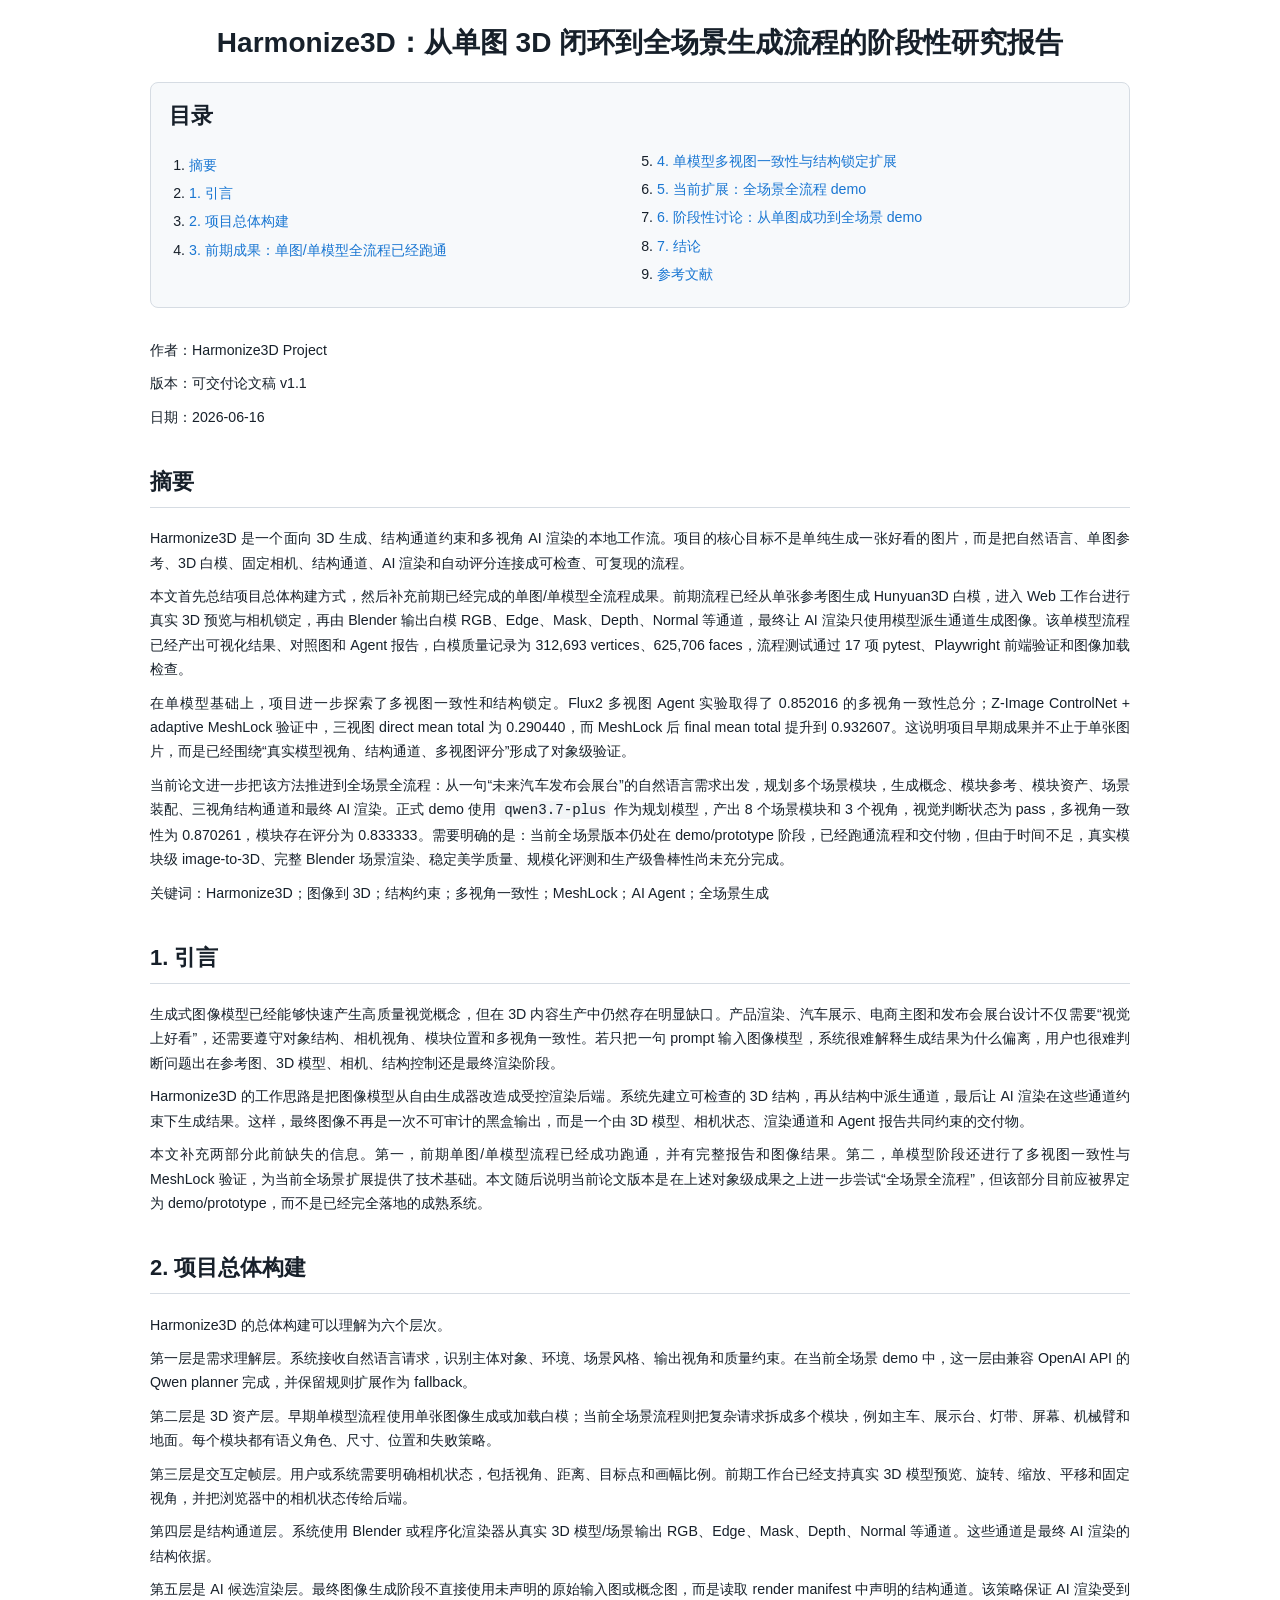
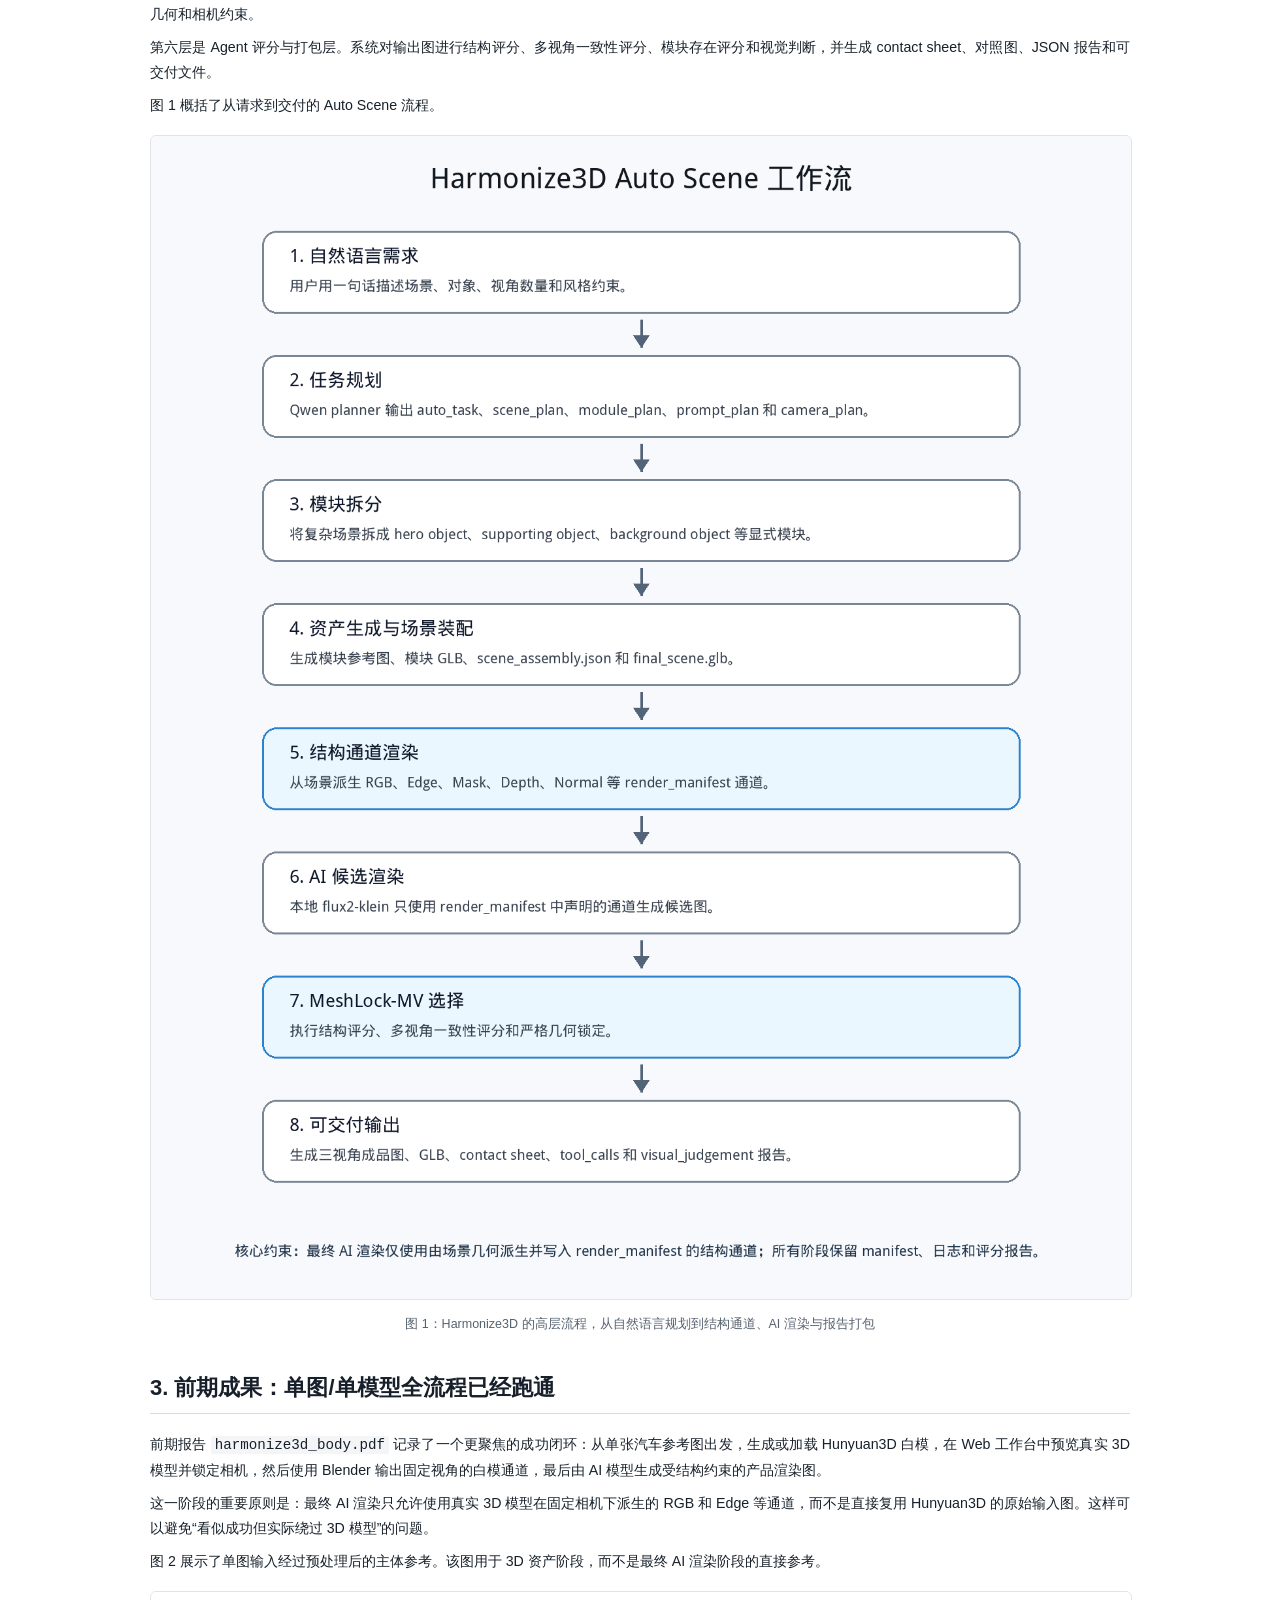
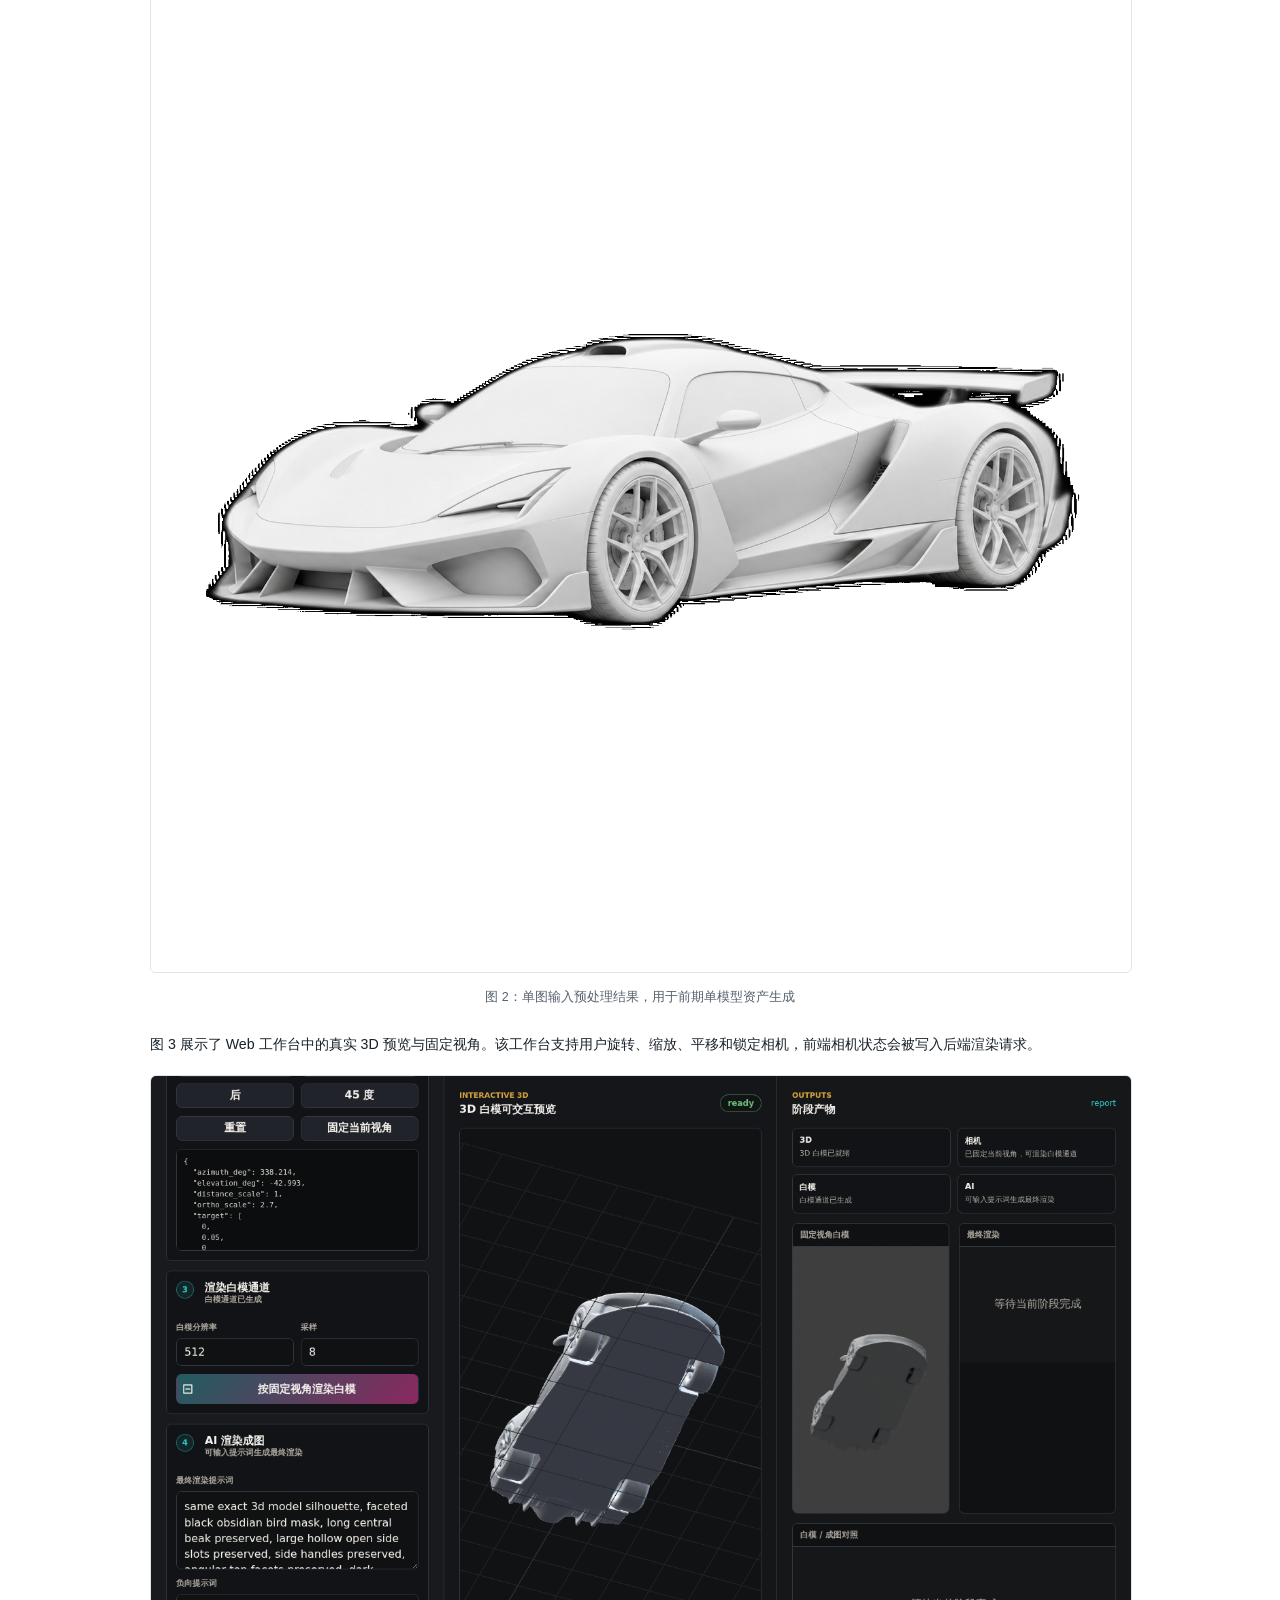
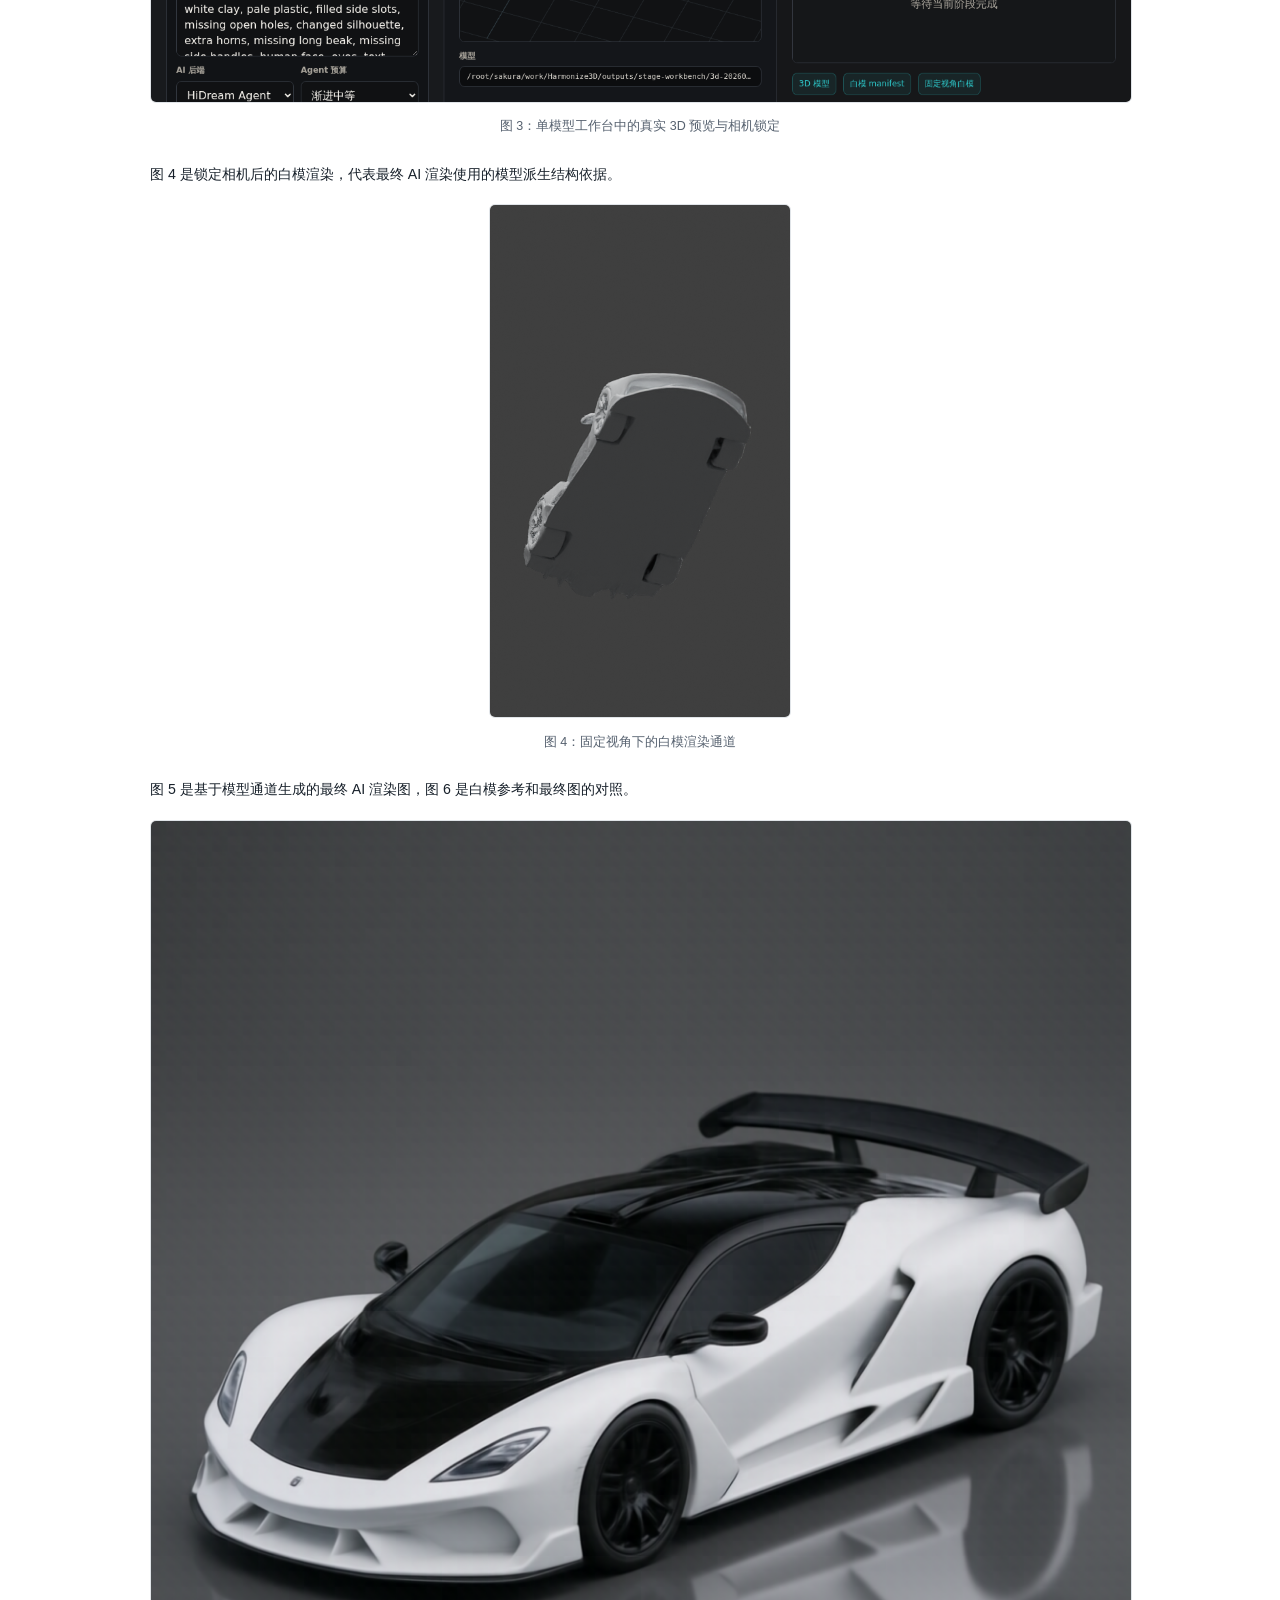
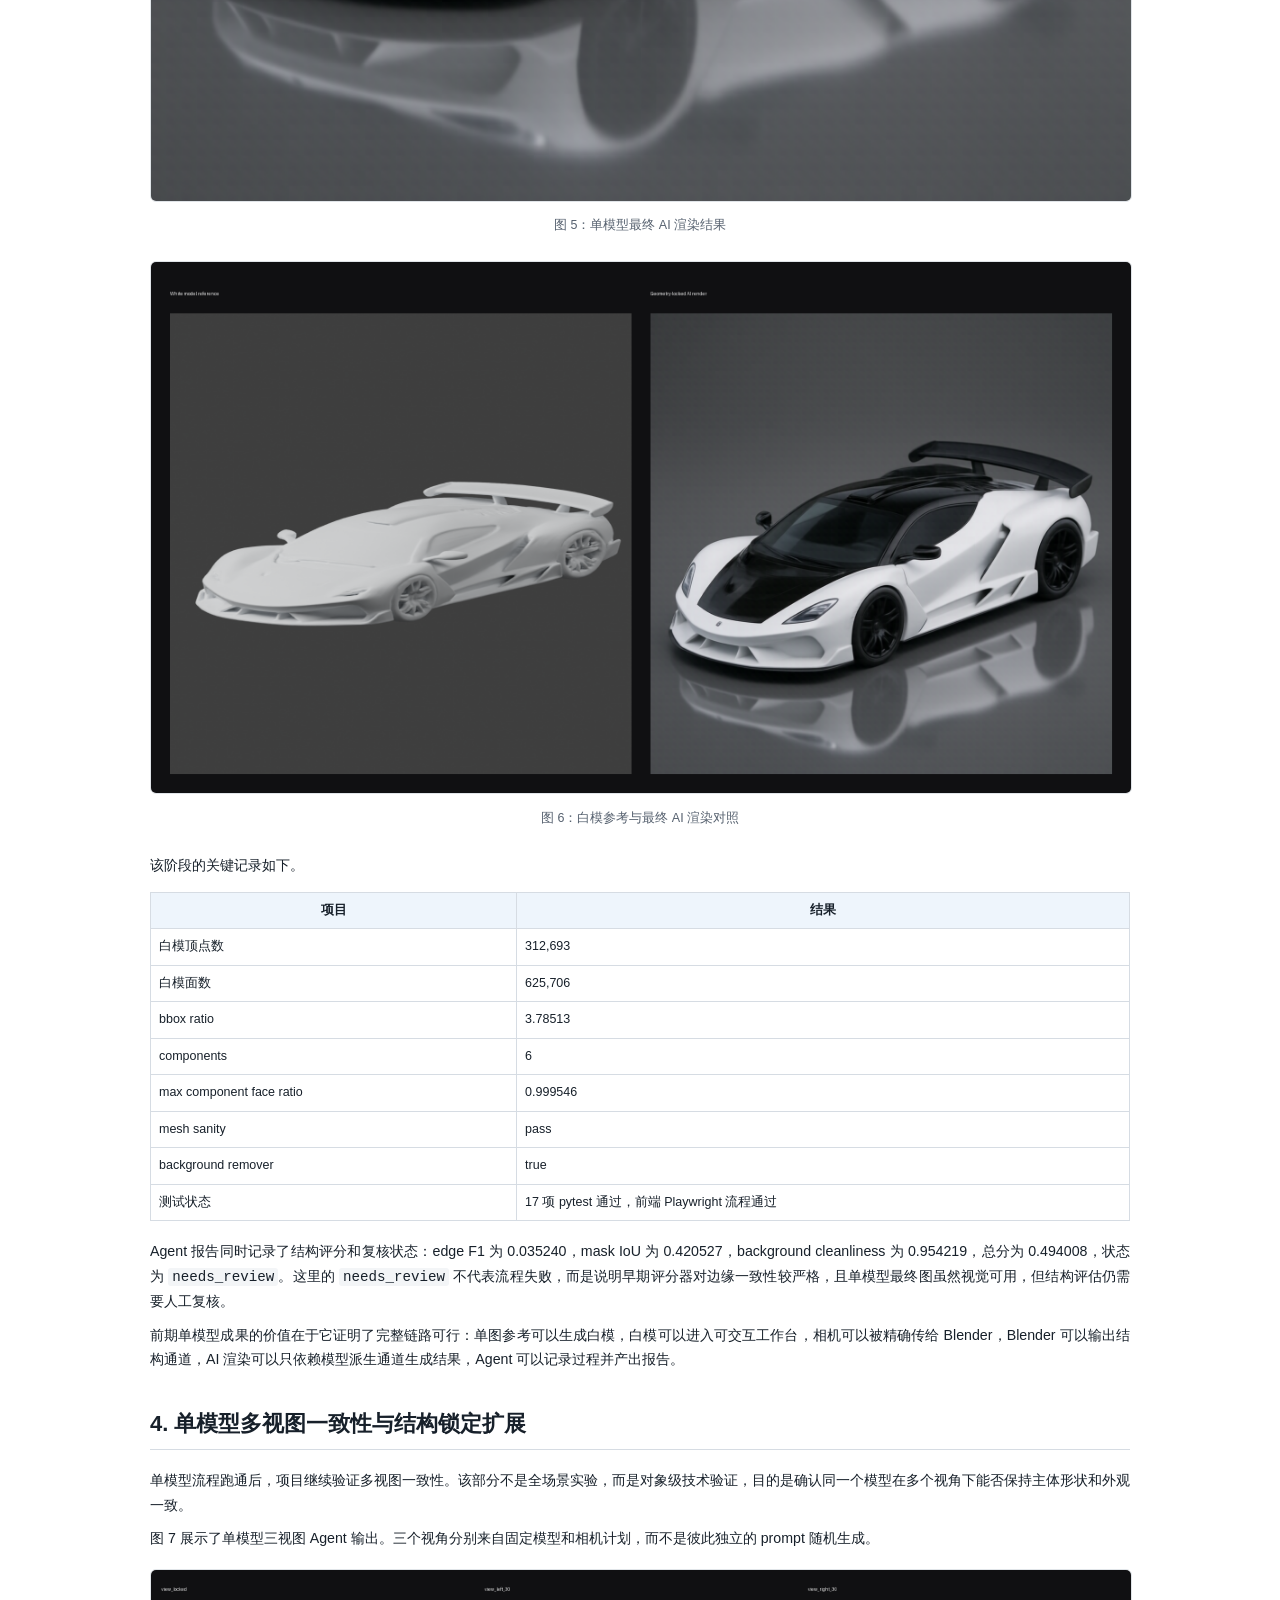
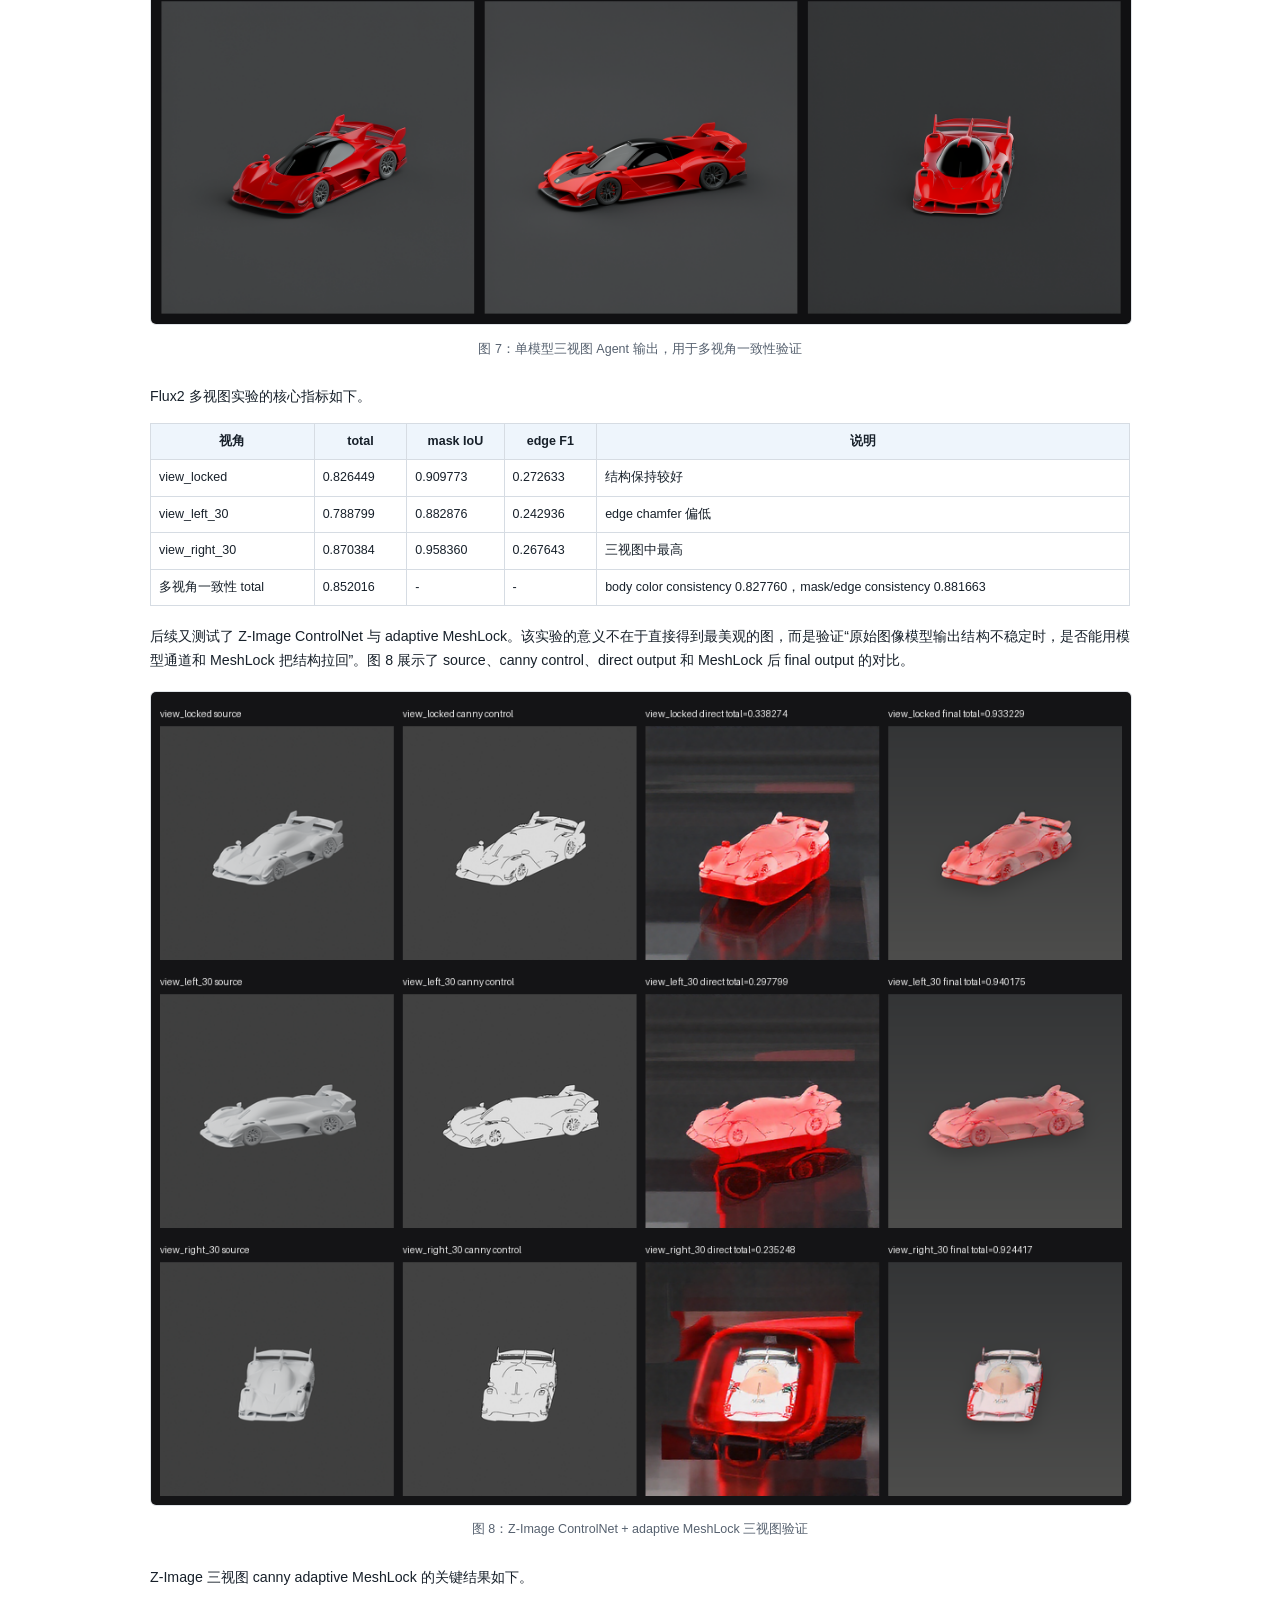
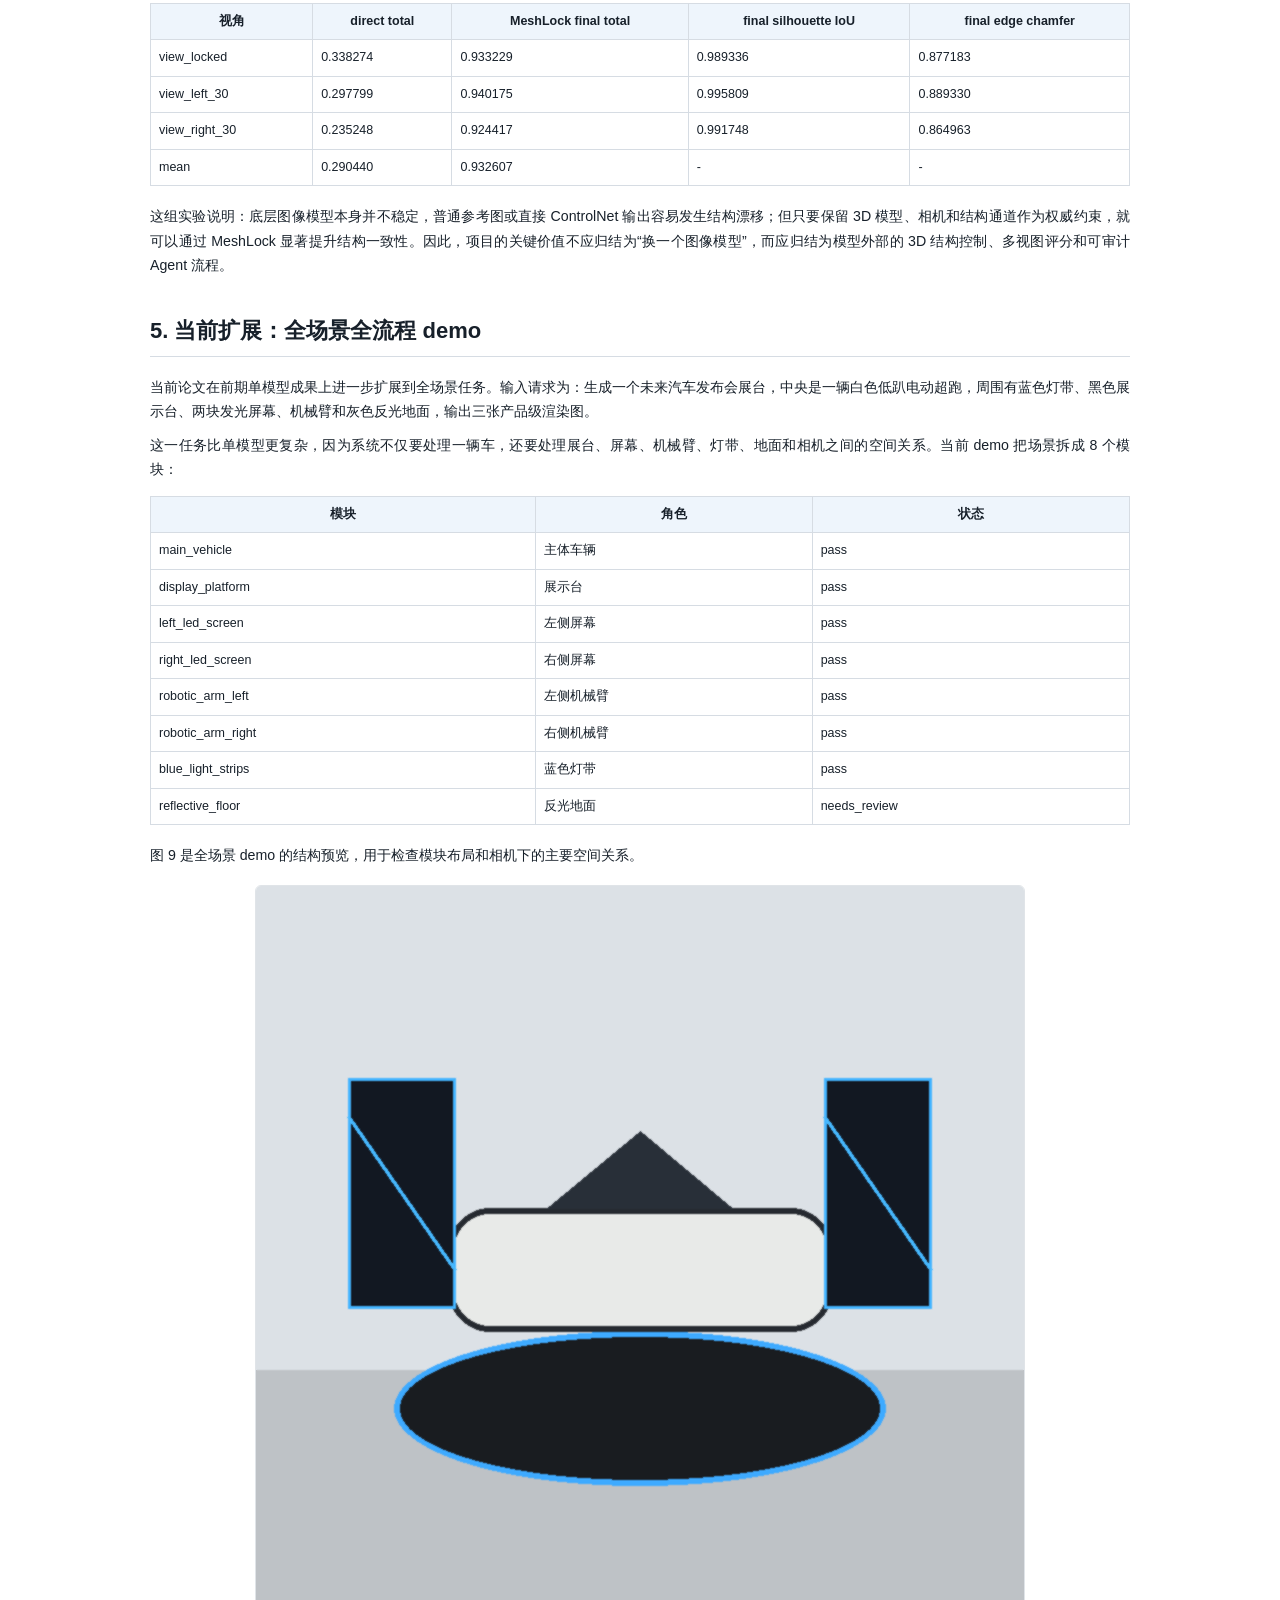
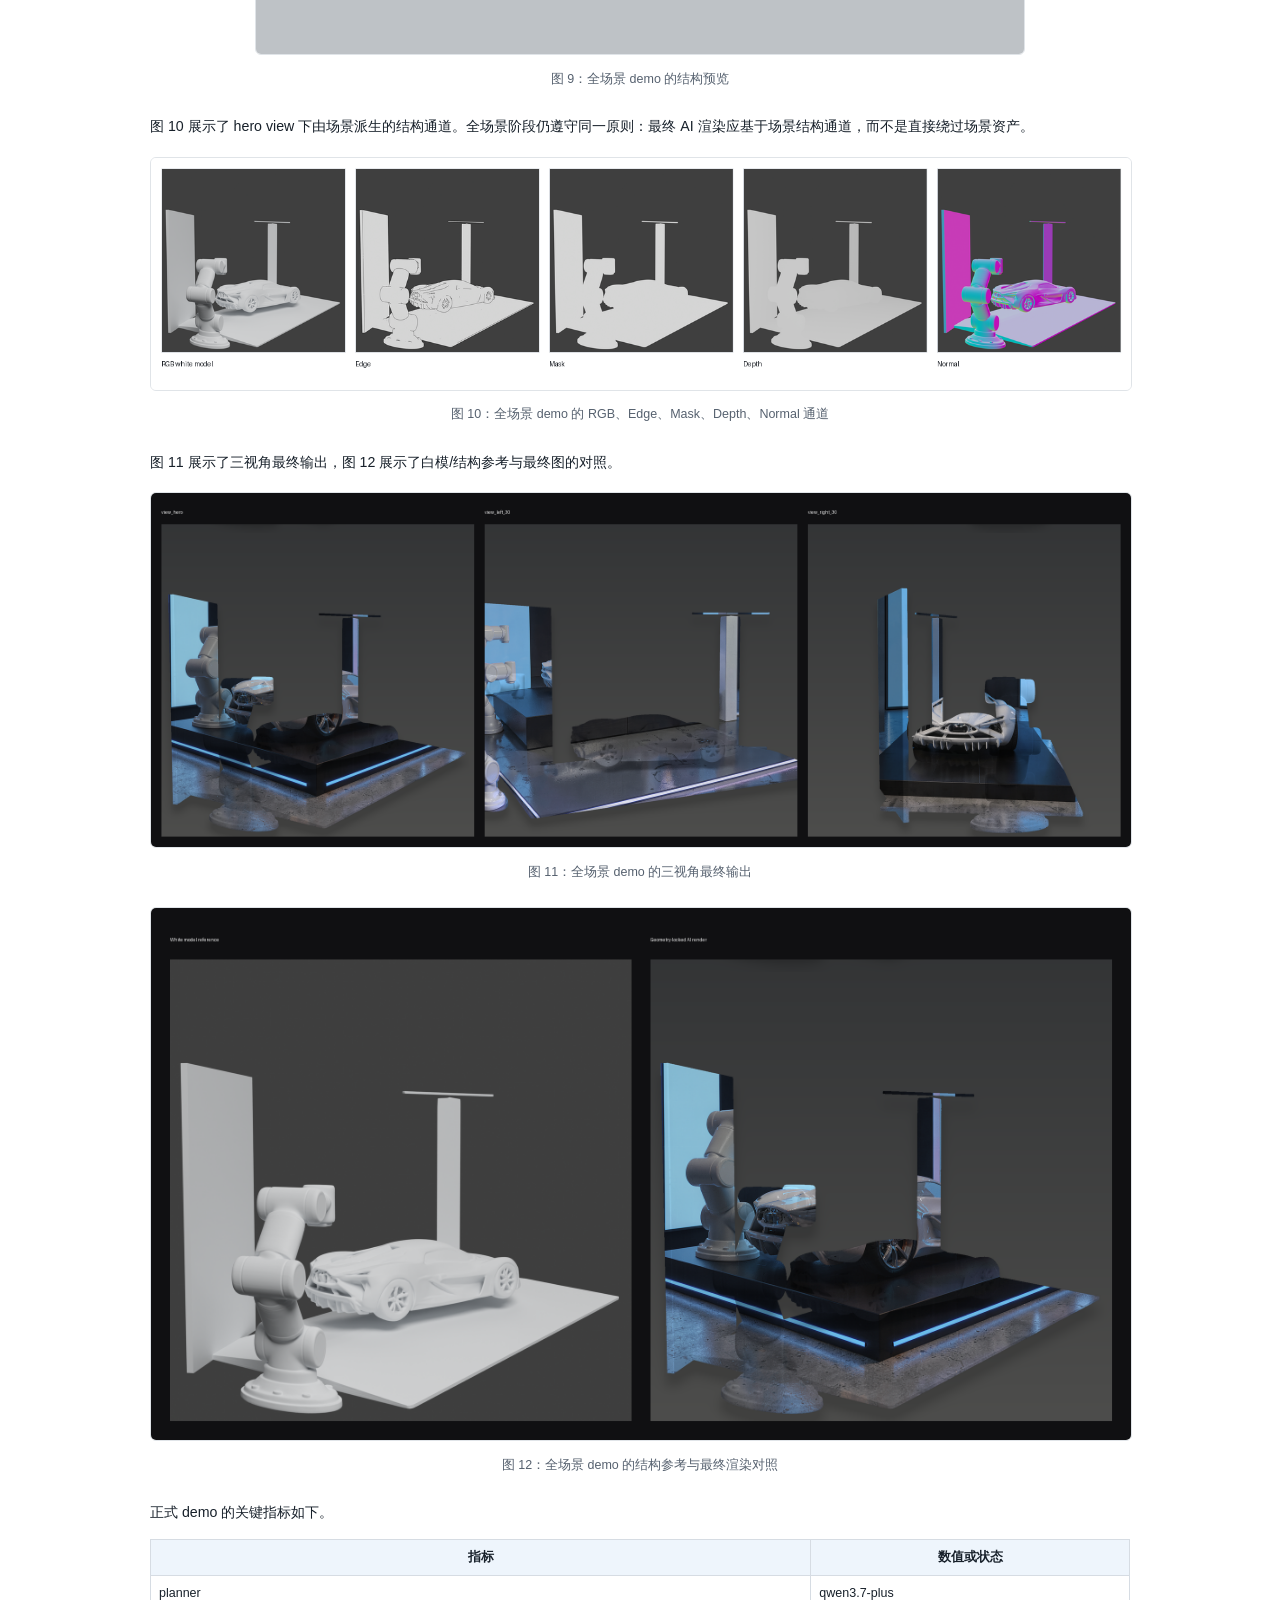
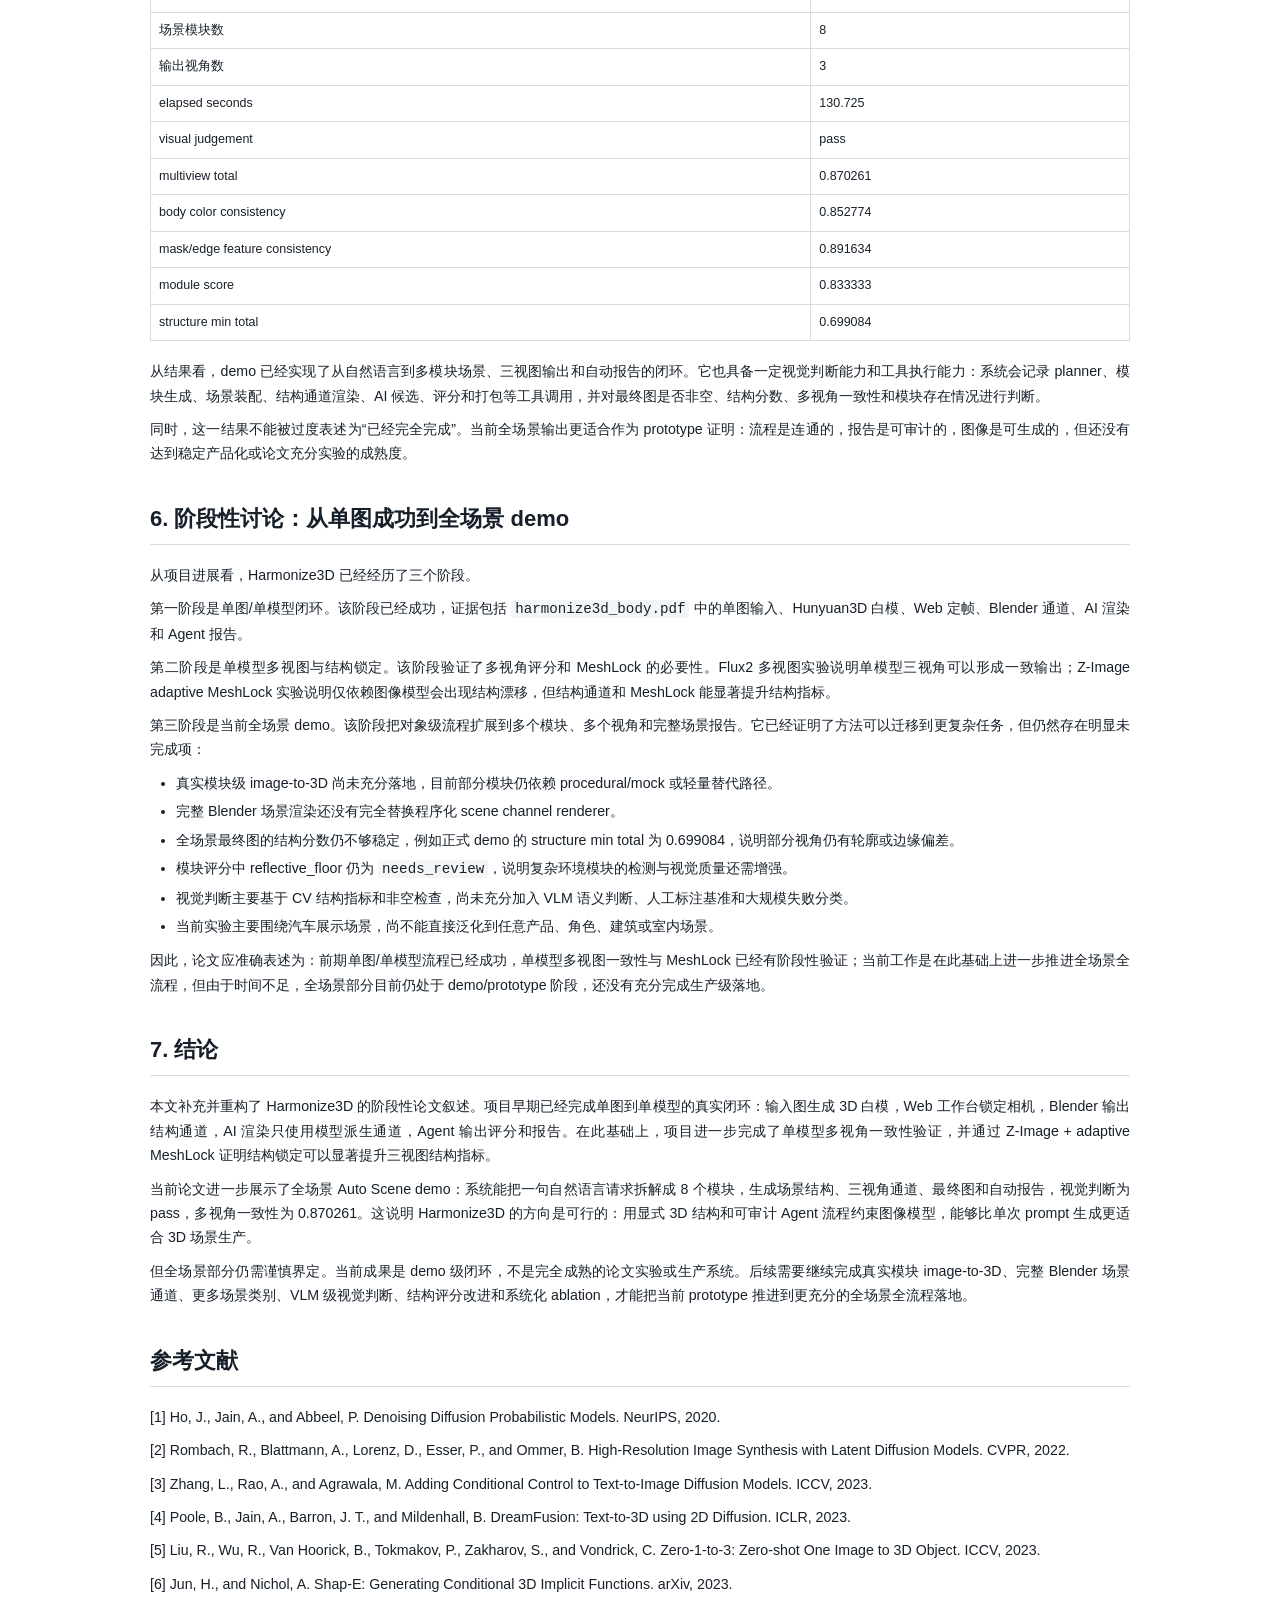
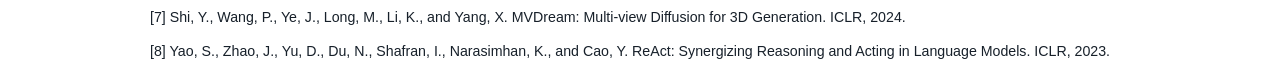
==== reports/Harmonize3D_Paper_Deliverable.html @ d997b659 "feat: improve auto scene image2 workflow and paper artifacts" ====
<!doctype html><html lang="zh-CN"><head><meta charset="utf-8"><meta name="viewport" content="width=device-width, initial-scale=1"><title>Harmonize3D Paper Deliverable</title><style>
@page { size: A4; margin: 18mm 16mm; }
:root { --ink:#17202a; --muted:#56616f; --line:#d6dce3; --accent:#1976d2; }
body { font-family: "WenQuanYi Micro Hei", "Noto Sans CJK SC", "Microsoft YaHei", Arial, sans-serif; color: var(--ink); background: #fff; line-height: 1.72; font-size: 14.2px; }
main { max-width: 980px; margin: 0 auto; }
h1 { text-align: center; font-size: 28px; line-height: 1.35; margin: 24px 0 18px; }
h2 { font-size: 22px; border-bottom: 1px solid var(--line); padding-bottom: 6px; margin-top: 34px; break-after: avoid; }
h3 { font-size: 17px; margin-top: 24px; break-after: avoid; }
p { margin: 9px 0; text-align: justify; }
a { color: var(--accent); text-decoration: none; }
code { font-family: ui-monospace, SFMono-Regular, Menlo, Consolas, monospace; background: #f3f5f7; padding: 1px 4px; border-radius: 3px; overflow-wrap: anywhere; }
pre { background: #f6f8fa; border: 1px solid var(--line); border-radius: 6px; padding: 12px; overflow-x: visible; font-size: 12px; line-height: 1.45; white-space: pre-wrap; word-break: break-word; overflow-wrap: anywhere; }
pre code { background: transparent; padding: 0; white-space: inherit; word-break: inherit; overflow-wrap: inherit; }
ul, ol { margin: 8px 0 10px 26px; padding: 0; }
li { margin: 4px 0; }
table { width: 100%; border-collapse: collapse; margin: 14px 0 18px; font-size: 12.5px; break-inside: avoid; }
th, td { border: 1px solid var(--line); padding: 7px 8px; vertical-align: top; overflow-wrap: anywhere; }
th { background: #eef5fc; font-weight: 700; }
figure { margin: 18px auto 24px; text-align: center; break-inside: avoid; }
figure img { max-width: 100%; height: auto; border: 1px solid #e0e4e8; border-radius: 6px; }
figcaption { color: var(--muted); font-size: 12.5px; margin-top: 6px; }
.toc { background:#f7f9fb; border:1px solid var(--line); border-radius:8px; padding: 10px 18px; margin: 20px 0 30px; break-after: page; }
.toc h2 { border:0; margin: 4px 0 8px; }
.toc ol { columns: 2; margin-left: 20px; }
.toc li { break-inside: avoid; }
.toc-l3 { margin-left: 18px; font-size: 12.5px; color: var(--muted); }
@media print { body { font-size: 12.3px; } h2 { margin-top: 24px; } }

</style></head><body><main><h1 id="harmonize3d：从单图-3d-闭环到全场景生成流程的阶段性研究报告">Harmonize3D：从单图 3D 闭环到全场景生成流程的阶段性研究报告</h1>
<nav class="toc"><h2>目录</h2><ol>
<li class="toc-l2"><a href="#摘要">摘要</a></li>
<li class="toc-l2"><a href="#1.-引言">1. 引言</a></li>
<li class="toc-l2"><a href="#2.-项目总体构建">2. 项目总体构建</a></li>
<li class="toc-l2"><a href="#3.-前期成果：单图单模型全流程已经跑通">3. 前期成果：单图/单模型全流程已经跑通</a></li>
<li class="toc-l2"><a href="#4.-单模型多视图一致性与结构锁定扩展">4. 单模型多视图一致性与结构锁定扩展</a></li>
<li class="toc-l2"><a href="#5.-当前扩展：全场景全流程-demo">5. 当前扩展：全场景全流程 demo</a></li>
<li class="toc-l2"><a href="#6.-阶段性讨论：从单图成功到全场景-demo">6. 阶段性讨论：从单图成功到全场景 demo</a></li>
<li class="toc-l2"><a href="#7.-结论">7. 结论</a></li>
<li class="toc-l2"><a href="#参考文献">参考文献</a></li>
</ol></nav>
<p>作者：Harmonize3D Project</p>
<p>版本：可交付论文稿 v1.1</p>
<p>日期：2026-06-16</p>
<h2 id="摘要">摘要</h2>
<p>Harmonize3D 是一个面向 3D 生成、结构通道约束和多视角 AI 渲染的本地工作流。项目的核心目标不是单纯生成一张好看的图片，而是把自然语言、单图参考、3D 白模、固定相机、结构通道、AI 渲染和自动评分连接成可检查、可复现的流程。</p>
<p>本文首先总结项目总体构建方式，然后补充前期已经完成的单图/单模型全流程成果。前期流程已经从单张参考图生成 Hunyuan3D 白模，进入 Web 工作台进行真实 3D 预览与相机锁定，再由 Blender 输出白模 RGB、Edge、Mask、Depth、Normal 等通道，最终让 AI 渲染只使用模型派生通道生成图像。该单模型流程已经产出可视化结果、对照图和 Agent 报告，白模质量记录为 312,693 vertices、625,706 faces，流程测试通过 17 项 pytest、Playwright 前端验证和图像加载检查。</p>
<p>在单模型基础上，项目进一步探索了多视图一致性和结构锁定。Flux2 多视图 Agent 实验取得了 0.852016 的多视角一致性总分；Z-Image ControlNet + adaptive MeshLock 验证中，三视图 direct mean total 为 0.290440，而 MeshLock 后 final mean total 提升到 0.932607。这说明项目早期成果并不止于单张图片，而是已经围绕“真实模型视角、结构通道、多视图评分”形成了对象级验证。</p>
<p>当前论文进一步把该方法推进到全场景全流程：从一句“未来汽车发布会展台”的自然语言需求出发，规划多个场景模块，生成概念、模块参考、模块资产、场景装配、三视角结构通道和最终 AI 渲染。正式 demo 使用 <code>qwen3.7-plus</code> 作为规划模型，产出 8 个场景模块和 3 个视角，视觉判断状态为 pass，多视角一致性为 0.870261，模块存在评分为 0.833333。需要明确的是：当前全场景版本仍处在 demo/prototype 阶段，已经跑通流程和交付物，但由于时间不足，真实模块级 image-to-3D、完整 Blender 场景渲染、稳定美学质量、规模化评测和生产级鲁棒性尚未充分完成。</p>
<p>关键词：Harmonize3D；图像到 3D；结构约束；多视角一致性；MeshLock；AI Agent；全场景生成</p>
<h2 id="1.-引言">1. 引言</h2>
<p>生成式图像模型已经能够快速产生高质量视觉概念，但在 3D 内容生产中仍然存在明显缺口。产品渲染、汽车展示、电商主图和发布会展台设计不仅需要“视觉上好看”，还需要遵守对象结构、相机视角、模块位置和多视角一致性。若只把一句 prompt 输入图像模型，系统很难解释生成结果为什么偏离，用户也很难判断问题出在参考图、3D 模型、相机、结构控制还是最终渲染阶段。</p>
<p>Harmonize3D 的工作思路是把图像模型从自由生成器改造成受控渲染后端。系统先建立可检查的 3D 结构，再从结构中派生通道，最后让 AI 渲染在这些通道约束下生成结果。这样，最终图像不再是一次不可审计的黑盒输出，而是一个由 3D 模型、相机状态、渲染通道和 Agent 报告共同约束的交付物。</p>
<p>本文补充两部分此前缺失的信息。第一，前期单图/单模型流程已经成功跑通，并有完整报告和图像结果。第二，单模型阶段还进行了多视图一致性与 MeshLock 验证，为当前全场景扩展提供了技术基础。本文随后说明当前论文版本是在上述对象级成果之上进一步尝试“全场景全流程”，但该部分目前应被界定为 demo/prototype，而不是已经完全落地的成熟系统。</p>
<h2 id="2.-项目总体构建">2. 项目总体构建</h2>
<p>Harmonize3D 的总体构建可以理解为六个层次。</p>
<p>第一层是需求理解层。系统接收自然语言请求，识别主体对象、环境、场景风格、输出视角和质量约束。在当前全场景 demo 中，这一层由兼容 OpenAI API 的 Qwen planner 完成，并保留规则扩展作为 fallback。</p>
<p>第二层是 3D 资产层。早期单模型流程使用单张图像生成或加载白模；当前全场景流程则把复杂请求拆成多个模块，例如主车、展示台、灯带、屏幕、机械臂和地面。每个模块都有语义角色、尺寸、位置和失败策略。</p>
<p>第三层是交互定帧层。用户或系统需要明确相机状态，包括视角、距离、目标点和画幅比例。前期工作台已经支持真实 3D 模型预览、旋转、缩放、平移和固定视角，并把浏览器中的相机状态传给后端。</p>
<p>第四层是结构通道层。系统使用 Blender 或程序化渲染器从真实 3D 模型/场景输出 RGB、Edge、Mask、Depth、Normal 等通道。这些通道是最终 AI 渲染的结构依据。</p>
<p>第五层是 AI 候选渲染层。最终图像生成阶段不直接使用未声明的原始输入图或概念图，而是读取 render manifest 中声明的结构通道。该策略保证 AI 渲染受到几何和相机约束。</p>
<p>第六层是 Agent 评分与打包层。系统对输出图进行结构评分、多视角一致性评分、模块存在评分和视觉判断，并生成 contact sheet、对照图、JSON 报告和可交付文件。</p>
<p>图 1 概括了从请求到交付的 Auto Scene 流程。</p>
<figure><img src="paper_assets/pipeline_overview.png" alt="图 1：Harmonize3D 的高层流程，从自然语言规划到结构通道、AI 渲染与报告打包"><figcaption>图 1：Harmonize3D 的高层流程，从自然语言规划到结构通道、AI 渲染与报告打包</figcaption></figure>
<h2 id="3.-前期成果：单图单模型全流程已经跑通">3. 前期成果：单图/单模型全流程已经跑通</h2>
<p>前期报告 <code>harmonize3d_body.pdf</code> 记录了一个更聚焦的成功闭环：从单张汽车参考图出发，生成或加载 Hunyuan3D 白模，在 Web 工作台中预览真实 3D 模型并锁定相机，然后使用 Blender 输出固定视角的白模通道，最后由 AI 模型生成受结构约束的产品渲染图。</p>
<p>这一阶段的重要原则是：最终 AI 渲染只允许使用真实 3D 模型在固定相机下派生的 RGB 和 Edge 等通道，而不是直接复用 Hunyuan3D 的原始输入图。这样可以避免“看似成功但实际绕过 3D 模型”的问题。</p>
<p>图 2 展示了单图输入经过预处理后的主体参考。该图用于 3D 资产阶段，而不是最终 AI 渲染阶段的直接参考。</p>
<figure><img src="paper_assets/single_input_preprocessed.png" alt="图 2：单图输入预处理结果，用于前期单模型资产生成"><figcaption>图 2：单图输入预处理结果，用于前期单模型资产生成</figcaption></figure>
<p>图 3 展示了 Web 工作台中的真实 3D 预览与固定视角。该工作台支持用户旋转、缩放、平移和锁定相机，前端相机状态会被写入后端渲染请求。</p>
<figure><img src="paper_assets/single_workbench_camera_lock.png" alt="图 3：单模型工作台中的真实 3D 预览与相机锁定"><figcaption>图 3：单模型工作台中的真实 3D 预览与相机锁定</figcaption></figure>
<p>图 4 是锁定相机后的白模渲染，代表最终 AI 渲染使用的模型派生结构依据。</p>
<figure><img src="paper_assets/single_white_render.png" alt="图 4：固定视角下的白模渲染通道"><figcaption>图 4：固定视角下的白模渲染通道</figcaption></figure>
<p>图 5 是基于模型通道生成的最终 AI 渲染图，图 6 是白模参考和最终图的对照。</p>
<figure><img src="paper_assets/single_final_render.png" alt="图 5：单模型最终 AI 渲染结果"><figcaption>图 5：单模型最终 AI 渲染结果</figcaption></figure>
<figure><img src="paper_assets/single_white_vs_final.png" alt="图 6：白模参考与最终 AI 渲染对照"><figcaption>图 6：白模参考与最终 AI 渲染对照</figcaption></figure>
<p>该阶段的关键记录如下。</p>
<table>
<tr><th>项目</th><th>结果</th></tr>
<tr><td>白模顶点数</td><td>312,693</td></tr>
<tr><td>白模面数</td><td>625,706</td></tr>
<tr><td>bbox ratio</td><td>3.78513</td></tr>
<tr><td>components</td><td>6</td></tr>
<tr><td>max component face ratio</td><td>0.999546</td></tr>
<tr><td>mesh sanity</td><td>pass</td></tr>
<tr><td>background remover</td><td>true</td></tr>
<tr><td>测试状态</td><td>17 项 pytest 通过，前端 Playwright 流程通过</td></tr>
</table>
<p>Agent 报告同时记录了结构评分和复核状态：edge F1 为 0.035240，mask IoU 为 0.420527，background cleanliness 为 0.954219，总分为 0.494008，状态为 <code>needs_review</code>。这里的 <code>needs_review</code> 不代表流程失败，而是说明早期评分器对边缘一致性较严格，且单模型最终图虽然视觉可用，但结构评估仍需要人工复核。</p>
<p>前期单模型成果的价值在于它证明了完整链路可行：单图参考可以生成白模，白模可以进入可交互工作台，相机可以被精确传给 Blender，Blender 可以输出结构通道，AI 渲染可以只依赖模型派生通道生成结果，Agent 可以记录过程并产出报告。</p>
<h2 id="4.-单模型多视图一致性与结构锁定扩展">4. 单模型多视图一致性与结构锁定扩展</h2>
<p>单模型流程跑通后，项目继续验证多视图一致性。该部分不是全场景实验，而是对象级技术验证，目的是确认同一个模型在多个视角下能否保持主体形状和外观一致。</p>
<p>图 7 展示了单模型三视图 Agent 输出。三个视角分别来自固定模型和相机计划，而不是彼此独立的 prompt 随机生成。</p>
<figure><img src="paper_assets/single_multiview_contact.png" alt="图 7：单模型三视图 Agent 输出，用于多视角一致性验证"><figcaption>图 7：单模型三视图 Agent 输出，用于多视角一致性验证</figcaption></figure>
<p>Flux2 多视图实验的核心指标如下。</p>
<table>
<tr><th>视角</th><th>total</th><th>mask IoU</th><th>edge F1</th><th>说明</th></tr>
<tr><td>view_locked</td><td>0.826449</td><td>0.909773</td><td>0.272633</td><td>结构保持较好</td></tr>
<tr><td>view_left_30</td><td>0.788799</td><td>0.882876</td><td>0.242936</td><td>edge chamfer 偏低</td></tr>
<tr><td>view_right_30</td><td>0.870384</td><td>0.958360</td><td>0.267643</td><td>三视图中最高</td></tr>
<tr><td>多视角一致性 total</td><td>0.852016</td><td>-</td><td>-</td><td>body color consistency 0.827760，mask/edge consistency 0.881663</td></tr>
</table>
<p>后续又测试了 Z-Image ControlNet 与 adaptive MeshLock。该实验的意义不在于直接得到最美观的图，而是验证“原始图像模型输出结构不稳定时，是否能用模型通道和 MeshLock 把结构拉回”。图 8 展示了 source、canny control、direct output 和 MeshLock 后 final output 的对比。</p>
<figure><img src="paper_assets/single_zimage_adaptive_contact.png" alt="图 8：Z-Image ControlNet + adaptive MeshLock 三视图验证"><figcaption>图 8：Z-Image ControlNet + adaptive MeshLock 三视图验证</figcaption></figure>
<p>Z-Image 三视图 canny adaptive MeshLock 的关键结果如下。</p>
<table>
<tr><th>视角</th><th>direct total</th><th>MeshLock final total</th><th>final silhouette IoU</th><th>final edge chamfer</th></tr>
<tr><td>view_locked</td><td>0.338274</td><td>0.933229</td><td>0.989336</td><td>0.877183</td></tr>
<tr><td>view_left_30</td><td>0.297799</td><td>0.940175</td><td>0.995809</td><td>0.889330</td></tr>
<tr><td>view_right_30</td><td>0.235248</td><td>0.924417</td><td>0.991748</td><td>0.864963</td></tr>
<tr><td>mean</td><td>0.290440</td><td>0.932607</td><td>-</td><td>-</td></tr>
</table>
<p>这组实验说明：底层图像模型本身并不稳定，普通参考图或直接 ControlNet 输出容易发生结构漂移；但只要保留 3D 模型、相机和结构通道作为权威约束，就可以通过 MeshLock 显著提升结构一致性。因此，项目的关键价值不应归结为“换一个图像模型”，而应归结为模型外部的 3D 结构控制、多视图评分和可审计 Agent 流程。</p>
<h2 id="5.-当前扩展：全场景全流程-demo">5. 当前扩展：全场景全流程 demo</h2>
<p>当前论文在前期单模型成果上进一步扩展到全场景任务。输入请求为：生成一个未来汽车发布会展台，中央是一辆白色低趴电动超跑，周围有蓝色灯带、黑色展示台、两块发光屏幕、机械臂和灰色反光地面，输出三张产品级渲染图。</p>
<p>这一任务比单模型更复杂，因为系统不仅要处理一辆车，还要处理展台、屏幕、机械臂、灯带、地面和相机之间的空间关系。当前 demo 把场景拆成 8 个模块：</p>
<table>
<tr><th>模块</th><th>角色</th><th>状态</th></tr>
<tr><td>main_vehicle</td><td>主体车辆</td><td>pass</td></tr>
<tr><td>display_platform</td><td>展示台</td><td>pass</td></tr>
<tr><td>left_led_screen</td><td>左侧屏幕</td><td>pass</td></tr>
<tr><td>right_led_screen</td><td>右侧屏幕</td><td>pass</td></tr>
<tr><td>robotic_arm_left</td><td>左侧机械臂</td><td>pass</td></tr>
<tr><td>robotic_arm_right</td><td>右侧机械臂</td><td>pass</td></tr>
<tr><td>blue_light_strips</td><td>蓝色灯带</td><td>pass</td></tr>
<tr><td>reflective_floor</td><td>反光地面</td><td>needs_review</td></tr>
</table>
<p>图 9 是全场景 demo 的结构预览，用于检查模块布局和相机下的主要空间关系。</p>
<figure><img src="paper_assets/scene_preview.png" alt="图 9：全场景 demo 的结构预览"><figcaption>图 9：全场景 demo 的结构预览</figcaption></figure>
<p>图 10 展示了 hero view 下由场景派生的结构通道。全场景阶段仍遵守同一原则：最终 AI 渲染应基于场景结构通道，而不是直接绕过场景资产。</p>
<figure><img src="paper_assets/render_channels_view_hero.png" alt="图 10：全场景 demo 的 RGB、Edge、Mask、Depth、Normal 通道"><figcaption>图 10：全场景 demo 的 RGB、Edge、Mask、Depth、Normal 通道</figcaption></figure>
<p>图 11 展示了三视角最终输出，图 12 展示了白模/结构参考与最终图的对照。</p>
<figure><img src="paper_assets/final_contact_sheet.png" alt="图 11：全场景 demo 的三视角最终输出"><figcaption>图 11：全场景 demo 的三视角最终输出</figcaption></figure>
<figure><img src="paper_assets/white_vs_final.png" alt="图 12：全场景 demo 的结构参考与最终渲染对照"><figcaption>图 12：全场景 demo 的结构参考与最终渲染对照</figcaption></figure>
<p>正式 demo 的关键指标如下。</p>
<table>
<tr><th>指标</th><th>数值或状态</th></tr>
<tr><td>planner</td><td>qwen3.7-plus</td></tr>
<tr><td>场景模块数</td><td>8</td></tr>
<tr><td>输出视角数</td><td>3</td></tr>
<tr><td>elapsed seconds</td><td>130.725</td></tr>
<tr><td>visual judgement</td><td>pass</td></tr>
<tr><td>multiview total</td><td>0.870261</td></tr>
<tr><td>body color consistency</td><td>0.852774</td></tr>
<tr><td>mask/edge feature consistency</td><td>0.891634</td></tr>
<tr><td>module score</td><td>0.833333</td></tr>
<tr><td>structure min total</td><td>0.699084</td></tr>
</table>
<p>从结果看，demo 已经实现了从自然语言到多模块场景、三视图输出和自动报告的闭环。它也具备一定视觉判断能力和工具执行能力：系统会记录 planner、模块生成、场景装配、结构通道渲染、AI 候选、评分和打包等工具调用，并对最终图是否非空、结构分数、多视角一致性和模块存在情况进行判断。</p>
<p>同时，这一结果不能被过度表述为“已经完全完成”。当前全场景输出更适合作为 prototype 证明：流程是连通的，报告是可审计的，图像是可生成的，但还没有达到稳定产品化或论文充分实验的成熟度。</p>
<h2 id="6.-阶段性讨论：从单图成功到全场景-demo">6. 阶段性讨论：从单图成功到全场景 demo</h2>
<p>从项目进展看，Harmonize3D 已经经历了三个阶段。</p>
<p>第一阶段是单图/单模型闭环。该阶段已经成功，证据包括 <code>harmonize3d_body.pdf</code> 中的单图输入、Hunyuan3D 白模、Web 定帧、Blender 通道、AI 渲染和 Agent 报告。</p>
<p>第二阶段是单模型多视图与结构锁定。该阶段验证了多视角评分和 MeshLock 的必要性。Flux2 多视图实验说明单模型三视角可以形成一致输出；Z-Image adaptive MeshLock 实验说明仅依赖图像模型会出现结构漂移，但结构通道和 MeshLock 能显著提升结构指标。</p>
<p>第三阶段是当前全场景 demo。该阶段把对象级流程扩展到多个模块、多个视角和完整场景报告。它已经证明了方法可以迁移到更复杂任务，但仍然存在明显未完成项：</p>
<ul>
<li>真实模块级 image-to-3D 尚未充分落地，目前部分模块仍依赖 procedural/mock 或轻量替代路径。</li>
<li>完整 Blender 场景渲染还没有完全替换程序化 scene channel renderer。</li>
<li>全场景最终图的结构分数仍不够稳定，例如正式 demo 的 structure min total 为 0.699084，说明部分视角仍有轮廓或边缘偏差。</li>
<li>模块评分中 reflective_floor 仍为 <code>needs_review</code>，说明复杂环境模块的检测与视觉质量还需增强。</li>
<li>视觉判断主要基于 CV 结构指标和非空检查，尚未充分加入 VLM 语义判断、人工标注基准和大规模失败分类。</li>
<li>当前实验主要围绕汽车展示场景，尚不能直接泛化到任意产品、角色、建筑或室内场景。</li>
</ul>
<p>因此，论文应准确表述为：前期单图/单模型流程已经成功，单模型多视图一致性与 MeshLock 已经有阶段性验证；当前工作是在此基础上进一步推进全场景全流程，但由于时间不足，全场景部分目前仍处于 demo/prototype 阶段，还没有充分完成生产级落地。</p>
<h2 id="7.-结论">7. 结论</h2>
<p>本文补充并重构了 Harmonize3D 的阶段性论文叙述。项目早期已经完成单图到单模型的真实闭环：输入图生成 3D 白模，Web 工作台锁定相机，Blender 输出结构通道，AI 渲染只使用模型派生通道，Agent 输出评分和报告。在此基础上，项目进一步完成了单模型多视角一致性验证，并通过 Z-Image + adaptive MeshLock 证明结构锁定可以显著提升三视图结构指标。</p>
<p>当前论文进一步展示了全场景 Auto Scene demo：系统能把一句自然语言请求拆解成 8 个模块，生成场景结构、三视角通道、最终图和自动报告，视觉判断为 pass，多视角一致性为 0.870261。这说明 Harmonize3D 的方向是可行的：用显式 3D 结构和可审计 Agent 流程约束图像模型，能够比单次 prompt 生成更适合 3D 场景生产。</p>
<p>但全场景部分仍需谨慎界定。当前成果是 demo 级闭环，不是完全成熟的论文实验或生产系统。后续需要继续完成真实模块 image-to-3D、完整 Blender 场景通道、更多场景类别、VLM 级视觉判断、结构评分改进和系统化 ablation，才能把当前 prototype 推进到更充分的全场景全流程落地。</p>
<h2 id="参考文献">参考文献</h2>
<p>[1] Ho, J., Jain, A., and Abbeel, P. Denoising Diffusion Probabilistic Models. NeurIPS, 2020.</p>
<p>[2] Rombach, R., Blattmann, A., Lorenz, D., Esser, P., and Ommer, B. High-Resolution Image Synthesis with Latent Diffusion Models. CVPR, 2022.</p>
<p>[3] Zhang, L., Rao, A., and Agrawala, M. Adding Conditional Control to Text-to-Image Diffusion Models. ICCV, 2023.</p>
<p>[4] Poole, B., Jain, A., Barron, J. T., and Mildenhall, B. DreamFusion: Text-to-3D using 2D Diffusion. ICLR, 2023.</p>
<p>[5] Liu, R., Wu, R., Van Hoorick, B., Tokmakov, P., Zakharov, S., and Vondrick, C. Zero-1-to-3: Zero-shot One Image to 3D Object. ICCV, 2023.</p>
<p>[6] Jun, H., and Nichol, A. Shap-E: Generating Conditional 3D Implicit Functions. arXiv, 2023.</p>
<p>[7] Shi, Y., Wang, P., Ye, J., Long, M., Li, K., and Yang, X. MVDream: Multi-view Diffusion for 3D Generation. ICLR, 2024.</p>
<p>[8] Yao, S., Zhao, J., Yu, D., Du, N., Shafran, I., Narasimhan, K., and Cao, Y. ReAct: Synergizing Reasoning and Acting in Language Models. ICLR, 2023.</p></main></body></html>
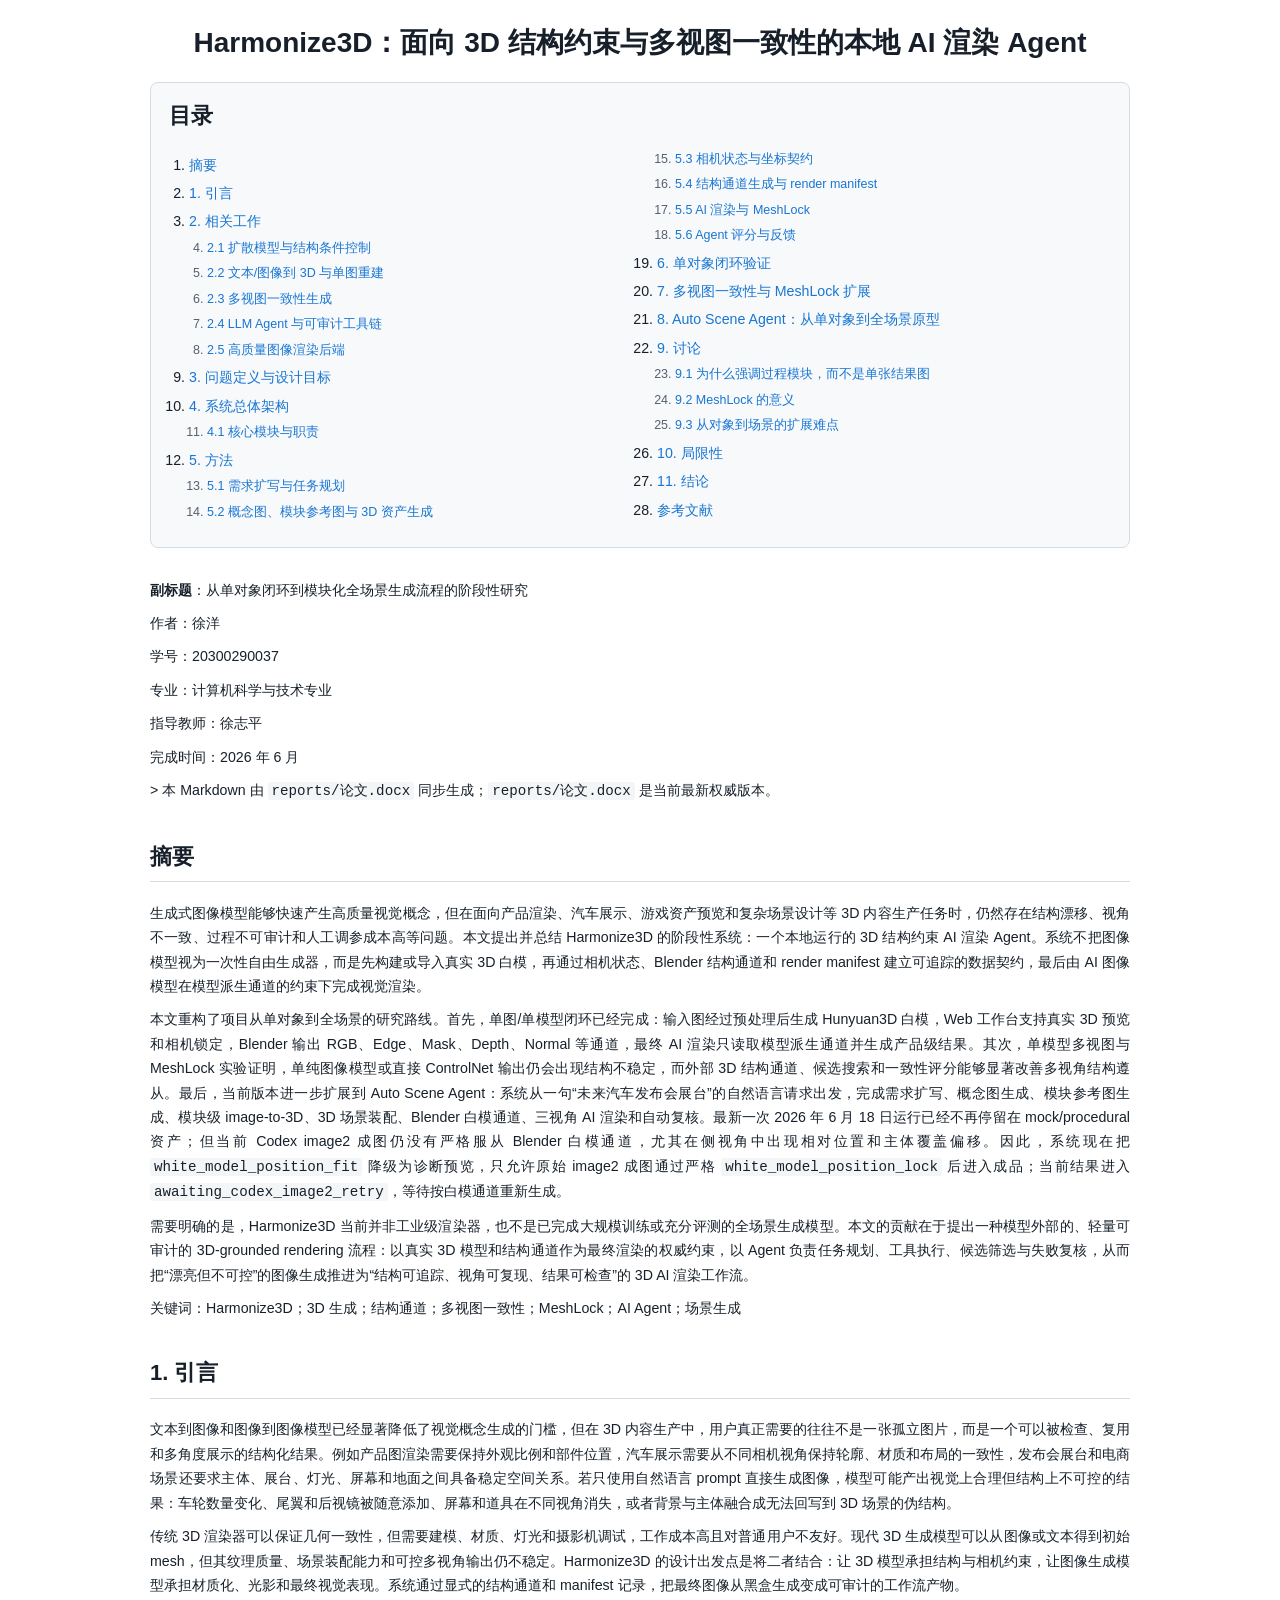
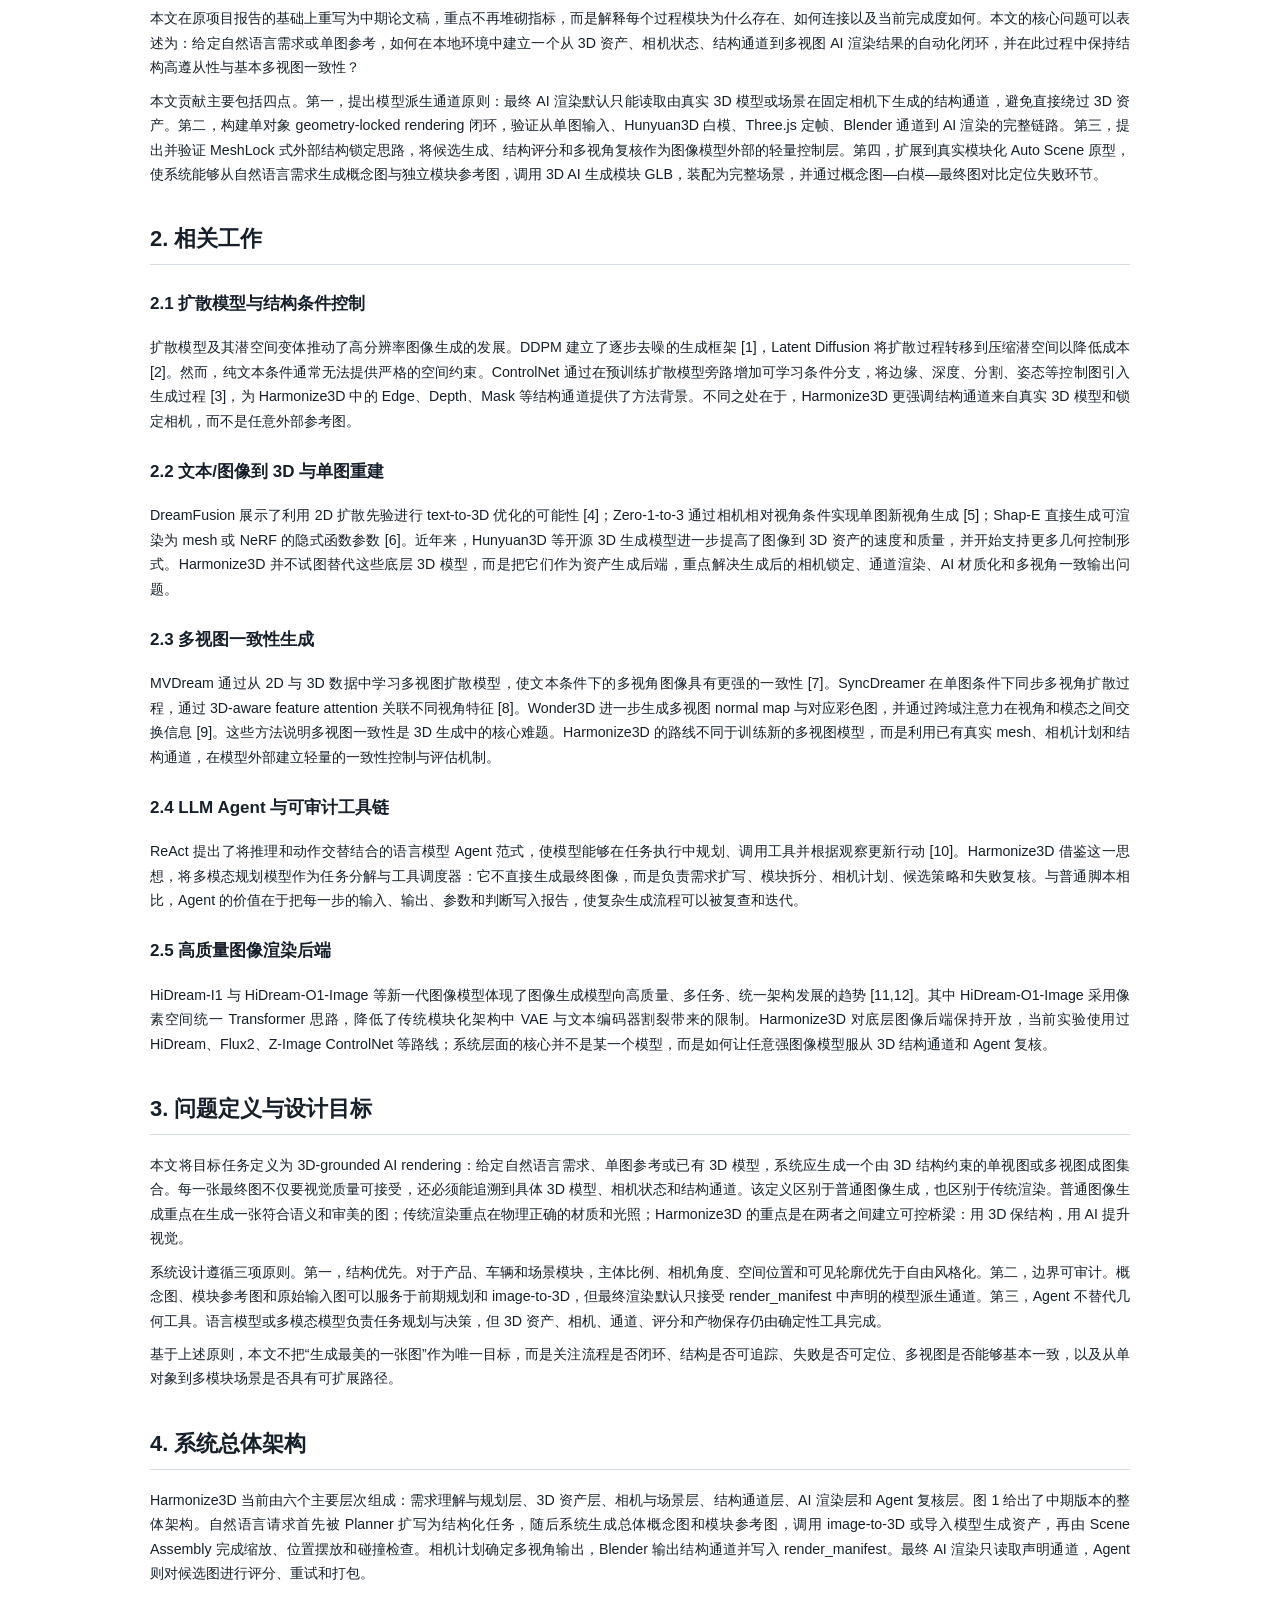
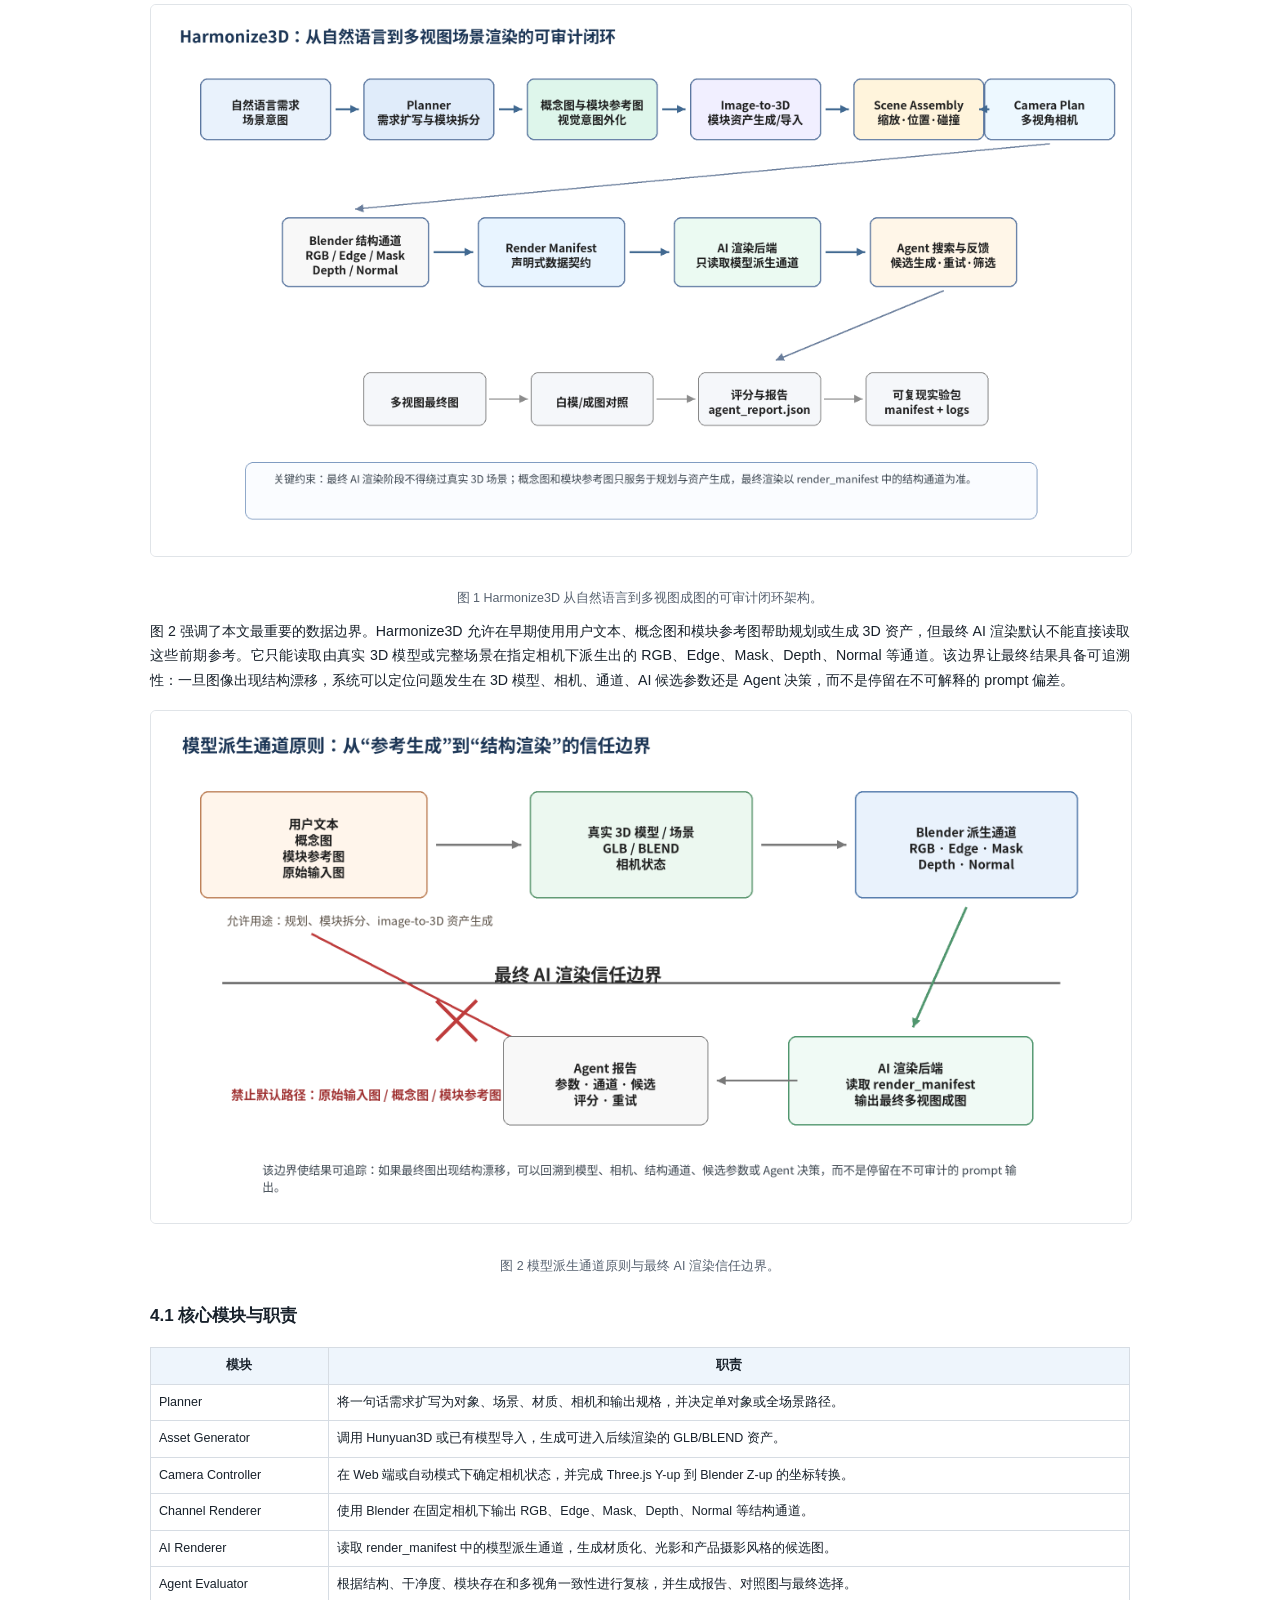
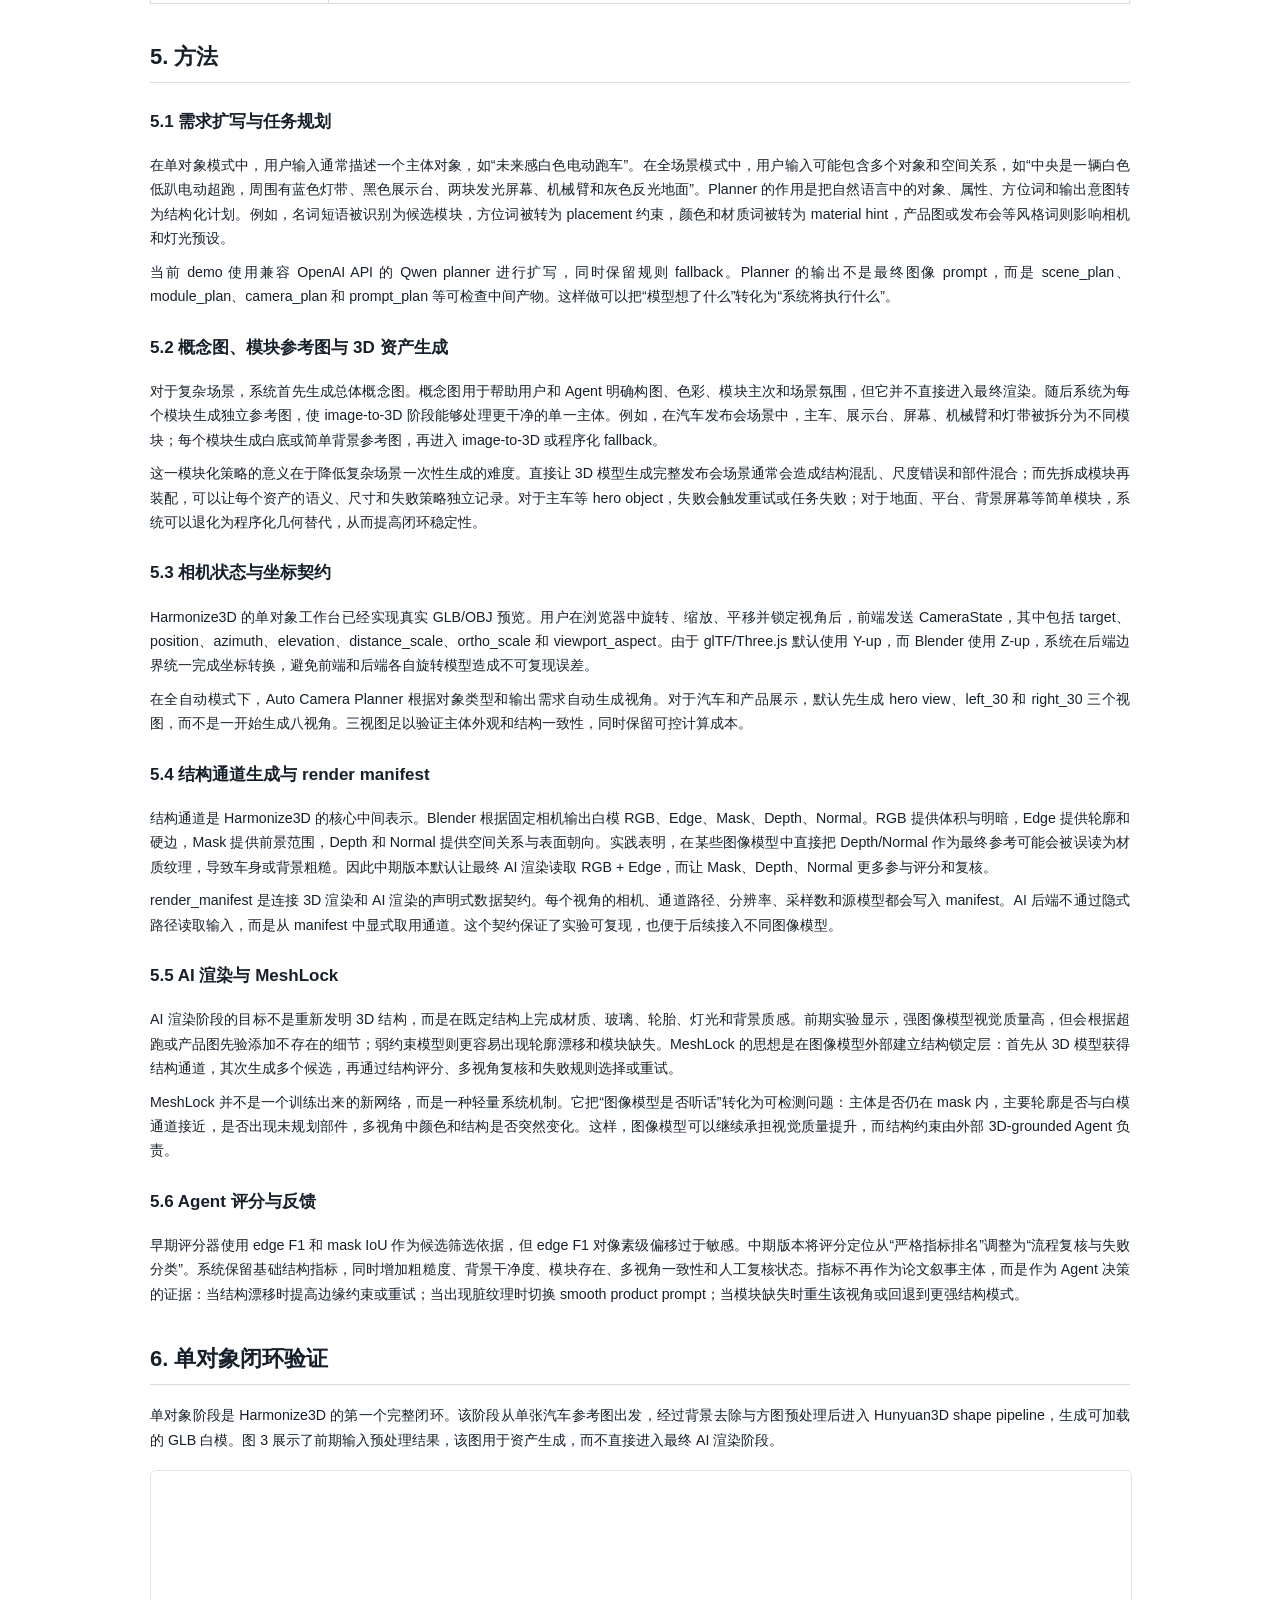
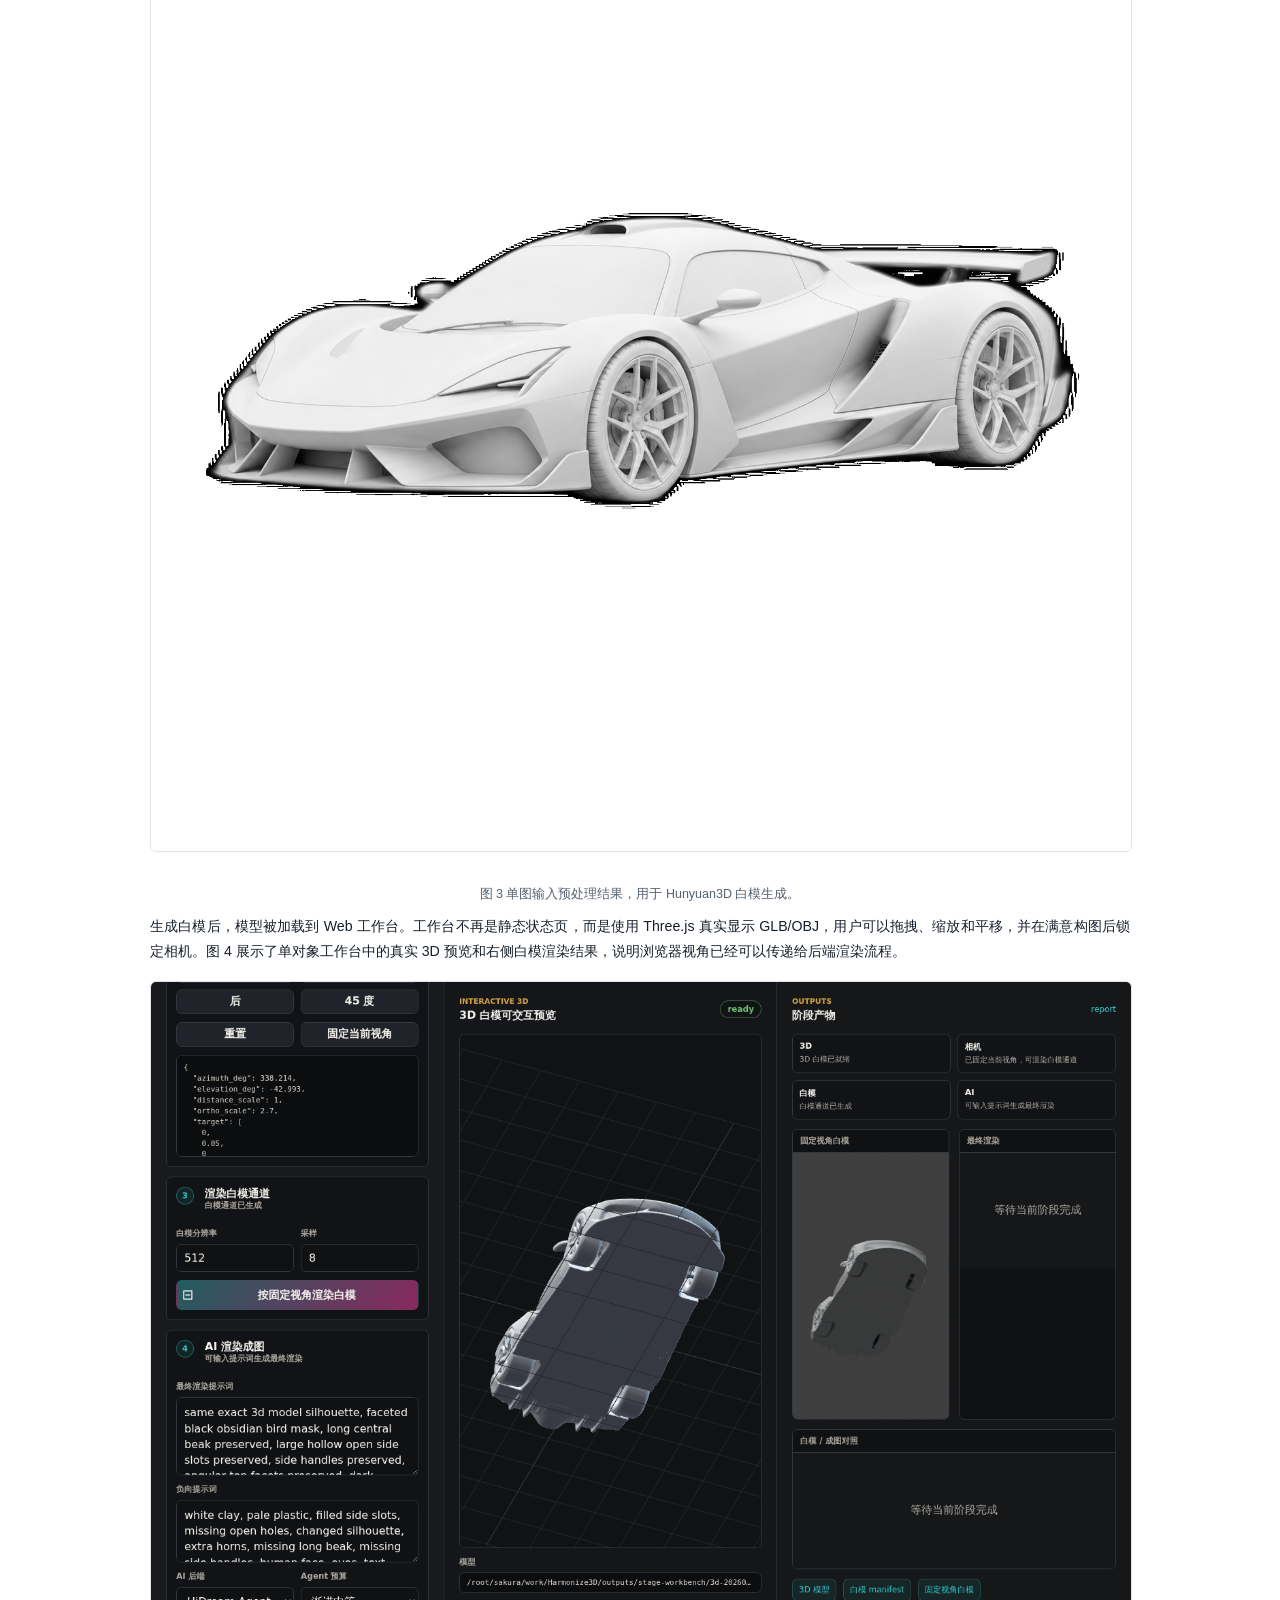
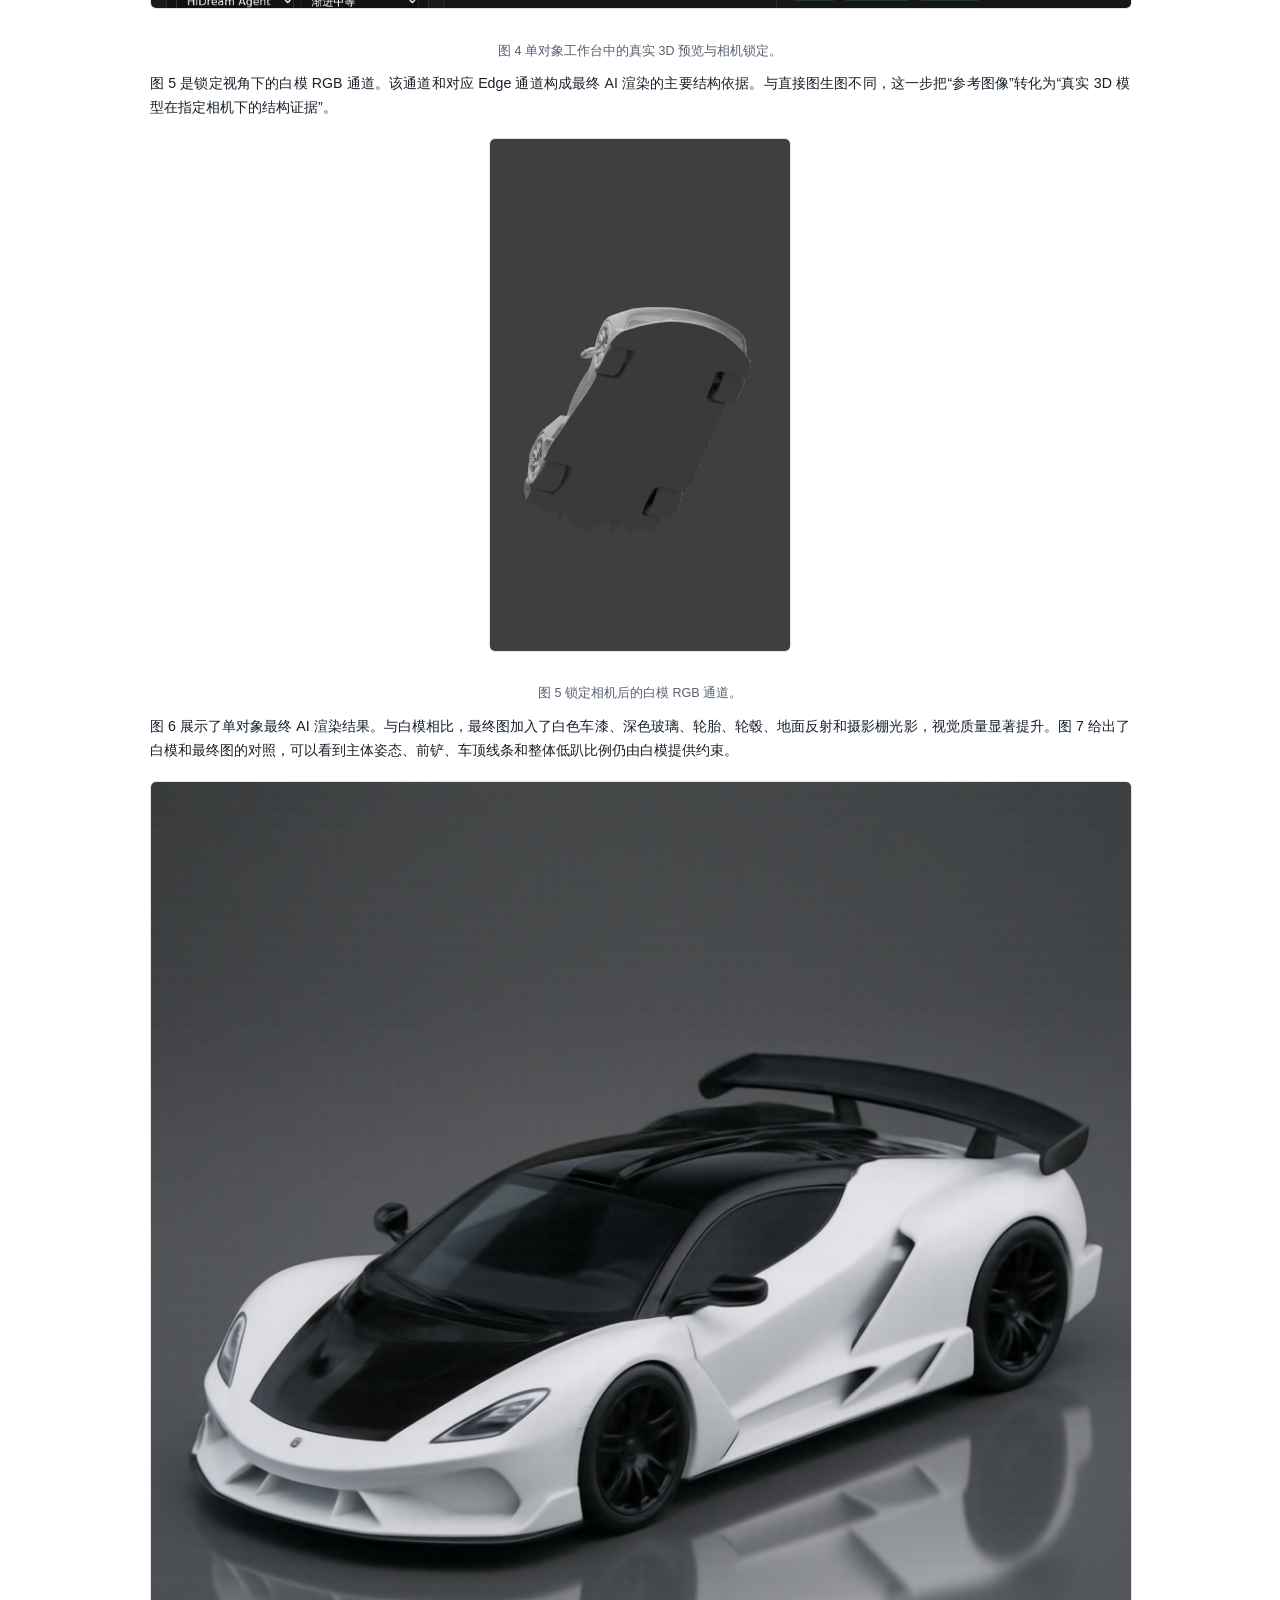
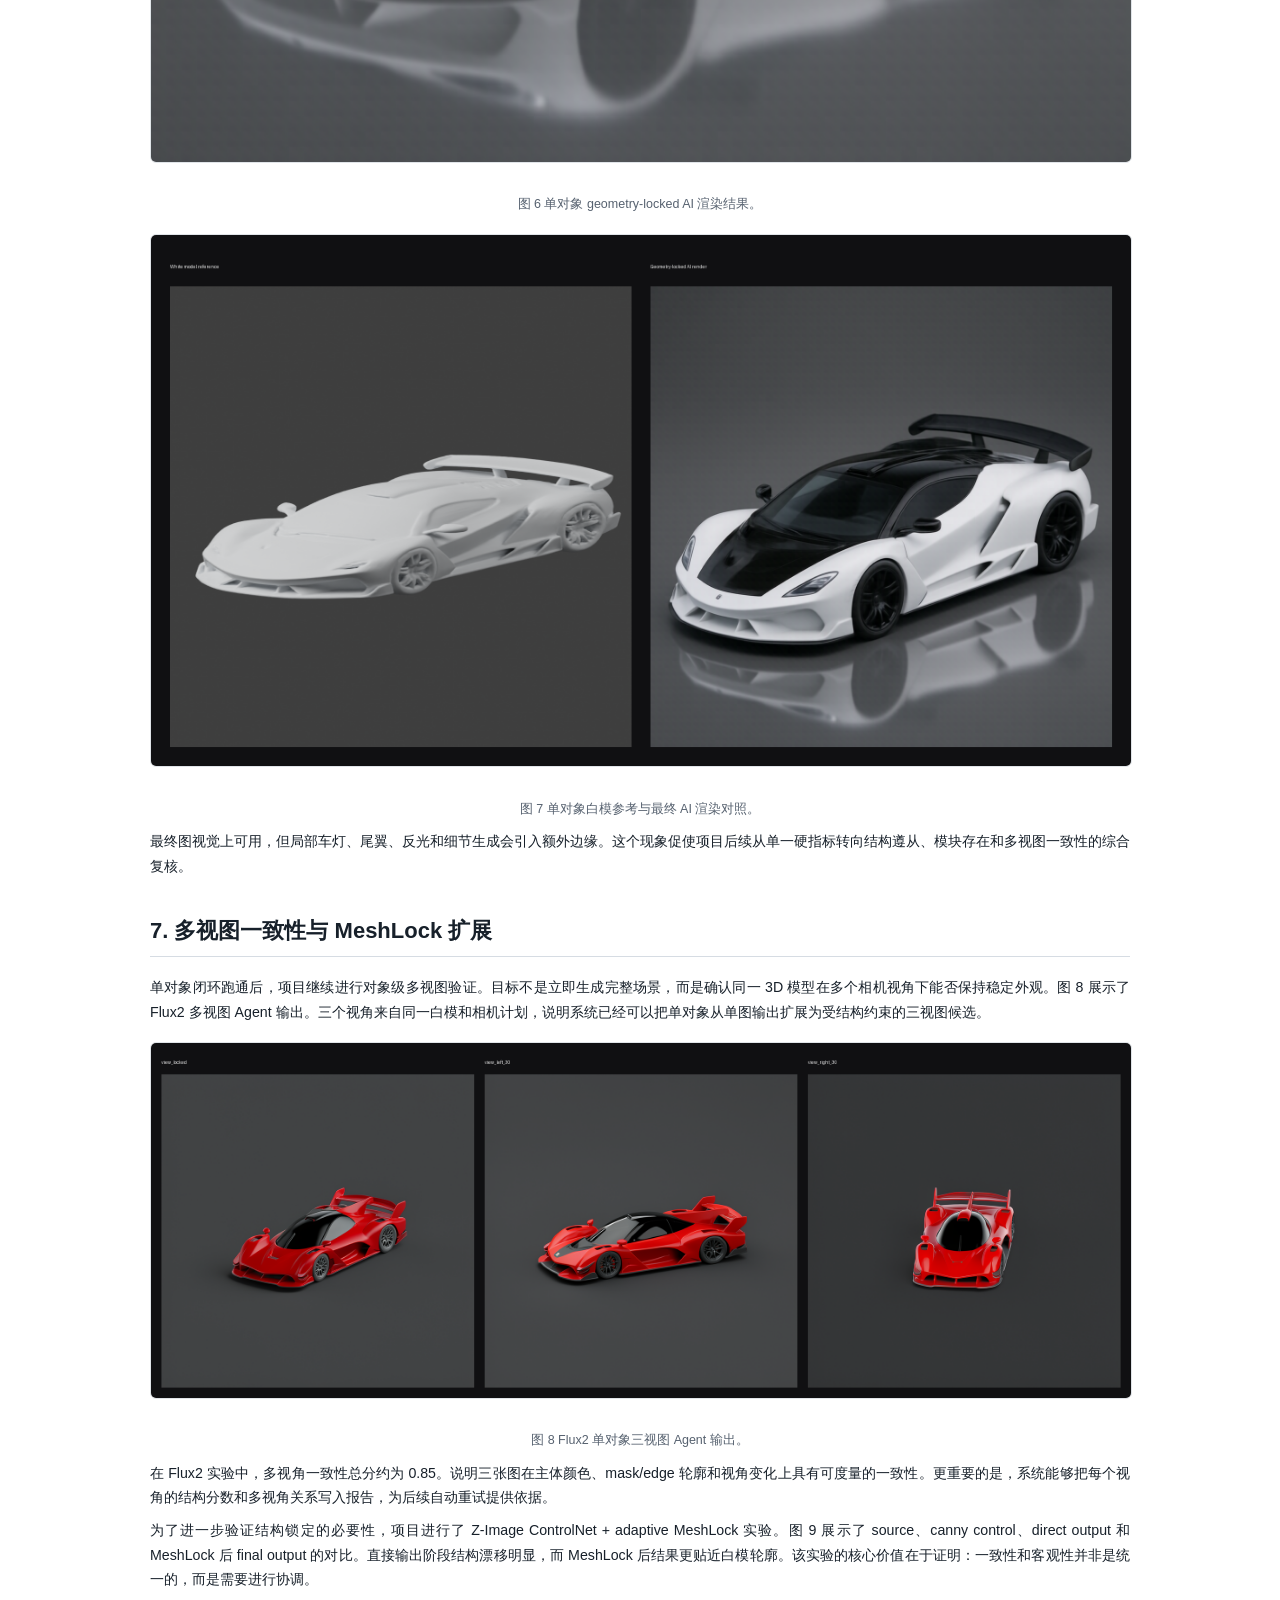
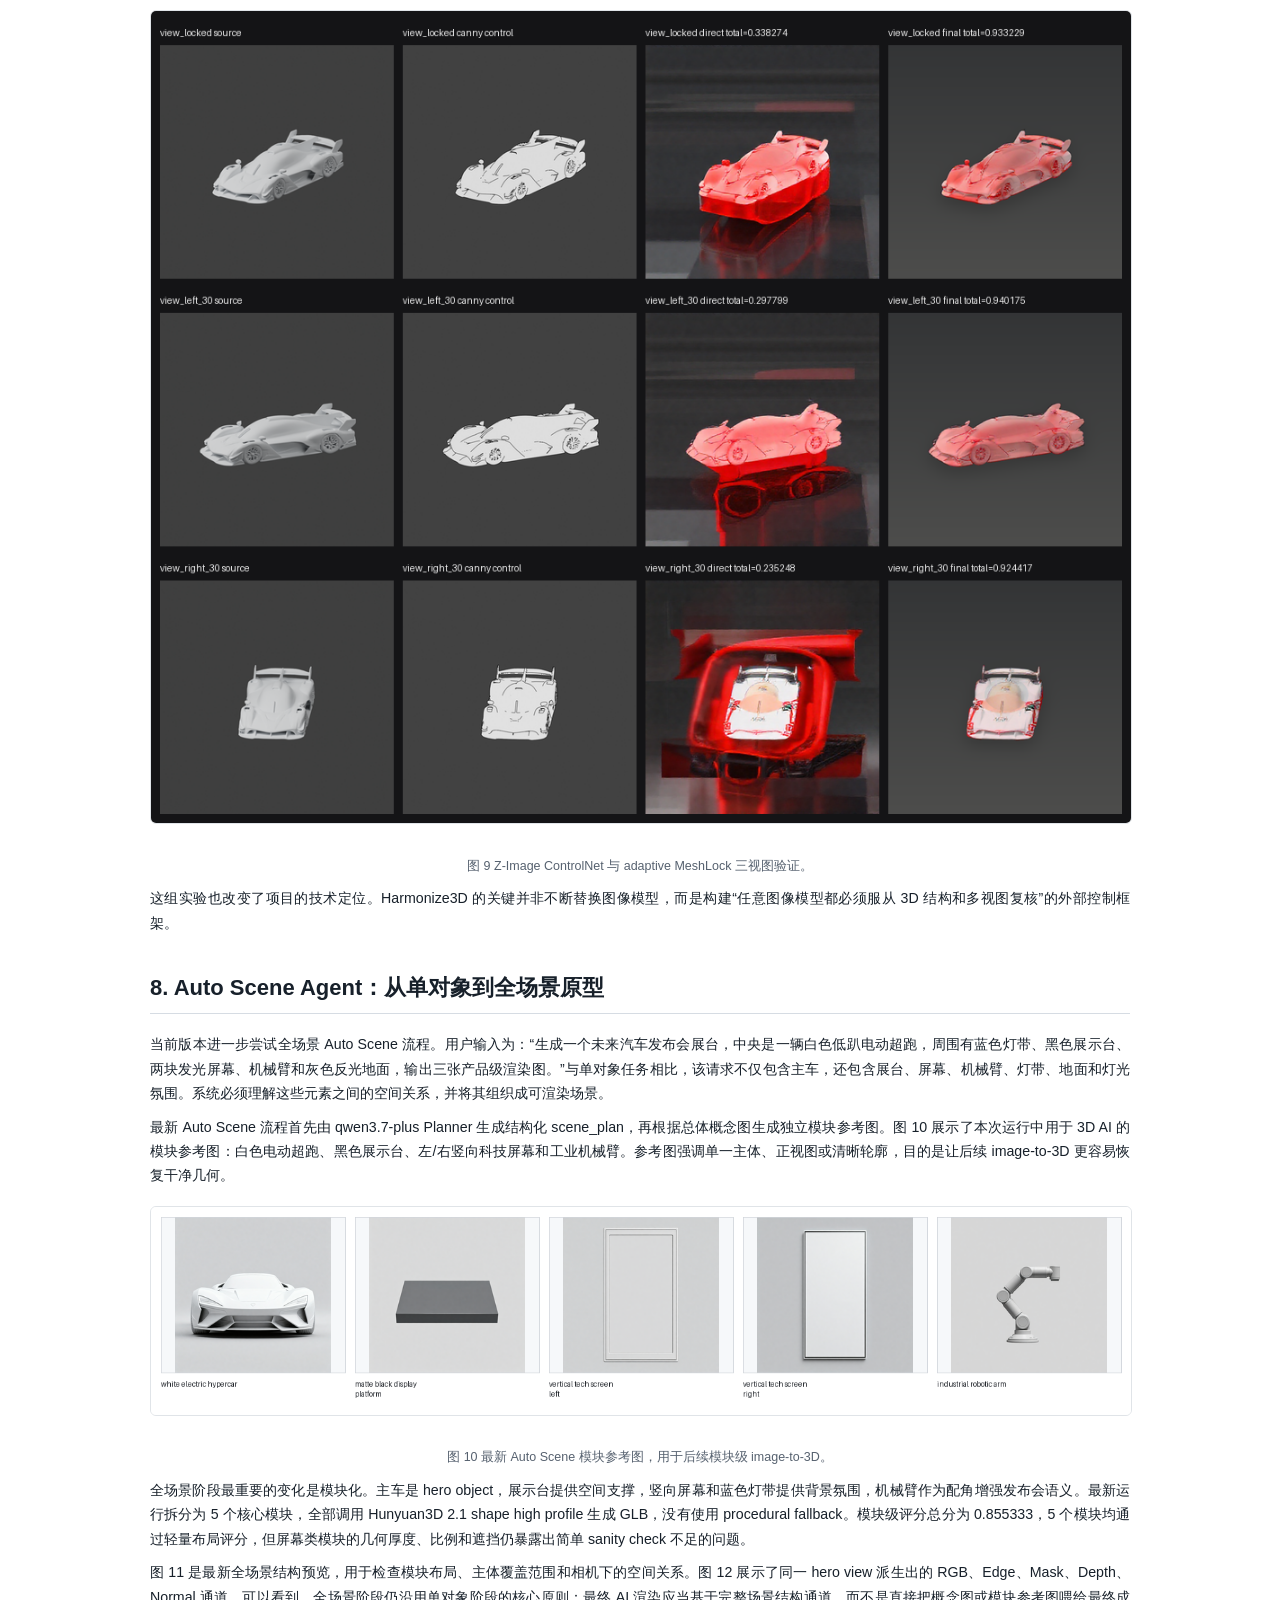
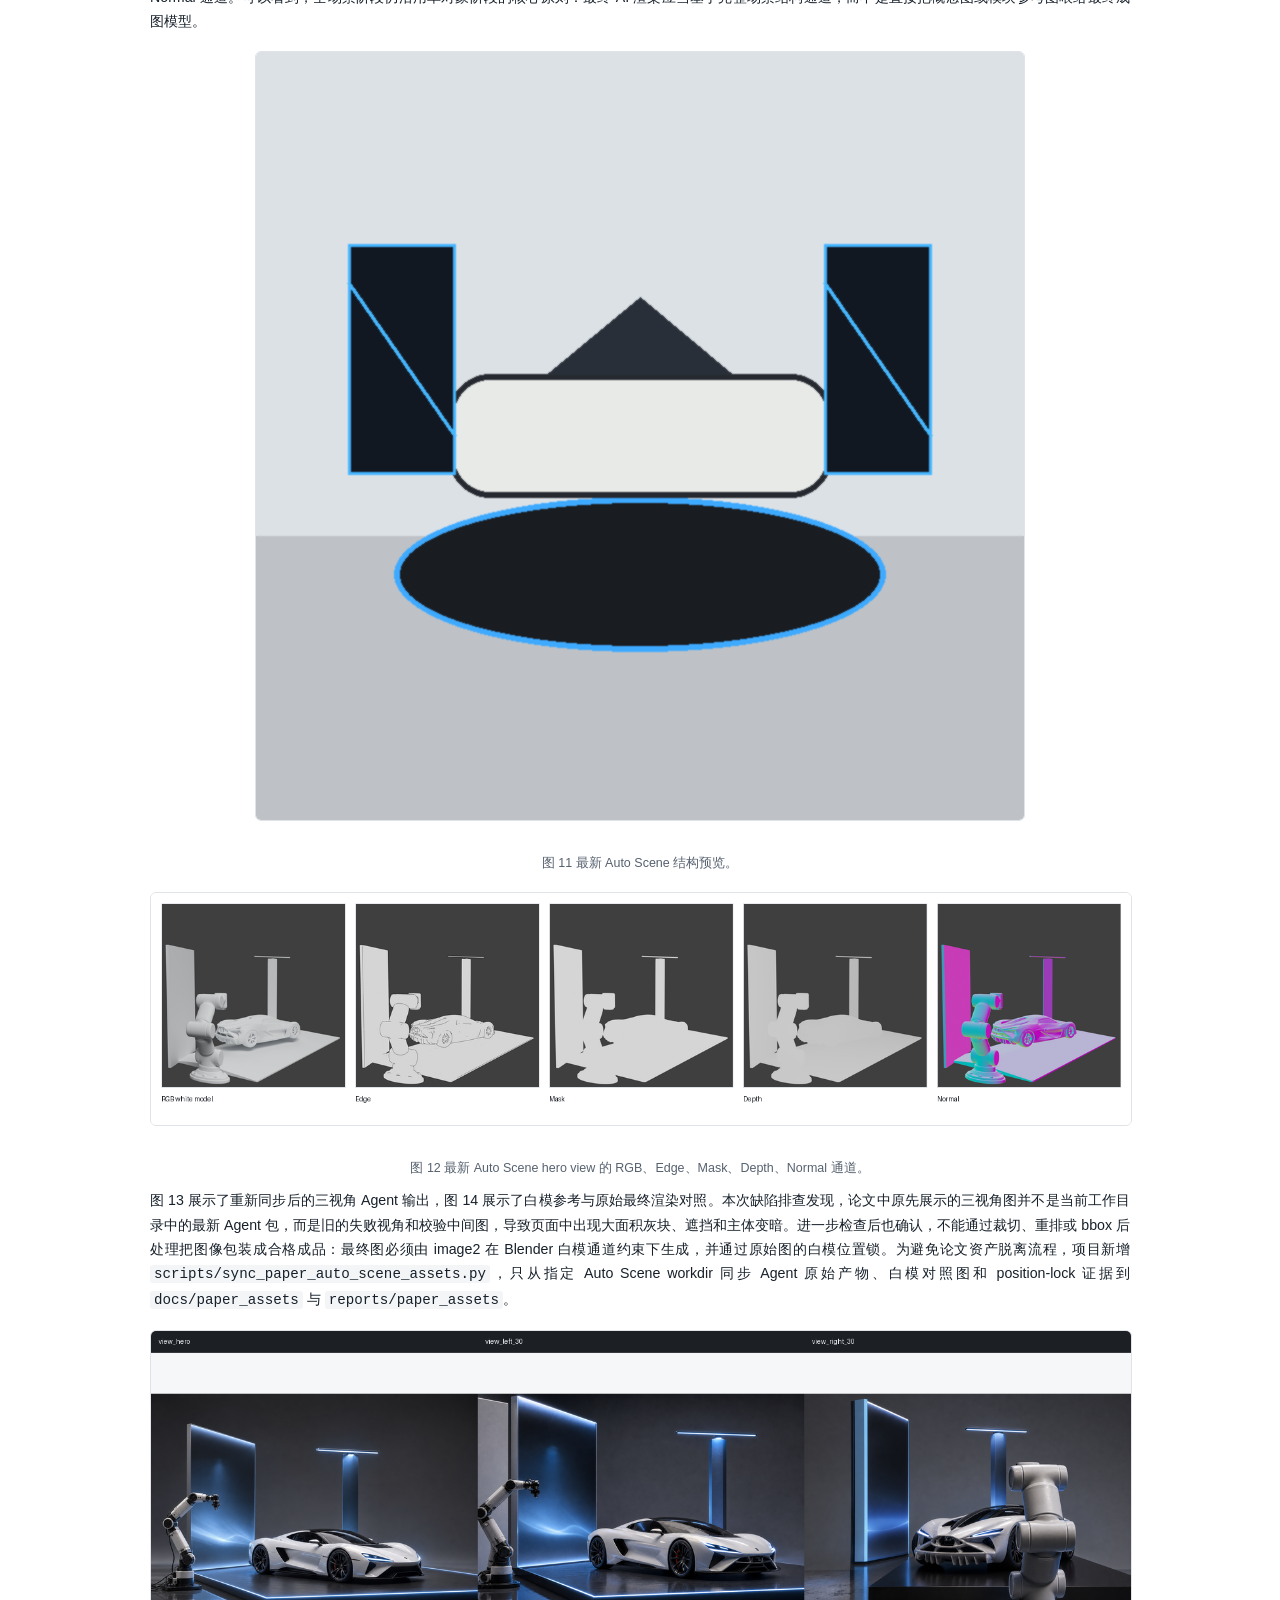
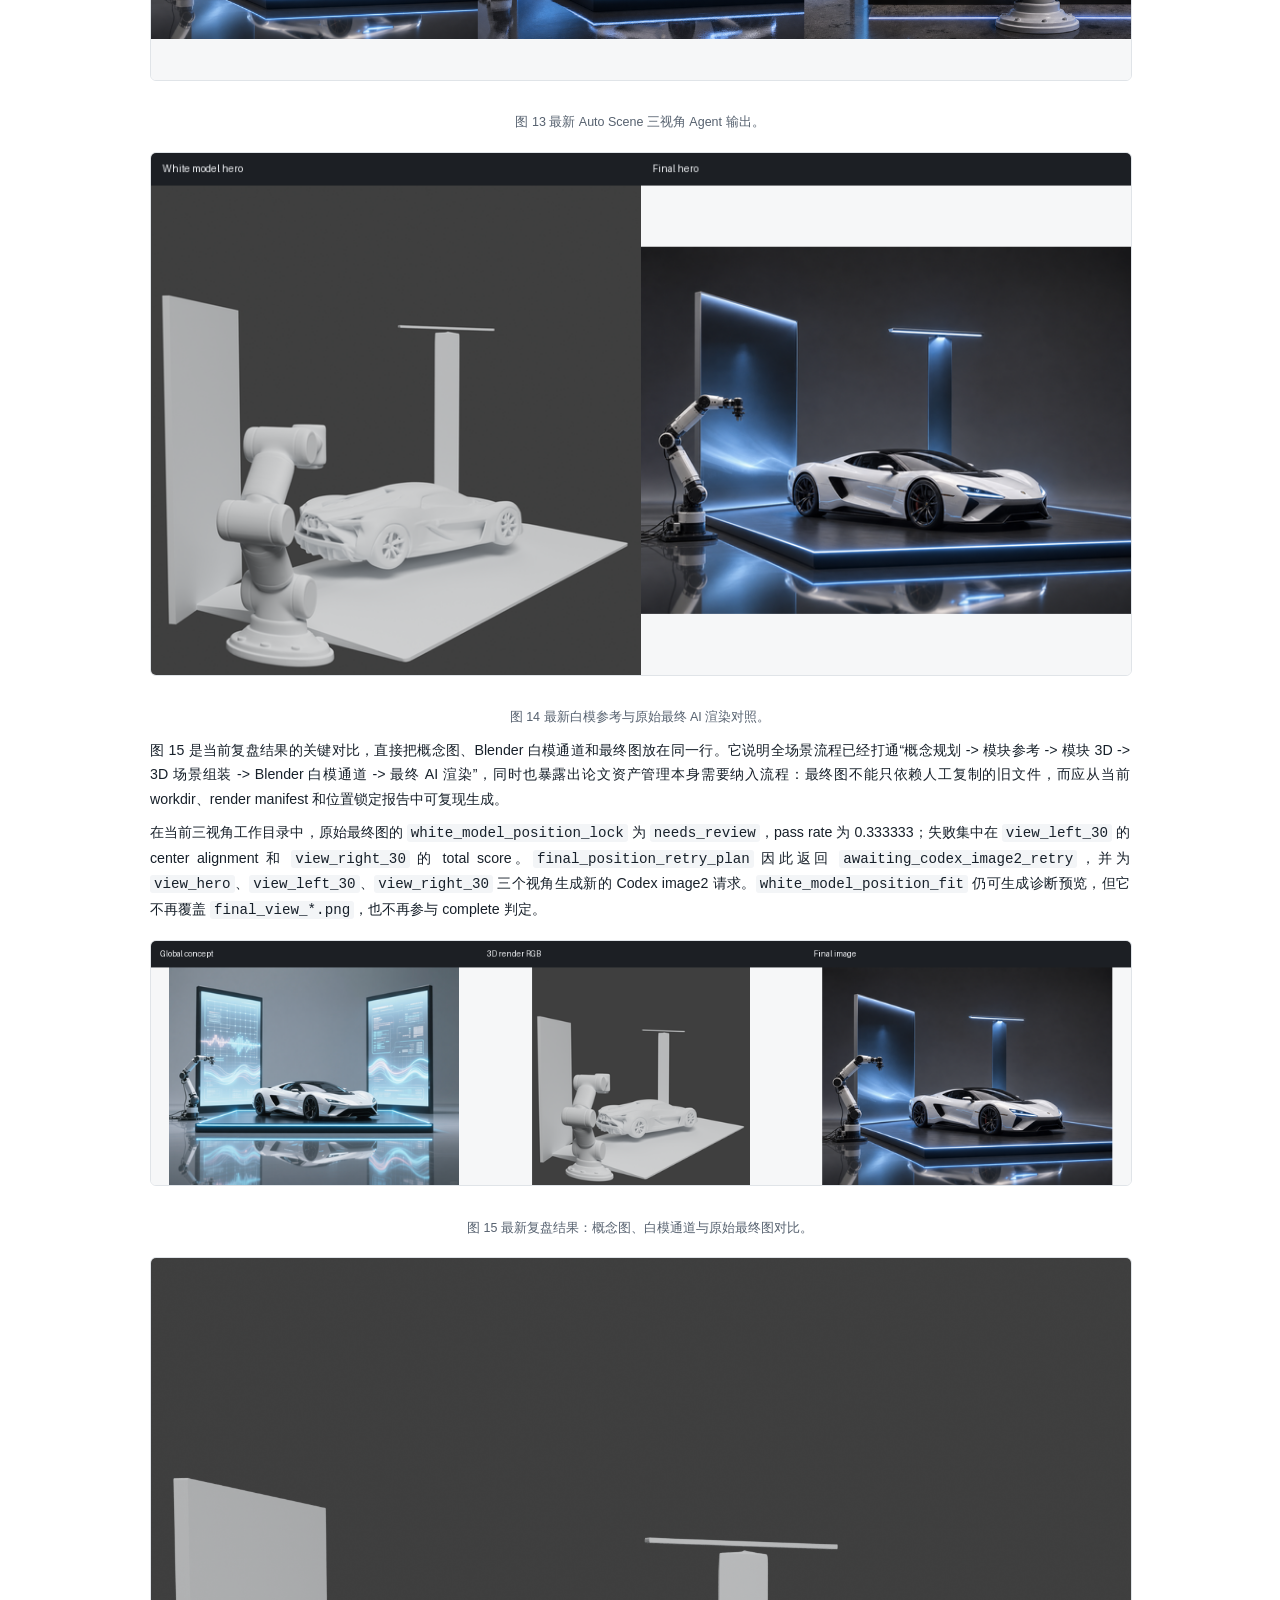
==== commit f9a074fd: "fix: keep paper finals tied to white model workflow" ====
--- a/reports/Harmonize3D_Paper_Deliverable.html
+++ b/reports/Harmonize3D_Paper_Deliverable.html
@@ -18,7 +18,7 @@
 th { background: #eef5fc; font-weight: 700; }
 figure { margin: 18px auto 24px; text-align: center; break-inside: avoid; }
 figure img { max-width: 100%; height: auto; border: 1px solid #e0e4e8; border-radius: 6px; }
-figcaption { color: var(--muted); font-size: 12.5px; margin-top: 6px; }
+figcaption, .caption { color: var(--muted); font-size: 12.5px; margin-top: 6px; text-align: center; }
 .toc { background:#f7f9fb; border:1px solid var(--line); border-radius:8px; padding: 10px 18px; margin: 20px 0 30px; break-after: page; }
 .toc h2 { border:0; margin: 4px 0 8px; }
 .toc ol { columns: 2; margin-left: 20px; }
@@ -26,145 +26,171 @@
 .toc-l3 { margin-left: 18px; font-size: 12.5px; color: var(--muted); }
 @media print { body { font-size: 12.3px; } h2 { margin-top: 24px; } }
 
-</style></head><body><main><h1 id="harmonize3d：从单图-3d-闭环到全场景生成流程的阶段性研究报告">Harmonize3D：从单图 3D 闭环到全场景生成流程的阶段性研究报告</h1>
+</style></head><body><main><h1 id="harmonize3d：面向-3d-结构约束与多视图一致性的本地-ai-渲染-agent">Harmonize3D：面向 3D 结构约束与多视图一致性的本地 AI 渲染 Agent</h1>
 <nav class="toc"><h2>目录</h2><ol>
 <li class="toc-l2"><a href="#摘要">摘要</a></li>
 <li class="toc-l2"><a href="#1.-引言">1. 引言</a></li>
-<li class="toc-l2"><a href="#2.-项目总体构建">2. 项目总体构建</a></li>
-<li class="toc-l2"><a href="#3.-前期成果：单图单模型全流程已经跑通">3. 前期成果：单图/单模型全流程已经跑通</a></li>
-<li class="toc-l2"><a href="#4.-单模型多视图一致性与结构锁定扩展">4. 单模型多视图一致性与结构锁定扩展</a></li>
-<li class="toc-l2"><a href="#5.-当前扩展：全场景全流程-demo">5. 当前扩展：全场景全流程 demo</a></li>
-<li class="toc-l2"><a href="#6.-阶段性讨论：从单图成功到全场景-demo">6. 阶段性讨论：从单图成功到全场景 demo</a></li>
-<li class="toc-l2"><a href="#7.-结论">7. 结论</a></li>
+<li class="toc-l2"><a href="#2.-相关工作">2. 相关工作</a></li>
+<li class="toc-l3"><a href="#2.1-扩散模型与结构条件控制">2.1 扩散模型与结构条件控制</a></li>
+<li class="toc-l3"><a href="#2.2-文本图像到-3d-与单图重建">2.2 文本/图像到 3D 与单图重建</a></li>
+<li class="toc-l3"><a href="#2.3-多视图一致性生成">2.3 多视图一致性生成</a></li>
+<li class="toc-l3"><a href="#2.4-llm-agent-与可审计工具链">2.4 LLM Agent 与可审计工具链</a></li>
+<li class="toc-l3"><a href="#2.5-高质量图像渲染后端">2.5 高质量图像渲染后端</a></li>
+<li class="toc-l2"><a href="#3.-问题定义与设计目标">3. 问题定义与设计目标</a></li>
+<li class="toc-l2"><a href="#4.-系统总体架构">4. 系统总体架构</a></li>
+<li class="toc-l3"><a href="#4.1-核心模块与职责">4.1 核心模块与职责</a></li>
+<li class="toc-l2"><a href="#5.-方法">5. 方法</a></li>
+<li class="toc-l3"><a href="#5.1-需求扩写与任务规划">5.1 需求扩写与任务规划</a></li>
+<li class="toc-l3"><a href="#5.2-概念图模块参考图与-3d-资产生成">5.2 概念图、模块参考图与 3D 资产生成</a></li>
+<li class="toc-l3"><a href="#5.3-相机状态与坐标契约">5.3 相机状态与坐标契约</a></li>
+<li class="toc-l3"><a href="#5.4-结构通道生成与-render-manifest">5.4 结构通道生成与 render manifest</a></li>
+<li class="toc-l3"><a href="#5.5-ai-渲染与-meshlock">5.5 AI 渲染与 MeshLock</a></li>
+<li class="toc-l3"><a href="#5.6-agent-评分与反馈">5.6 Agent 评分与反馈</a></li>
+<li class="toc-l2"><a href="#6.-单对象闭环验证">6. 单对象闭环验证</a></li>
+<li class="toc-l2"><a href="#7.-多视图一致性与-meshlock-扩展">7. 多视图一致性与 MeshLock 扩展</a></li>
+<li class="toc-l2"><a href="#8.-auto-scene-agent：从单对象到全场景原型">8. Auto Scene Agent：从单对象到全场景原型</a></li>
+<li class="toc-l2"><a href="#9.-讨论">9. 讨论</a></li>
+<li class="toc-l3"><a href="#9.1-为什么强调过程模块而不是单张结果图">9.1 为什么强调过程模块，而不是单张结果图</a></li>
+<li class="toc-l3"><a href="#9.2-meshlock-的意义">9.2 MeshLock 的意义</a></li>
+<li class="toc-l3"><a href="#9.3-从对象到场景的扩展难点">9.3 从对象到场景的扩展难点</a></li>
+<li class="toc-l2"><a href="#10.-局限性">10. 局限性</a></li>
+<li class="toc-l2"><a href="#11.-结论">11. 结论</a></li>
 <li class="toc-l2"><a href="#参考文献">参考文献</a></li>
 </ol></nav>
-<p>作者：Harmonize3D Project</p>
-<p>版本：可交付论文稿 v1.1</p>
-<p>日期：2026-06-16</p>
+<p><strong>副标题</strong>：从单对象闭环到模块化全场景生成流程的阶段性研究</p>
+<p>作者：徐洋</p>
+<p>学号：20300290037</p>
+<p>专业：计算机科学与技术专业</p>
+<p>指导教师：徐志平</p>
+<p>完成时间：2026 年 6 月</p>
+<p>&gt; 本 Markdown 由 <code>reports/论文.docx</code> 同步生成；<code>reports/论文.docx</code> 是当前最新权威版本。</p>
 <h2 id="摘要">摘要</h2>
-<p>Harmonize3D 是一个面向 3D 生成、结构通道约束和多视角 AI 渲染的本地工作流。项目的核心目标不是单纯生成一张好看的图片，而是把自然语言、单图参考、3D 白模、固定相机、结构通道、AI 渲染和自动评分连接成可检查、可复现的流程。</p>
-<p>本文首先总结项目总体构建方式，然后补充前期已经完成的单图/单模型全流程成果。前期流程已经从单张参考图生成 Hunyuan3D 白模，进入 Web 工作台进行真实 3D 预览与相机锁定，再由 Blender 输出白模 RGB、Edge、Mask、Depth、Normal 等通道，最终让 AI 渲染只使用模型派生通道生成图像。该单模型流程已经产出可视化结果、对照图和 Agent 报告，白模质量记录为 312,693 vertices、625,706 faces，流程测试通过 17 项 pytest、Playwright 前端验证和图像加载检查。</p>
-<p>在单模型基础上，项目进一步探索了多视图一致性和结构锁定。Flux2 多视图 Agent 实验取得了 0.852016 的多视角一致性总分；Z-Image ControlNet + adaptive MeshLock 验证中，三视图 direct mean total 为 0.290440，而 MeshLock 后 final mean total 提升到 0.932607。这说明项目早期成果并不止于单张图片，而是已经围绕“真实模型视角、结构通道、多视图评分”形成了对象级验证。</p>
-<p>当前论文进一步把该方法推进到全场景全流程：从一句“未来汽车发布会展台”的自然语言需求出发，规划多个场景模块，生成概念、模块参考、模块资产、场景装配、三视角结构通道和最终 AI 渲染。正式 demo 使用 <code>qwen3.7-plus</code> 作为规划模型，产出 8 个场景模块和 3 个视角，视觉判断状态为 pass，多视角一致性为 0.870261，模块存在评分为 0.833333。需要明确的是：当前全场景版本仍处在 demo/prototype 阶段，已经跑通流程和交付物，但由于时间不足，真实模块级 image-to-3D、完整 Blender 场景渲染、稳定美学质量、规模化评测和生产级鲁棒性尚未充分完成。</p>
-<p>关键词：Harmonize3D；图像到 3D；结构约束；多视角一致性；MeshLock；AI Agent；全场景生成</p>
+<p>生成式图像模型能够快速产生高质量视觉概念，但在面向产品渲染、汽车展示、游戏资产预览和复杂场景设计等 3D 内容生产任务时，仍然存在结构漂移、视角不一致、过程不可审计和人工调参成本高等问题。本文提出并总结 Harmonize3D 的阶段性系统：一个本地运行的 3D 结构约束 AI 渲染 Agent。系统不把图像模型视为一次性自由生成器，而是先构建或导入真实 3D 白模，再通过相机状态、Blender 结构通道和 render manifest 建立可追踪的数据契约，最后由 AI 图像模型在模型派生通道的约束下完成视觉渲染。</p>
+<p>本文重构了项目从单对象到全场景的研究路线。首先，单图/单模型闭环已经完成：输入图经过预处理后生成 Hunyuan3D 白模，Web 工作台支持真实 3D 预览和相机锁定，Blender 输出 RGB、Edge、Mask、Depth、Normal 等通道，最终 AI 渲染只读取模型派生通道并生成产品级结果。其次，单模型多视图与 MeshLock 实验证明，单纯图像模型或直接 ControlNet 输出仍会出现结构不稳定，而外部 3D 结构通道、候选搜索和一致性评分能够显著改善多视角结构遵从。最后，当前版本进一步扩展到 Auto Scene Agent：系统从一句“未来汽车发布会展台”的自然语言请求出发，完成需求扩写、概念图生成、模块参考图生成、模块级 image-to-3D、3D 场景装配、Blender 白模通道、三视角 AI 渲染和自动复核。最新一次 2026 年 6 月 18 日运行已经不再停留在 mock/procedural 资产；但当前 Codex image2 成图仍没有严格服从 Blender 白模通道，尤其在侧视角中出现相对位置和主体覆盖偏移。因此，系统现在把 <code>white_model_position_fit</code> 降级为诊断预览，只允许原始 image2 成图通过严格 <code>white_model_position_lock</code> 后进入成品；当前结果进入 <code>awaiting_codex_image2_retry</code>，等待按白模通道重新生成。</p>
+<p>需要明确的是，Harmonize3D 当前并非工业级渲染器，也不是已完成大规模训练或充分评测的全场景生成模型。本文的贡献在于提出一种模型外部的、轻量可审计的 3D-grounded rendering 流程：以真实 3D 模型和结构通道作为最终渲染的权威约束，以 Agent 负责任务规划、工具执行、候选筛选与失败复核，从而把“漂亮但不可控”的图像生成推进为“结构可追踪、视角可复现、结果可检查”的 3D AI 渲染工作流。</p>
+<p>关键词：Harmonize3D；3D 生成；结构通道；多视图一致性；MeshLock；AI Agent；场景生成</p>
 <h2 id="1.-引言">1. 引言</h2>
-<p>生成式图像模型已经能够快速产生高质量视觉概念，但在 3D 内容生产中仍然存在明显缺口。产品渲染、汽车展示、电商主图和发布会展台设计不仅需要“视觉上好看”，还需要遵守对象结构、相机视角、模块位置和多视角一致性。若只把一句 prompt 输入图像模型，系统很难解释生成结果为什么偏离，用户也很难判断问题出在参考图、3D 模型、相机、结构控制还是最终渲染阶段。</p>
-<p>Harmonize3D 的工作思路是把图像模型从自由生成器改造成受控渲染后端。系统先建立可检查的 3D 结构，再从结构中派生通道，最后让 AI 渲染在这些通道约束下生成结果。这样，最终图像不再是一次不可审计的黑盒输出，而是一个由 3D 模型、相机状态、渲染通道和 Agent 报告共同约束的交付物。</p>
-<p>本文补充两部分此前缺失的信息。第一，前期单图/单模型流程已经成功跑通，并有完整报告和图像结果。第二，单模型阶段还进行了多视图一致性与 MeshLock 验证，为当前全场景扩展提供了技术基础。本文随后说明当前论文版本是在上述对象级成果之上进一步尝试“全场景全流程”，但该部分目前应被界定为 demo/prototype，而不是已经完全落地的成熟系统。</p>
-<h2 id="2.-项目总体构建">2. 项目总体构建</h2>
-<p>Harmonize3D 的总体构建可以理解为六个层次。</p>
-<p>第一层是需求理解层。系统接收自然语言请求，识别主体对象、环境、场景风格、输出视角和质量约束。在当前全场景 demo 中，这一层由兼容 OpenAI API 的 Qwen planner 完成，并保留规则扩展作为 fallback。</p>
-<p>第二层是 3D 资产层。早期单模型流程使用单张图像生成或加载白模；当前全场景流程则把复杂请求拆成多个模块，例如主车、展示台、灯带、屏幕、机械臂和地面。每个模块都有语义角色、尺寸、位置和失败策略。</p>
-<p>第三层是交互定帧层。用户或系统需要明确相机状态，包括视角、距离、目标点和画幅比例。前期工作台已经支持真实 3D 模型预览、旋转、缩放、平移和固定视角，并把浏览器中的相机状态传给后端。</p>
-<p>第四层是结构通道层。系统使用 Blender 或程序化渲染器从真实 3D 模型/场景输出 RGB、Edge、Mask、Depth、Normal 等通道。这些通道是最终 AI 渲染的结构依据。</p>
-<p>第五层是 AI 候选渲染层。最终图像生成阶段不直接使用未声明的原始输入图或概念图，而是读取 render manifest 中声明的结构通道。该策略保证 AI 渲染受到几何和相机约束。</p>
-<p>第六层是 Agent 评分与打包层。系统对输出图进行结构评分、多视角一致性评分、模块存在评分和视觉判断，并生成 contact sheet、对照图、JSON 报告和可交付文件。</p>
-<p>图 1 概括了从请求到交付的 Auto Scene 流程。</p>
-<figure><img src="paper_assets/pipeline_overview.png" alt="图 1：Harmonize3D 的高层流程，从自然语言规划到结构通道、AI 渲染与报告打包"><figcaption>图 1：Harmonize3D 的高层流程，从自然语言规划到结构通道、AI 渲染与报告打包</figcaption></figure>
-<h2 id="3.-前期成果：单图单模型全流程已经跑通">3. 前期成果：单图/单模型全流程已经跑通</h2>
-<p>前期报告 <code>harmonize3d_body.pdf</code> 记录了一个更聚焦的成功闭环：从单张汽车参考图出发，生成或加载 Hunyuan3D 白模，在 Web 工作台中预览真实 3D 模型并锁定相机，然后使用 Blender 输出固定视角的白模通道，最后由 AI 模型生成受结构约束的产品渲染图。</p>
-<p>这一阶段的重要原则是：最终 AI 渲染只允许使用真实 3D 模型在固定相机下派生的 RGB 和 Edge 等通道，而不是直接复用 Hunyuan3D 的原始输入图。这样可以避免“看似成功但实际绕过 3D 模型”的问题。</p>
-<p>图 2 展示了单图输入经过预处理后的主体参考。该图用于 3D 资产阶段，而不是最终 AI 渲染阶段的直接参考。</p>
-<figure><img src="paper_assets/single_input_preprocessed.png" alt="图 2：单图输入预处理结果，用于前期单模型资产生成"><figcaption>图 2：单图输入预处理结果，用于前期单模型资产生成</figcaption></figure>
-<p>图 3 展示了 Web 工作台中的真实 3D 预览与固定视角。该工作台支持用户旋转、缩放、平移和锁定相机，前端相机状态会被写入后端渲染请求。</p>
-<figure><img src="paper_assets/single_workbench_camera_lock.png" alt="图 3：单模型工作台中的真实 3D 预览与相机锁定"><figcaption>图 3：单模型工作台中的真实 3D 预览与相机锁定</figcaption></figure>
-<p>图 4 是锁定相机后的白模渲染，代表最终 AI 渲染使用的模型派生结构依据。</p>
-<figure><img src="paper_assets/single_white_render.png" alt="图 4：固定视角下的白模渲染通道"><figcaption>图 4：固定视角下的白模渲染通道</figcaption></figure>
-<p>图 5 是基于模型通道生成的最终 AI 渲染图，图 6 是白模参考和最终图的对照。</p>
-<figure><img src="paper_assets/single_final_render.png" alt="图 5：单模型最终 AI 渲染结果"><figcaption>图 5：单模型最终 AI 渲染结果</figcaption></figure>
-<figure><img src="paper_assets/single_white_vs_final.png" alt="图 6：白模参考与最终 AI 渲染对照"><figcaption>图 6：白模参考与最终 AI 渲染对照</figcaption></figure>
-<p>该阶段的关键记录如下。</p>
+<p>文本到图像和图像到图像模型已经显著降低了视觉概念生成的门槛，但在 3D 内容生产中，用户真正需要的往往不是一张孤立图片，而是一个可以被检查、复用和多角度展示的结构化结果。例如产品图渲染需要保持外观比例和部件位置，汽车展示需要从不同相机视角保持轮廓、材质和布局的一致性，发布会展台和电商场景还要求主体、展台、灯光、屏幕和地面之间具备稳定空间关系。若只使用自然语言 prompt 直接生成图像，模型可能产出视觉上合理但结构上不可控的结果：车轮数量变化、尾翼和后视镜被随意添加、屏幕和道具在不同视角消失，或者背景与主体融合成无法回写到 3D 场景的伪结构。</p>
+<p>传统 3D 渲染器可以保证几何一致性，但需要建模、材质、灯光和摄影机调试，工作成本高且对普通用户不友好。现代 3D 生成模型可以从图像或文本得到初始 mesh，但其纹理质量、场景装配能力和可控多视角输出仍不稳定。Harmonize3D 的设计出发点是将二者结合：让 3D 模型承担结构与相机约束，让图像生成模型承担材质化、光影和最终视觉表现。系统通过显式的结构通道和 manifest 记录，把最终图像从黑盒生成变成可审计的工作流产物。</p>
+<p>本文在原项目报告的基础上重写为中期论文稿，重点不再堆砌指标，而是解释每个过程模块为什么存在、如何连接以及当前完成度如何。本文的核心问题可以表述为：给定自然语言需求或单图参考，如何在本地环境中建立一个从 3D 资产、相机状态、结构通道到多视图 AI 渲染结果的自动化闭环，并在此过程中保持结构高遵从性与基本多视图一致性？</p>
+<p>本文贡献主要包括四点。第一，提出模型派生通道原则：最终 AI 渲染默认只能读取由真实 3D 模型或场景在固定相机下生成的结构通道，避免直接绕过 3D 资产。第二，构建单对象 geometry-locked rendering 闭环，验证从单图输入、Hunyuan3D 白模、Three.js 定帧、Blender 通道到 AI 渲染的完整链路。第三，提出并验证 MeshLock 式外部结构锁定思路，将候选生成、结构评分和多视角复核作为图像模型外部的轻量控制层。第四，扩展到真实模块化 Auto Scene 原型，使系统能够从自然语言需求生成概念图与独立模块参考图，调用 3D AI 生成模块 GLB，装配为完整场景，并通过概念图—白模—最终图对比定位失败环节。</p>
+<h2 id="2.-相关工作">2. 相关工作</h2>
+<h3 id="2.1-扩散模型与结构条件控制">2.1 扩散模型与结构条件控制</h3>
+<p>扩散模型及其潜空间变体推动了高分辨率图像生成的发展。DDPM 建立了逐步去噪的生成框架 [1]，Latent Diffusion 将扩散过程转移到压缩潜空间以降低成本 [2]。然而，纯文本条件通常无法提供严格的空间约束。ControlNet 通过在预训练扩散模型旁路增加可学习条件分支，将边缘、深度、分割、姿态等控制图引入生成过程 [3]，为 Harmonize3D 中的 Edge、Depth、Mask 等结构通道提供了方法背景。不同之处在于，Harmonize3D 更强调结构通道来自真实 3D 模型和锁定相机，而不是任意外部参考图。</p>
+<h3 id="2.2-文本图像到-3d-与单图重建">2.2 文本/图像到 3D 与单图重建</h3>
+<p>DreamFusion 展示了利用 2D 扩散先验进行 text-to-3D 优化的可能性 [4]；Zero-1-to-3 通过相机相对视角条件实现单图新视角生成 [5]；Shap-E 直接生成可渲染为 mesh 或 NeRF 的隐式函数参数 [6]。近年来，Hunyuan3D 等开源 3D 生成模型进一步提高了图像到 3D 资产的速度和质量，并开始支持更多几何控制形式。Harmonize3D 并不试图替代这些底层 3D 模型，而是把它们作为资产生成后端，重点解决生成后的相机锁定、通道渲染、AI 材质化和多视角一致输出问题。</p>
+<h3 id="2.3-多视图一致性生成">2.3 多视图一致性生成</h3>
+<p>MVDream 通过从 2D 与 3D 数据中学习多视图扩散模型，使文本条件下的多视角图像具有更强的一致性 [7]。SyncDreamer 在单图条件下同步多视角扩散过程，通过 3D-aware feature attention 关联不同视角特征 [8]。Wonder3D 进一步生成多视图 normal map 与对应彩色图，并通过跨域注意力在视角和模态之间交换信息 [9]。这些方法说明多视图一致性是 3D 生成中的核心难题。Harmonize3D 的路线不同于训练新的多视图模型，而是利用已有真实 mesh、相机计划和结构通道，在模型外部建立轻量的一致性控制与评估机制。</p>
+<h3 id="2.4-llm-agent-与可审计工具链">2.4 LLM Agent 与可审计工具链</h3>
+<p>ReAct 提出了将推理和动作交替结合的语言模型 Agent 范式，使模型能够在任务执行中规划、调用工具并根据观察更新行动 [10]。Harmonize3D 借鉴这一思想，将多模态规划模型作为任务分解与工具调度器：它不直接生成最终图像，而是负责需求扩写、模块拆分、相机计划、候选策略和失败复核。与普通脚本相比，Agent 的价值在于把每一步的输入、输出、参数和判断写入报告，使复杂生成流程可以被复查和迭代。</p>
+<h3 id="2.5-高质量图像渲染后端">2.5 高质量图像渲染后端</h3>
+<p>HiDream-I1 与 HiDream-O1-Image 等新一代图像模型体现了图像生成模型向高质量、多任务、统一架构发展的趋势 [11,12]。其中 HiDream-O1-Image 采用像素空间统一 Transformer 思路，降低了传统模块化架构中 VAE 与文本编码器割裂带来的限制。Harmonize3D 对底层图像后端保持开放，当前实验使用过 HiDream、Flux2、Z-Image ControlNet 等路线；系统层面的核心并不是某一个模型，而是如何让任意强图像模型服从 3D 结构通道和 Agent 复核。</p>
+<h2 id="3.-问题定义与设计目标">3. 问题定义与设计目标</h2>
+<p>本文将目标任务定义为 3D-grounded AI rendering：给定自然语言需求、单图参考或已有 3D 模型，系统应生成一个由 3D 结构约束的单视图或多视图成图集合。每一张最终图不仅要视觉质量可接受，还必须能追溯到具体 3D 模型、相机状态和结构通道。该定义区别于普通图像生成，也区别于传统渲染。普通图像生成重点在生成一张符合语义和审美的图；传统渲染重点在物理正确的材质和光照；Harmonize3D 的重点是在两者之间建立可控桥梁：用 3D 保结构，用 AI 提升视觉。</p>
+<p>系统设计遵循三项原则。第一，结构优先。对于产品、车辆和场景模块，主体比例、相机角度、空间位置和可见轮廓优先于自由风格化。第二，边界可审计。概念图、模块参考图和原始输入图可以服务于前期规划和 image-to-3D，但最终渲染默认只接受 render_manifest 中声明的模型派生通道。第三，Agent 不替代几何工具。语言模型或多模态模型负责任务规划与决策，但 3D 资产、相机、通道、评分和产物保存仍由确定性工具完成。</p>
+<p>基于上述原则，本文不把“生成最美的一张图”作为唯一目标，而是关注流程是否闭环、结构是否可追踪、失败是否可定位、多视图是否能够基本一致，以及从单对象到多模块场景是否具有可扩展路径。</p>
+<h2 id="4.-系统总体架构">4. 系统总体架构</h2>
+<p>Harmonize3D 当前由六个主要层次组成：需求理解与规划层、3D 资产层、相机与场景层、结构通道层、AI 渲染层和 Agent 复核层。图 1 给出了中期版本的整体架构。自然语言请求首先被 Planner 扩写为结构化任务，随后系统生成总体概念图和模块参考图，调用 image-to-3D 或导入模型生成资产，再由 Scene Assembly 完成缩放、位置摆放和碰撞检查。相机计划确定多视角输出，Blender 输出结构通道并写入 render_manifest。最终 AI 渲染只读取声明通道，Agent 则对候选图进行评分、重试和打包。</p>
+<figure><img src="paper_assets/fig_architecture.png" alt="fig_architecture.png"></figure>
+<p class="caption">图 1  Harmonize3D 从自然语言到多视图成图的可审计闭环架构。</p>
+<p>图 2 强调了本文最重要的数据边界。Harmonize3D 允许在早期使用用户文本、概念图和模块参考图帮助规划或生成 3D 资产，但最终 AI 渲染默认不能直接读取这些前期参考。它只能读取由真实 3D 模型或完整场景在指定相机下派生出的 RGB、Edge、Mask、Depth、Normal 等通道。该边界让最终结果具备可追溯性：一旦图像出现结构漂移，系统可以定位问题发生在 3D 模型、相机、通道、AI 候选参数还是 Agent 决策，而不是停留在不可解释的 prompt 偏差。</p>
+<figure><img src="paper_assets/fig_trust_boundary.png" alt="fig_trust_boundary.png"></figure>
+<p class="caption">图 2  模型派生通道原则与最终 AI 渲染信任边界。</p>
+<h3 id="4.1-核心模块与职责">4.1 核心模块与职责</h3>
 <table>
-<tr><th>项目</th><th>结果</th></tr>
-<tr><td>白模顶点数</td><td>312,693</td></tr>
-<tr><td>白模面数</td><td>625,706</td></tr>
-<tr><td>bbox ratio</td><td>3.78513</td></tr>
-<tr><td>components</td><td>6</td></tr>
-<tr><td>max component face ratio</td><td>0.999546</td></tr>
-<tr><td>mesh sanity</td><td>pass</td></tr>
-<tr><td>background remover</td><td>true</td></tr>
-<tr><td>测试状态</td><td>17 项 pytest 通过，前端 Playwright 流程通过</td></tr>
+<tr><th>模块</th><th>职责</th></tr>
+<tr><td>Planner</td><td>将一句话需求扩写为对象、场景、材质、相机和输出规格，并决定单对象或全场景路径。</td></tr>
+<tr><td>Asset Generator</td><td>调用 Hunyuan3D 或已有模型导入，生成可进入后续渲染的 GLB/BLEND 资产。</td></tr>
+<tr><td>Camera Controller</td><td>在 Web 端或自动模式下确定相机状态，并完成 Three.js Y-up 到 Blender Z-up 的坐标转换。</td></tr>
+<tr><td>Channel Renderer</td><td>使用 Blender 在固定相机下输出 RGB、Edge、Mask、Depth、Normal 等结构通道。</td></tr>
+<tr><td>AI Renderer</td><td>读取 render_manifest 中的模型派生通道，生成材质化、光影和产品摄影风格的候选图。</td></tr>
+<tr><td>Agent Evaluator</td><td>根据结构、干净度、模块存在和多视角一致性进行复核，并生成报告、对照图与最终选择。</td></tr>
 </table>
-<p>Agent 报告同时记录了结构评分和复核状态：edge F1 为 0.035240，mask IoU 为 0.420527，background cleanliness 为 0.954219，总分为 0.494008，状态为 <code>needs_review</code>。这里的 <code>needs_review</code> 不代表流程失败，而是说明早期评分器对边缘一致性较严格，且单模型最终图虽然视觉可用，但结构评估仍需要人工复核。</p>
-<p>前期单模型成果的价值在于它证明了完整链路可行：单图参考可以生成白模，白模可以进入可交互工作台，相机可以被精确传给 Blender，Blender 可以输出结构通道，AI 渲染可以只依赖模型派生通道生成结果，Agent 可以记录过程并产出报告。</p>
-<h2 id="4.-单模型多视图一致性与结构锁定扩展">4. 单模型多视图一致性与结构锁定扩展</h2>
-<p>单模型流程跑通后，项目继续验证多视图一致性。该部分不是全场景实验，而是对象级技术验证，目的是确认同一个模型在多个视角下能否保持主体形状和外观一致。</p>
-<p>图 7 展示了单模型三视图 Agent 输出。三个视角分别来自固定模型和相机计划，而不是彼此独立的 prompt 随机生成。</p>
-<figure><img src="paper_assets/single_multiview_contact.png" alt="图 7：单模型三视图 Agent 输出，用于多视角一致性验证"><figcaption>图 7：单模型三视图 Agent 输出，用于多视角一致性验证</figcaption></figure>
-<p>Flux2 多视图实验的核心指标如下。</p>
-<table>
-<tr><th>视角</th><th>total</th><th>mask IoU</th><th>edge F1</th><th>说明</th></tr>
-<tr><td>view_locked</td><td>0.826449</td><td>0.909773</td><td>0.272633</td><td>结构保持较好</td></tr>
-<tr><td>view_left_30</td><td>0.788799</td><td>0.882876</td><td>0.242936</td><td>edge chamfer 偏低</td></tr>
-<tr><td>view_right_30</td><td>0.870384</td><td>0.958360</td><td>0.267643</td><td>三视图中最高</td></tr>
-<tr><td>多视角一致性 total</td><td>0.852016</td><td>-</td><td>-</td><td>body color consistency 0.827760，mask/edge consistency 0.881663</td></tr>
-</table>
-<p>后续又测试了 Z-Image ControlNet 与 adaptive MeshLock。该实验的意义不在于直接得到最美观的图，而是验证“原始图像模型输出结构不稳定时，是否能用模型通道和 MeshLock 把结构拉回”。图 8 展示了 source、canny control、direct output 和 MeshLock 后 final output 的对比。</p>
-<figure><img src="paper_assets/single_zimage_adaptive_contact.png" alt="图 8：Z-Image ControlNet + adaptive MeshLock 三视图验证"><figcaption>图 8：Z-Image ControlNet + adaptive MeshLock 三视图验证</figcaption></figure>
-<p>Z-Image 三视图 canny adaptive MeshLock 的关键结果如下。</p>
-<table>
-<tr><th>视角</th><th>direct total</th><th>MeshLock final total</th><th>final silhouette IoU</th><th>final edge chamfer</th></tr>
-<tr><td>view_locked</td><td>0.338274</td><td>0.933229</td><td>0.989336</td><td>0.877183</td></tr>
-<tr><td>view_left_30</td><td>0.297799</td><td>0.940175</td><td>0.995809</td><td>0.889330</td></tr>
-<tr><td>view_right_30</td><td>0.235248</td><td>0.924417</td><td>0.991748</td><td>0.864963</td></tr>
-<tr><td>mean</td><td>0.290440</td><td>0.932607</td><td>-</td><td>-</td></tr>
-</table>
-<p>这组实验说明：底层图像模型本身并不稳定，普通参考图或直接 ControlNet 输出容易发生结构漂移；但只要保留 3D 模型、相机和结构通道作为权威约束，就可以通过 MeshLock 显著提升结构一致性。因此，项目的关键价值不应归结为“换一个图像模型”，而应归结为模型外部的 3D 结构控制、多视图评分和可审计 Agent 流程。</p>
-<h2 id="5.-当前扩展：全场景全流程-demo">5. 当前扩展：全场景全流程 demo</h2>
-<p>当前论文在前期单模型成果上进一步扩展到全场景任务。输入请求为：生成一个未来汽车发布会展台，中央是一辆白色低趴电动超跑，周围有蓝色灯带、黑色展示台、两块发光屏幕、机械臂和灰色反光地面，输出三张产品级渲染图。</p>
-<p>这一任务比单模型更复杂，因为系统不仅要处理一辆车，还要处理展台、屏幕、机械臂、灯带、地面和相机之间的空间关系。当前 demo 把场景拆成 8 个模块：</p>
-<table>
-<tr><th>模块</th><th>角色</th><th>状态</th></tr>
-<tr><td>main_vehicle</td><td>主体车辆</td><td>pass</td></tr>
-<tr><td>display_platform</td><td>展示台</td><td>pass</td></tr>
-<tr><td>left_led_screen</td><td>左侧屏幕</td><td>pass</td></tr>
-<tr><td>right_led_screen</td><td>右侧屏幕</td><td>pass</td></tr>
-<tr><td>robotic_arm_left</td><td>左侧机械臂</td><td>pass</td></tr>
-<tr><td>robotic_arm_right</td><td>右侧机械臂</td><td>pass</td></tr>
-<tr><td>blue_light_strips</td><td>蓝色灯带</td><td>pass</td></tr>
-<tr><td>reflective_floor</td><td>反光地面</td><td>needs_review</td></tr>
-</table>
-<p>图 9 是全场景 demo 的结构预览，用于检查模块布局和相机下的主要空间关系。</p>
-<figure><img src="paper_assets/scene_preview.png" alt="图 9：全场景 demo 的结构预览"><figcaption>图 9：全场景 demo 的结构预览</figcaption></figure>
-<p>图 10 展示了 hero view 下由场景派生的结构通道。全场景阶段仍遵守同一原则：最终 AI 渲染应基于场景结构通道，而不是直接绕过场景资产。</p>
-<figure><img src="paper_assets/render_channels_view_hero.png" alt="图 10：全场景 demo 的 RGB、Edge、Mask、Depth、Normal 通道"><figcaption>图 10：全场景 demo 的 RGB、Edge、Mask、Depth、Normal 通道</figcaption></figure>
-<p>图 11 展示了三视角最终输出，图 12 展示了白模/结构参考与最终图的对照。</p>
-<figure><img src="paper_assets/final_contact_sheet.png" alt="图 11：全场景 demo 的三视角最终输出"><figcaption>图 11：全场景 demo 的三视角最终输出</figcaption></figure>
-<figure><img src="paper_assets/white_vs_final.png" alt="图 12：全场景 demo 的结构参考与最终渲染对照"><figcaption>图 12：全场景 demo 的结构参考与最终渲染对照</figcaption></figure>
-<p>正式 demo 的关键指标如下。</p>
-<table>
-<tr><th>指标</th><th>数值或状态</th></tr>
-<tr><td>planner</td><td>qwen3.7-plus</td></tr>
-<tr><td>场景模块数</td><td>8</td></tr>
-<tr><td>输出视角数</td><td>3</td></tr>
-<tr><td>elapsed seconds</td><td>130.725</td></tr>
-<tr><td>visual judgement</td><td>pass</td></tr>
-<tr><td>multiview total</td><td>0.870261</td></tr>
-<tr><td>body color consistency</td><td>0.852774</td></tr>
-<tr><td>mask/edge feature consistency</td><td>0.891634</td></tr>
-<tr><td>module score</td><td>0.833333</td></tr>
-<tr><td>structure min total</td><td>0.699084</td></tr>
-</table>
-<p>从结果看，demo 已经实现了从自然语言到多模块场景、三视图输出和自动报告的闭环。它也具备一定视觉判断能力和工具执行能力：系统会记录 planner、模块生成、场景装配、结构通道渲染、AI 候选、评分和打包等工具调用，并对最终图是否非空、结构分数、多视角一致性和模块存在情况进行判断。</p>
-<p>同时，这一结果不能被过度表述为“已经完全完成”。当前全场景输出更适合作为 prototype 证明：流程是连通的，报告是可审计的，图像是可生成的，但还没有达到稳定产品化或论文充分实验的成熟度。</p>
-<h2 id="6.-阶段性讨论：从单图成功到全场景-demo">6. 阶段性讨论：从单图成功到全场景 demo</h2>
-<p>从项目进展看，Harmonize3D 已经经历了三个阶段。</p>
-<p>第一阶段是单图/单模型闭环。该阶段已经成功，证据包括 <code>harmonize3d_body.pdf</code> 中的单图输入、Hunyuan3D 白模、Web 定帧、Blender 通道、AI 渲染和 Agent 报告。</p>
-<p>第二阶段是单模型多视图与结构锁定。该阶段验证了多视角评分和 MeshLock 的必要性。Flux2 多视图实验说明单模型三视角可以形成一致输出；Z-Image adaptive MeshLock 实验说明仅依赖图像模型会出现结构漂移，但结构通道和 MeshLock 能显著提升结构指标。</p>
-<p>第三阶段是当前全场景 demo。该阶段把对象级流程扩展到多个模块、多个视角和完整场景报告。它已经证明了方法可以迁移到更复杂任务，但仍然存在明显未完成项：</p>
-<ul>
-<li>真实模块级 image-to-3D 尚未充分落地，目前部分模块仍依赖 procedural/mock 或轻量替代路径。</li>
-<li>完整 Blender 场景渲染还没有完全替换程序化 scene channel renderer。</li>
-<li>全场景最终图的结构分数仍不够稳定，例如正式 demo 的 structure min total 为 0.699084，说明部分视角仍有轮廓或边缘偏差。</li>
-<li>模块评分中 reflective_floor 仍为 <code>needs_review</code>，说明复杂环境模块的检测与视觉质量还需增强。</li>
-<li>视觉判断主要基于 CV 结构指标和非空检查，尚未充分加入 VLM 语义判断、人工标注基准和大规模失败分类。</li>
-<li>当前实验主要围绕汽车展示场景，尚不能直接泛化到任意产品、角色、建筑或室内场景。</li>
-</ul>
-<p>因此，论文应准确表述为：前期单图/单模型流程已经成功，单模型多视图一致性与 MeshLock 已经有阶段性验证；当前工作是在此基础上进一步推进全场景全流程，但由于时间不足，全场景部分目前仍处于 demo/prototype 阶段，还没有充分完成生产级落地。</p>
-<h2 id="7.-结论">7. 结论</h2>
-<p>本文补充并重构了 Harmonize3D 的阶段性论文叙述。项目早期已经完成单图到单模型的真实闭环：输入图生成 3D 白模，Web 工作台锁定相机，Blender 输出结构通道，AI 渲染只使用模型派生通道，Agent 输出评分和报告。在此基础上，项目进一步完成了单模型多视角一致性验证，并通过 Z-Image + adaptive MeshLock 证明结构锁定可以显著提升三视图结构指标。</p>
-<p>当前论文进一步展示了全场景 Auto Scene demo：系统能把一句自然语言请求拆解成 8 个模块，生成场景结构、三视角通道、最终图和自动报告，视觉判断为 pass，多视角一致性为 0.870261。这说明 Harmonize3D 的方向是可行的：用显式 3D 结构和可审计 Agent 流程约束图像模型，能够比单次 prompt 生成更适合 3D 场景生产。</p>
-<p>但全场景部分仍需谨慎界定。当前成果是 demo 级闭环，不是完全成熟的论文实验或生产系统。后续需要继续完成真实模块 image-to-3D、完整 Blender 场景通道、更多场景类别、VLM 级视觉判断、结构评分改进和系统化 ablation，才能把当前 prototype 推进到更充分的全场景全流程落地。</p>
+<h2 id="5.-方法">5. 方法</h2>
+<h3 id="5.1-需求扩写与任务规划">5.1 需求扩写与任务规划</h3>
+<p>在单对象模式中，用户输入通常描述一个主体对象，如“未来感白色电动跑车”。在全场景模式中，用户输入可能包含多个对象和空间关系，如“中央是一辆白色低趴电动超跑，周围有蓝色灯带、黑色展示台、两块发光屏幕、机械臂和灰色反光地面”。Planner 的作用是把自然语言中的对象、属性、方位词和输出意图转为结构化计划。例如，名词短语被识别为候选模块，方位词被转为 placement 约束，颜色和材质词被转为 material hint，产品图或发布会等风格词则影响相机和灯光预设。</p>
+<p>当前 demo 使用兼容 OpenAI API 的 Qwen planner 进行扩写，同时保留规则 fallback。Planner 的输出不是最终图像 prompt，而是 scene_plan、module_plan、camera_plan 和 prompt_plan 等可检查中间产物。这样做可以把“模型想了什么”转化为“系统将执行什么”。</p>
+<h3 id="5.2-概念图模块参考图与-3d-资产生成">5.2 概念图、模块参考图与 3D 资产生成</h3>
+<p>对于复杂场景，系统首先生成总体概念图。概念图用于帮助用户和 Agent 明确构图、色彩、模块主次和场景氛围，但它并不直接进入最终渲染。随后系统为每个模块生成独立参考图，使 image-to-3D 阶段能够处理更干净的单一主体。例如，在汽车发布会场景中，主车、展示台、屏幕、机械臂和灯带被拆分为不同模块；每个模块生成白底或简单背景参考图，再进入 image-to-3D 或程序化 fallback。</p>
+<p>这一模块化策略的意义在于降低复杂场景一次性生成的难度。直接让 3D 模型生成完整发布会场景通常会造成结构混乱、尺度错误和部件混合；而先拆成模块再装配，可以让每个资产的语义、尺寸和失败策略独立记录。对于主车等 hero object，失败会触发重试或任务失败；对于地面、平台、背景屏幕等简单模块，系统可以退化为程序化几何替代，从而提高闭环稳定性。</p>
+<h3 id="5.3-相机状态与坐标契约">5.3 相机状态与坐标契约</h3>
+<p>Harmonize3D 的单对象工作台已经实现真实 GLB/OBJ 预览。用户在浏览器中旋转、缩放、平移并锁定视角后，前端发送 CameraState，其中包括 target、position、azimuth、elevation、distance_scale、ortho_scale 和 viewport_aspect。由于 glTF/Three.js 默认使用 Y-up，而 Blender 使用 Z-up，系统在后端边界统一完成坐标转换，避免前端和后端各自旋转模型造成不可复现误差。</p>
+<p>在全自动模式下，Auto Camera Planner 根据对象类型和输出需求自动生成视角。对于汽车和产品展示，默认先生成 hero view、left_30 和 right_30 三个视图，而不是一开始生成八视角。三视图足以验证主体外观和结构一致性，同时保留可控计算成本。</p>
+<h3 id="5.4-结构通道生成与-render-manifest">5.4 结构通道生成与 render manifest</h3>
+<p>结构通道是 Harmonize3D 的核心中间表示。Blender 根据固定相机输出白模 RGB、Edge、Mask、Depth、Normal。RGB 提供体积与明暗，Edge 提供轮廓和硬边，Mask 提供前景范围，Depth 和 Normal 提供空间关系与表面朝向。实践表明，在某些图像模型中直接把 Depth/Normal 作为最终参考可能会被误读为材质纹理，导致车身或背景粗糙。因此中期版本默认让最终 AI 渲染读取 RGB + Edge，而让 Mask、Depth、Normal 更多参与评分和复核。</p>
+<p>render_manifest 是连接 3D 渲染和 AI 渲染的声明式数据契约。每个视角的相机、通道路径、分辨率、采样数和源模型都会写入 manifest。AI 后端不通过隐式路径读取输入，而是从 manifest 中显式取用通道。这个契约保证了实验可复现，也便于后续接入不同图像模型。</p>
+<h3 id="5.5-ai-渲染与-meshlock">5.5 AI 渲染与 MeshLock</h3>
+<p>AI 渲染阶段的目标不是重新发明 3D 结构，而是在既定结构上完成材质、玻璃、轮胎、灯光和背景质感。前期实验显示，强图像模型视觉质量高，但会根据超跑或产品图先验添加不存在的细节；弱约束模型则更容易出现轮廓漂移和模块缺失。MeshLock 的思想是在图像模型外部建立结构锁定层：首先从 3D 模型获得结构通道，其次生成多个候选，再通过结构评分、多视角复核和失败规则选择或重试。</p>
+<p>MeshLock 并不是一个训练出来的新网络，而是一种轻量系统机制。它把“图像模型是否听话”转化为可检测问题：主体是否仍在 mask 内，主要轮廓是否与白模通道接近，是否出现未规划部件，多视角中颜色和结构是否突然变化。这样，图像模型可以继续承担视觉质量提升，而结构约束由外部 3D-grounded Agent 负责。</p>
+<h3 id="5.6-agent-评分与反馈">5.6 Agent 评分与反馈</h3>
+<p>早期评分器使用 edge F1 和 mask IoU 作为候选筛选依据，但 edge F1 对像素级偏移过于敏感。中期版本将评分定位从“严格指标排名”调整为“流程复核与失败分类”。系统保留基础结构指标，同时增加粗糙度、背景干净度、模块存在、多视角一致性和人工复核状态。指标不再作为论文叙事主体，而是作为 Agent 决策的证据：当结构漂移时提高边缘约束或重试；当出现脏纹理时切换 smooth product prompt；当模块缺失时重生该视角或回退到更强结构模式。</p>
+<h2 id="6.-单对象闭环验证">6. 单对象闭环验证</h2>
+<p>单对象阶段是 Harmonize3D 的第一个完整闭环。该阶段从单张汽车参考图出发，经过背景去除与方图预处理后进入 Hunyuan3D shape pipeline，生成可加载的 GLB 白模。图 3 展示了前期输入预处理结果，该图用于资产生成，而不直接进入最终 AI 渲染阶段。</p>
+<figure><img src="paper_assets/single_input_preprocessed.png" alt="single_input_preprocessed.png"></figure>
+<p class="caption">图 3  单图输入预处理结果，用于 Hunyuan3D 白模生成。</p>
+<p>生成白模后，模型被加载到 Web 工作台。工作台不再是静态状态页，而是使用 Three.js 真实显示 GLB/OBJ，用户可以拖拽、缩放和平移，并在满意构图后锁定相机。图 4 展示了单对象工作台中的真实 3D 预览和右侧白模渲染结果，说明浏览器视角已经可以传递给后端渲染流程。</p>
+<figure><img src="paper_assets/single_workbench_camera_lock.png" alt="single_workbench_camera_lock.png"></figure>
+<p class="caption">图 4  单对象工作台中的真实 3D 预览与相机锁定。</p>
+<p>图 5 是锁定视角下的白模 RGB 通道。该通道和对应 Edge 通道构成最终 AI 渲染的主要结构依据。与直接图生图不同，这一步把“参考图像”转化为“真实 3D 模型在指定相机下的结构证据”。</p>
+<figure><img src="paper_assets/single_white_render.png" alt="single_white_render.png"></figure>
+<p class="caption">图 5  锁定相机后的白模 RGB 通道。</p>
+<p>图 6 展示了单对象最终 AI 渲染结果。与白模相比，最终图加入了白色车漆、深色玻璃、轮胎、轮毂、地面反射和摄影棚光影，视觉质量显著提升。图 7 给出了白模和最终图的对照，可以看到主体姿态、前铲、车顶线条和整体低趴比例仍由白模提供约束。</p>
+<figure><img src="paper_assets/single_final_render.png" alt="single_final_render.png"></figure>
+<p class="caption">图 6  单对象 geometry-locked AI 渲染结果。</p>
+<figure><img src="paper_assets/single_white_vs_final.png" alt="single_white_vs_final.png"></figure>
+<p class="caption">图 7  单对象白模参考与最终 AI 渲染对照。</p>
+<p>最终图视觉上可用，但局部车灯、尾翼、反光和细节生成会引入额外边缘。这个现象促使项目后续从单一硬指标转向结构遵从、模块存在和多视图一致性的综合复核。</p>
+<h2 id="7.-多视图一致性与-meshlock-扩展">7. 多视图一致性与 MeshLock 扩展</h2>
+<p>单对象闭环跑通后，项目继续进行对象级多视图验证。目标不是立即生成完整场景，而是确认同一 3D 模型在多个相机视角下能否保持稳定外观。图 8 展示了 Flux2 多视图 Agent 输出。三个视角来自同一白模和相机计划，说明系统已经可以把单对象从单图输出扩展为受结构约束的三视图候选。</p>
+<figure><img src="paper_assets/single_multiview_contact.png" alt="single_multiview_contact.png"></figure>
+<p class="caption">图 8  Flux2 单对象三视图 Agent 输出。</p>
+<p>在 Flux2 实验中，多视角一致性总分约为 0.85。说明三张图在主体颜色、mask/edge 轮廓和视角变化上具有可度量的一致性。更重要的是，系统能够把每个视角的结构分数和多视角关系写入报告，为后续自动重试提供依据。</p>
+<p>为了进一步验证结构锁定的必要性，项目进行了 Z-Image ControlNet + adaptive MeshLock 实验。图 9 展示了 source、canny control、direct output 和 MeshLock 后 final output 的对比。直接输出阶段结构漂移明显，而 MeshLock 后结果更贴近白模轮廓。该实验的核心价值在于证明：一致性和客观性并非是统一的，而是需要进行协调。</p>
+<figure><img src="paper_assets/single_zimage_adaptive_contact.png" alt="single_zimage_adaptive_contact.png"></figure>
+<p class="caption">图 9  Z-Image ControlNet 与 adaptive MeshLock 三视图验证。</p>
+<p>这组实验也改变了项目的技术定位。Harmonize3D 的关键并非不断替换图像模型，而是构建“任意图像模型都必须服从 3D 结构和多视图复核”的外部控制框架。</p>
+<h2 id="8.-auto-scene-agent：从单对象到全场景原型">8. Auto Scene Agent：从单对象到全场景原型</h2>
+<p>当前版本进一步尝试全场景 Auto Scene 流程。用户输入为：“生成一个未来汽车发布会展台，中央是一辆白色低趴电动超跑，周围有蓝色灯带、黑色展示台、两块发光屏幕、机械臂和灰色反光地面，输出三张产品级渲染图。”与单对象任务相比，该请求不仅包含主车，还包含展台、屏幕、机械臂、灯带、地面和灯光氛围。系统必须理解这些元素之间的空间关系，并将其组织成可渲染场景。</p>
+<p>最新 Auto Scene 流程首先由 qwen3.7-plus Planner 生成结构化 scene_plan，再根据总体概念图生成独立模块参考图。图 10 展示了本次运行中用于 3D AI 的模块参考图：白色电动超跑、黑色展示台、左/右竖向科技屏幕和工业机械臂。参考图强调单一主体、正视图或清晰轮廓，目的是让后续 image-to-3D 更容易恢复干净几何。</p>
+<figure><img src="paper_assets/module_references_contact.png" alt="module_references_contact.png"></figure>
+<p class="caption">图 10  最新 Auto Scene 模块参考图，用于后续模块级 image-to-3D。</p>
+<p>全场景阶段最重要的变化是模块化。主车是 hero object，展示台提供空间支撑，竖向屏幕和蓝色灯带提供背景氛围，机械臂作为配角增强发布会语义。最新运行拆分为 5 个核心模块，全部调用 Hunyuan3D 2.1 shape high profile 生成 GLB，没有使用 procedural fallback。模块级评分总分为 0.855333，5 个模块均通过轻量布局评分，但屏幕类模块的几何厚度、比例和遮挡仍暴露出简单 sanity check 不足的问题。</p>
+<p>图 11 是最新全场景结构预览，用于检查模块布局、主体覆盖范围和相机下的空间关系。图 12 展示了同一 hero view 派生出的 RGB、Edge、Mask、Depth、Normal 通道。可以看到，全场景阶段仍沿用单对象阶段的核心原则：最终 AI 渲染应当基于完整场景结构通道，而不是直接把概念图或模块参考图喂给最终成图模型。</p>
+<figure><img src="paper_assets/scene_preview.png" alt="scene_preview.png"></figure>
+<p class="caption">图 11  最新 Auto Scene 结构预览。</p>
+<figure><img src="paper_assets/render_channels_view_hero.png" alt="render_channels_view_hero.png"></figure>
+<p class="caption">图 12  最新 Auto Scene hero view 的 RGB、Edge、Mask、Depth、Normal 通道。</p>
+<p>图 13 展示了重新同步后的三视角 Agent 输出，图 14 展示了白模参考与原始最终渲染对照。本次缺陷排查发现，论文中原先展示的三视角图并不是当前工作目录中的最新 Agent 包，而是旧的失败视角和校验中间图，导致页面中出现大面积灰块、遮挡和主体变暗。进一步检查后也确认，不能通过裁切、重排或 bbox 后处理把图像包装成合格成品：最终图必须由 image2 在 Blender 白模通道约束下生成，并通过原始图的白模位置锁。为避免论文资产脱离流程，项目新增 <code>scripts/sync_paper_auto_scene_assets.py</code>，只从指定 Auto Scene workdir 同步 Agent 原始产物、白模对照图和 position-lock 证据到 <code>docs/paper_assets</code> 与 <code>reports/paper_assets</code>。</p>
+<figure><img src="paper_assets/final_contact_sheet.png" alt="final_contact_sheet.png"></figure>
+<p class="caption">图 13  最新 Auto Scene 三视角 Agent 输出。</p>
+<figure><img src="paper_assets/white_vs_final.png" alt="white_vs_final.png"></figure>
+<p class="caption">图 14  最新白模参考与原始最终 AI 渲染对照。</p>
+<p>图 15 是当前复盘结果的关键对比，直接把概念图、Blender 白模通道和最终图放在同一行。它说明全场景流程已经打通“概念规划 -&gt; 模块参考 -&gt; 模块 3D -&gt; 3D 场景组装 -&gt; Blender 白模通道 -&gt; 最终 AI 渲染”，同时也暴露出论文资产管理本身需要纳入流程：最终图不能只依赖人工复制的旧文件，而应从当前 workdir、render manifest 和位置锁定报告中可复现生成。</p>
+<p>在当前三视角工作目录中，原始最终图的 <code>white_model_position_lock</code> 为 <code>needs_review</code>，pass rate 为 0.333333；失败集中在 <code>view_left_30</code> 的 center alignment 和 <code>view_right_30</code> 的 total score。<code>final_position_retry_plan</code> 因此返回 <code>awaiting_codex_image2_retry</code>，并为 <code>view_hero</code>、<code>view_left_30</code>、<code>view_right_30</code> 三个视角生成新的 Codex image2 请求。<code>white_model_position_fit</code> 仍可生成诊断预览，但它不再覆盖 <code>final_view_*.png</code>，也不再参与 complete 判定。</p>
+<figure><img src="paper_assets/concept_vs_final.png" alt="concept_vs_final.png"></figure>
+<p class="caption">图 15  最新复盘结果：概念图、白模通道与原始最终图对比。</p>
+<figure><img src="paper_assets/white_model_view_hero.png" alt="white_model_view_hero.png"></figure>
+<p class="caption">图 16  最新结果：3D 白模 hero view。</p>
+<p>图 16 和图 17 进一步显示了当前问题来源：白模已经给出明确的展台结构，但 image2 候选仍倾向于重组为更干净的营销构图，导致机械臂、车辆、平台和屏幕的相对关系不能完全服从白模。后续改进重点是让最终成图、严格 position-lock、论文资产同步和 DOCX/PDF 构建全部由同一份 workdir 报告驱动；未通过白模锁的图只能作为候选或复盘材料，不能作为合格成品图。</p>
+<figure><img src="paper_assets/final_view_hero.png" alt="final_view_hero.png"></figure>
+<p class="caption">图 17  最新结果：原始最终 AI 候选 hero view。</p>
+<h2 id="9.-讨论">9. 讨论</h2>
+<h3 id="9.1-为什么强调过程模块而不是单张结果图">9.1 为什么强调过程模块，而不是单张结果图</h3>
+<p>在生成式 AI 项目中，单张漂亮结果很容易掩盖流程问题。Harmonize3D 的研究价值在于将结果拆解为可审计过程：输入如何扩写、模块如何识别、3D 资产是否通过 sanity check、相机是否可复现、最终 AI 渲染读取了哪些通道、候选为什么被选择或拒绝。这样的流程设计使系统具备工程可维护性和研究可分析性。</p>
+<h3 id="9.2-meshlock-的意义">9.2 MeshLock 的意义</h3>
+<p>MeshLock 并非新模型，而是对生成流程的外部约束策略。它承认图像模型强在视觉质量，却弱在严格几何遵从；同时承认传统 3D 渲染强在结构，却弱在快速美学表现。通过让 3D 通道成为最终渲染的权威参考，MeshLock 把两类系统的优势分工结合起来。</p>
+<h3 id="9.3-从对象到场景的扩展难点">9.3 从对象到场景的扩展难点</h3>
+<p>单对象流程主要关心一个 mesh 的形体和相机，而全场景流程还必须处理模块数量、相对尺度、遮挡关系、语义主次和环境一致性。最新 Auto Scene 运行已经把真实模块级 image-to-3D、场景装配和 Blender 白模通道串联起来；本次论文图缺陷排查进一步说明，成品质量不仅取决于 AI 渲染本身，也取决于最终资产是否来自当前 workdir、是否经过白模位置复核、是否被正确写入论文交付物。因此本文把全场景版本界定为可审计中期原型，而不是成熟系统。</p>
+<h2 id="10.-局限性">10. 局限性</h2>
+<p>• 屏幕、展台等规则几何模块虽然能通过基础 sanity check，但 3D AI 生成结果可能出现厚度、比例和遮挡异常，需要增加面向平板/展台类资产的语义几何检查。</p>
+<p>• 相机搜索目前更偏向通用结构分，尚未充分把概念图构图、主车正面可见性和关键模块无遮挡作为硬约束。</p>
+<p>• 最终 AI 渲染仍可能偏离白模位置或弱化主车主体，下一步需要把 Codex image2/图像渲染后端的提示词约束、白模通道和概念对比闭环结合起来。</p>
+<p>• 评分器仍以轻量 CV 指标为主，尚未充分引入 VLM 语义判断、人工标注基准和系统化失败分类。</p>
+<p>• 当前案例集中在汽车展示场景，尚不能证明对任意产品、角色、建筑或室内任务都具备同等稳定性。</p>
+<p>• 多视图一致性仍处于三视图 MVP 层面，尚未实现基于 face_id、visibility buffer 或 appearance memory 的严格跨视角表面对应。</p>
+<h2 id="11.-结论">11. 结论</h2>
+<p>本文将 Harmonize3D 从项目报告重构为中期研究论文稿，系统总结了其从单对象闭环到全场景原型的发展过程。单对象阶段证明了从单图输入、Hunyuan3D 白模、Web 相机锁定、Blender 结构通道到 AI 渲染的完整链路可行；多视图阶段证明了 MeshLock 式外部结构约束可以显著改善图像模型的结构漂移；全场景阶段则展示了从一句自然语言请求到概念图、模块参考、模块 3D、场景装配、白模通道和最终成图的完整原型链路。</p>
+<p>Harmonize3D 的核心贡献不在于某个单独图像模型或 3D 生成模型，而在于建立了一条可审计的 3D-grounded rendering 流程。最新运行表明，系统已经能够记录并复盘每个中间环节，同时也能明确指出最终图与概念图、白模位置不一致的问题。后续工作应围绕更强的模块 3D 质量控制、概念图对齐的相机选择、严格白模位置锁定的最终渲染，以及 VLM 参与的自动复核继续推进。</p>
 <h2 id="参考文献">参考文献</h2>
 <p>[1] Ho, J., Jain, A., and Abbeel, P. Denoising Diffusion Probabilistic Models. NeurIPS, 2020.</p>
 <p>[2] Rombach, R., Blattmann, A., Lorenz, D., Esser, P., and Ommer, B. High-Resolution Image Synthesis with Latent Diffusion Models. CVPR, 2022.</p>
@@ -173,4 +199,9 @@
 <p>[5] Liu, R., Wu, R., Van Hoorick, B., Tokmakov, P., Zakharov, S., and Vondrick, C. Zero-1-to-3: Zero-shot One Image to 3D Object. ICCV, 2023.</p>
 <p>[6] Jun, H., and Nichol, A. Shap-E: Generating Conditional 3D Implicit Functions. arXiv, 2023.</p>
 <p>[7] Shi, Y., Wang, P., Ye, J., Long, M., Li, K., and Yang, X. MVDream: Multi-view Diffusion for 3D Generation. ICLR, 2024.</p>
-<p>[8] Yao, S., Zhao, J., Yu, D., Du, N., Shafran, I., Narasimhan, K., and Cao, Y. ReAct: Synergizing Reasoning and Acting in Language Models. ICLR, 2023.</p></main></body></html>
+<p>[8] Liu, Y., Lin, C., Zeng, Z., Long, X., Liu, L., Komura, T., and Wang, W. SyncDreamer: Generating Multiview-consistent Images from a Single-view Image. arXiv, 2023.</p>
+<p>[9] Long, X., Guo, Y.-C., Lin, C., Liu, Y., Dou, Z., Ma, Y., Habermann, M., Theobalt, C., and Wang, W. Wonder3D: Single Image to 3D using Cross-Domain Diffusion. arXiv, 2023.</p>
+<p>[10] Yao, S., Zhao, J., Yu, D., Du, N., Shafran, I., Narasimhan, K., and Cao, Y. ReAct: Synergizing Reasoning and Acting in Language Models. ICLR, 2023.</p>
+<p>[11] Cai, Q., Chen, J., Chen, Y., Li, Y., et al. HiDream-I1: A High-Efficient Image Generative Foundation Model with Sparse Diffusion Transformer. arXiv, 2025.</p>
+<p>[12] Cai, Q., Chen, J., Gao, C., Gong, Z., et al. HiDream-O1-Image: A Natively Unified Image Generative Foundation Model with Pixel-level Unified Transformer. arXiv, 2026.</p>
+<p>[13] Team Hunyuan3D. Hunyuan3D-Omni: A Unified Framework for Controllable Generation of 3D Assets. arXiv, 2025.</p></main></body></html>
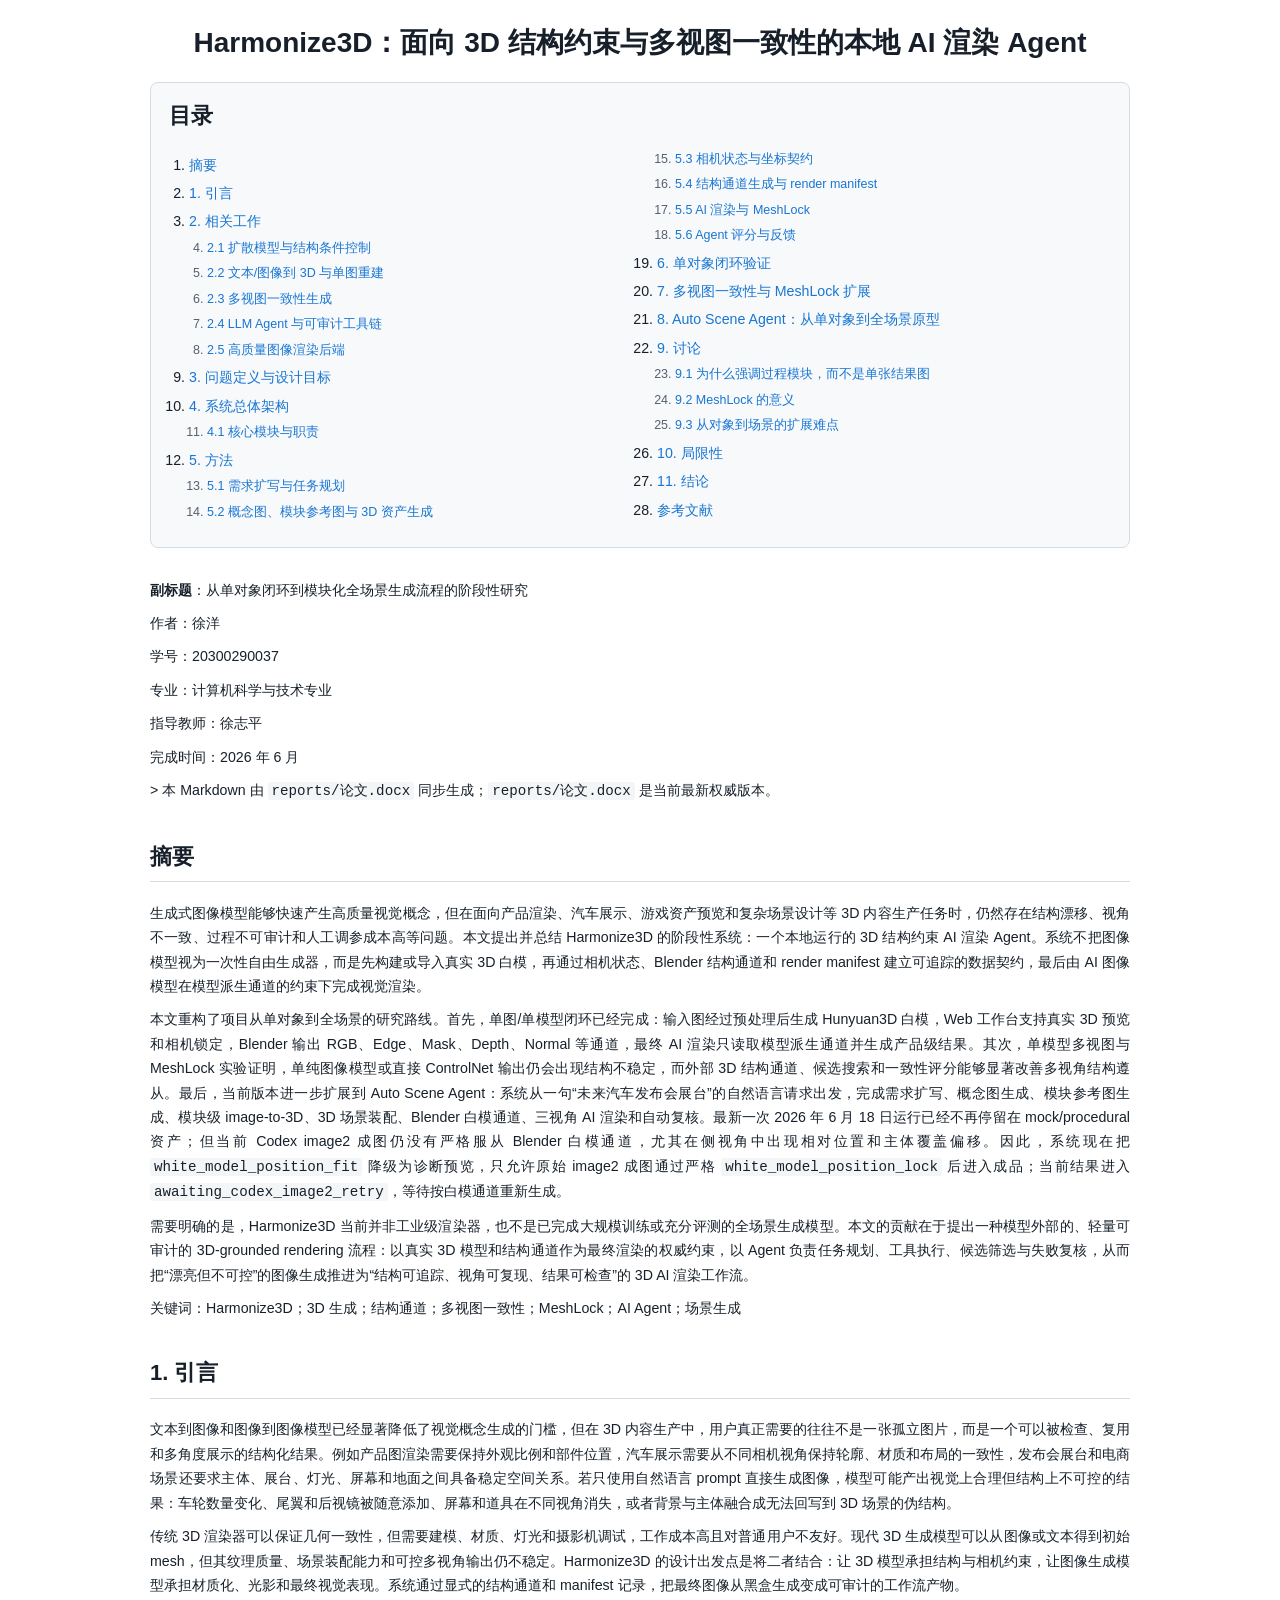
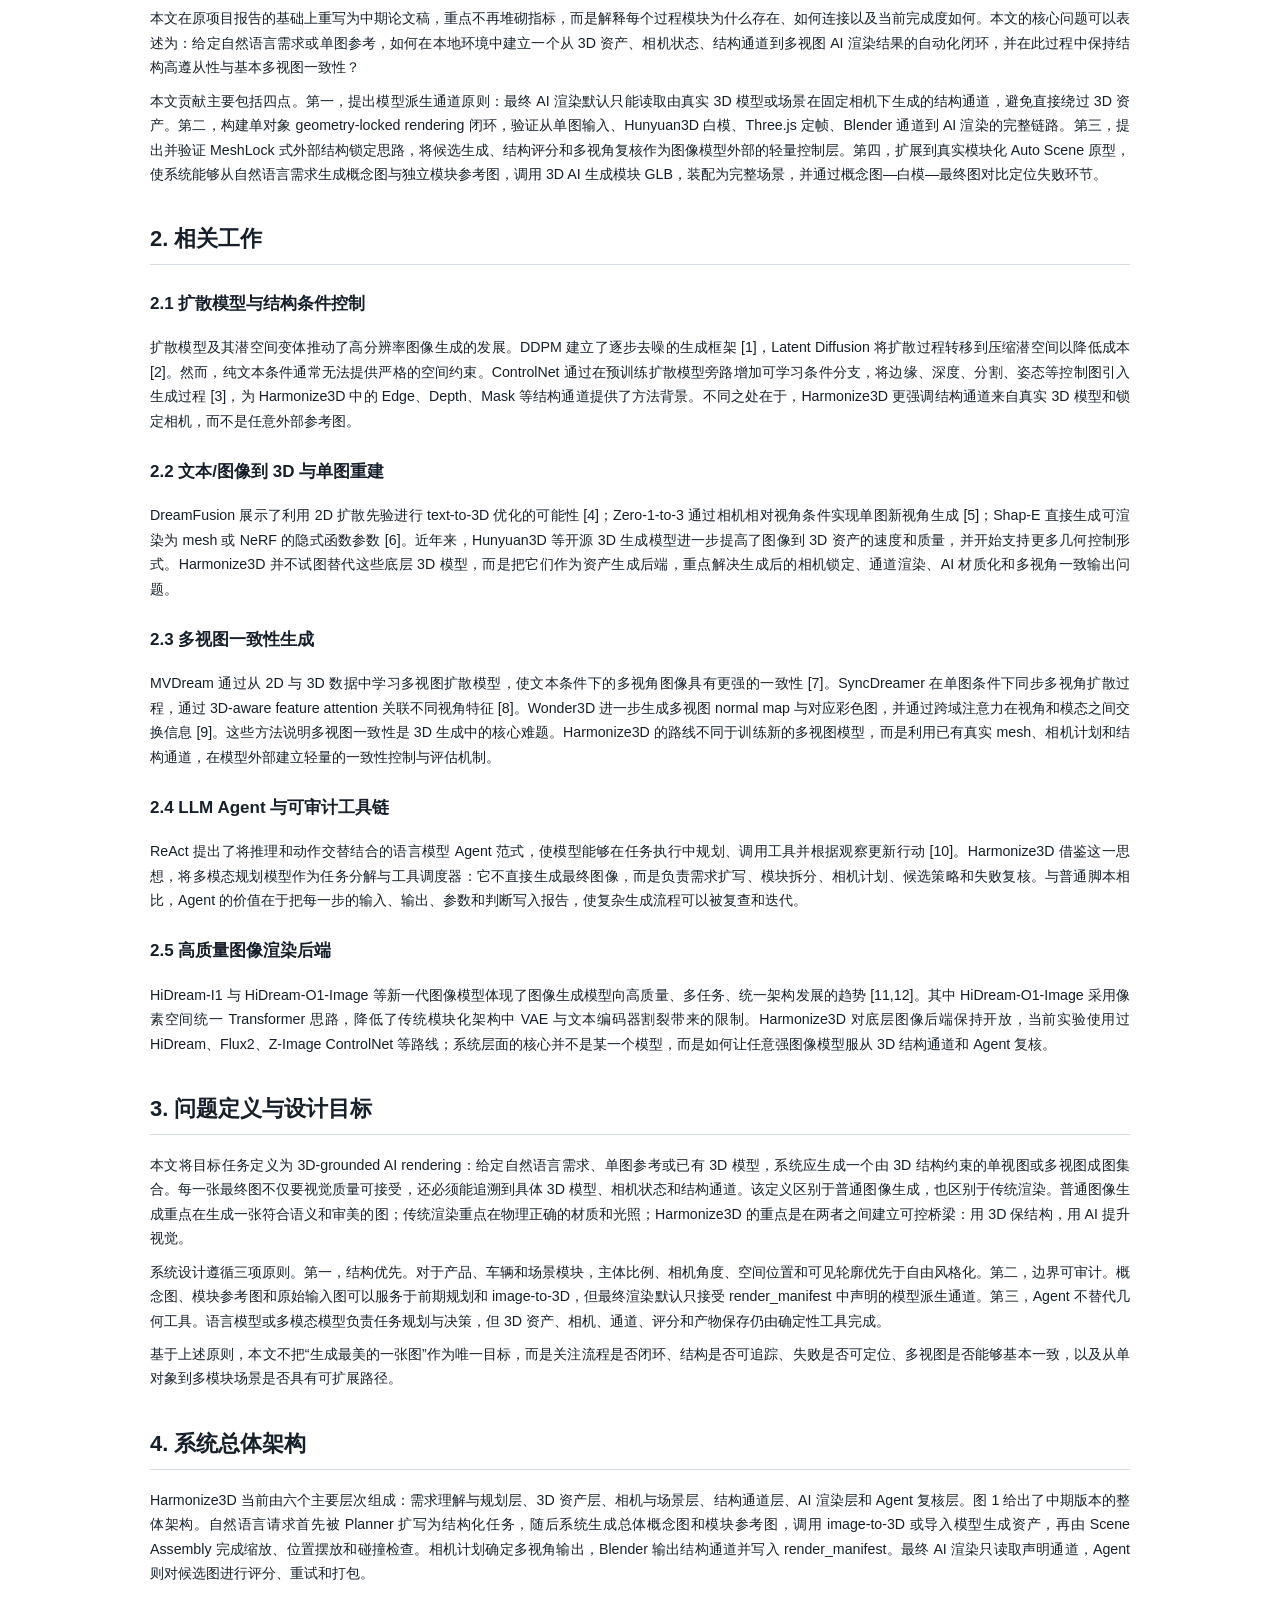
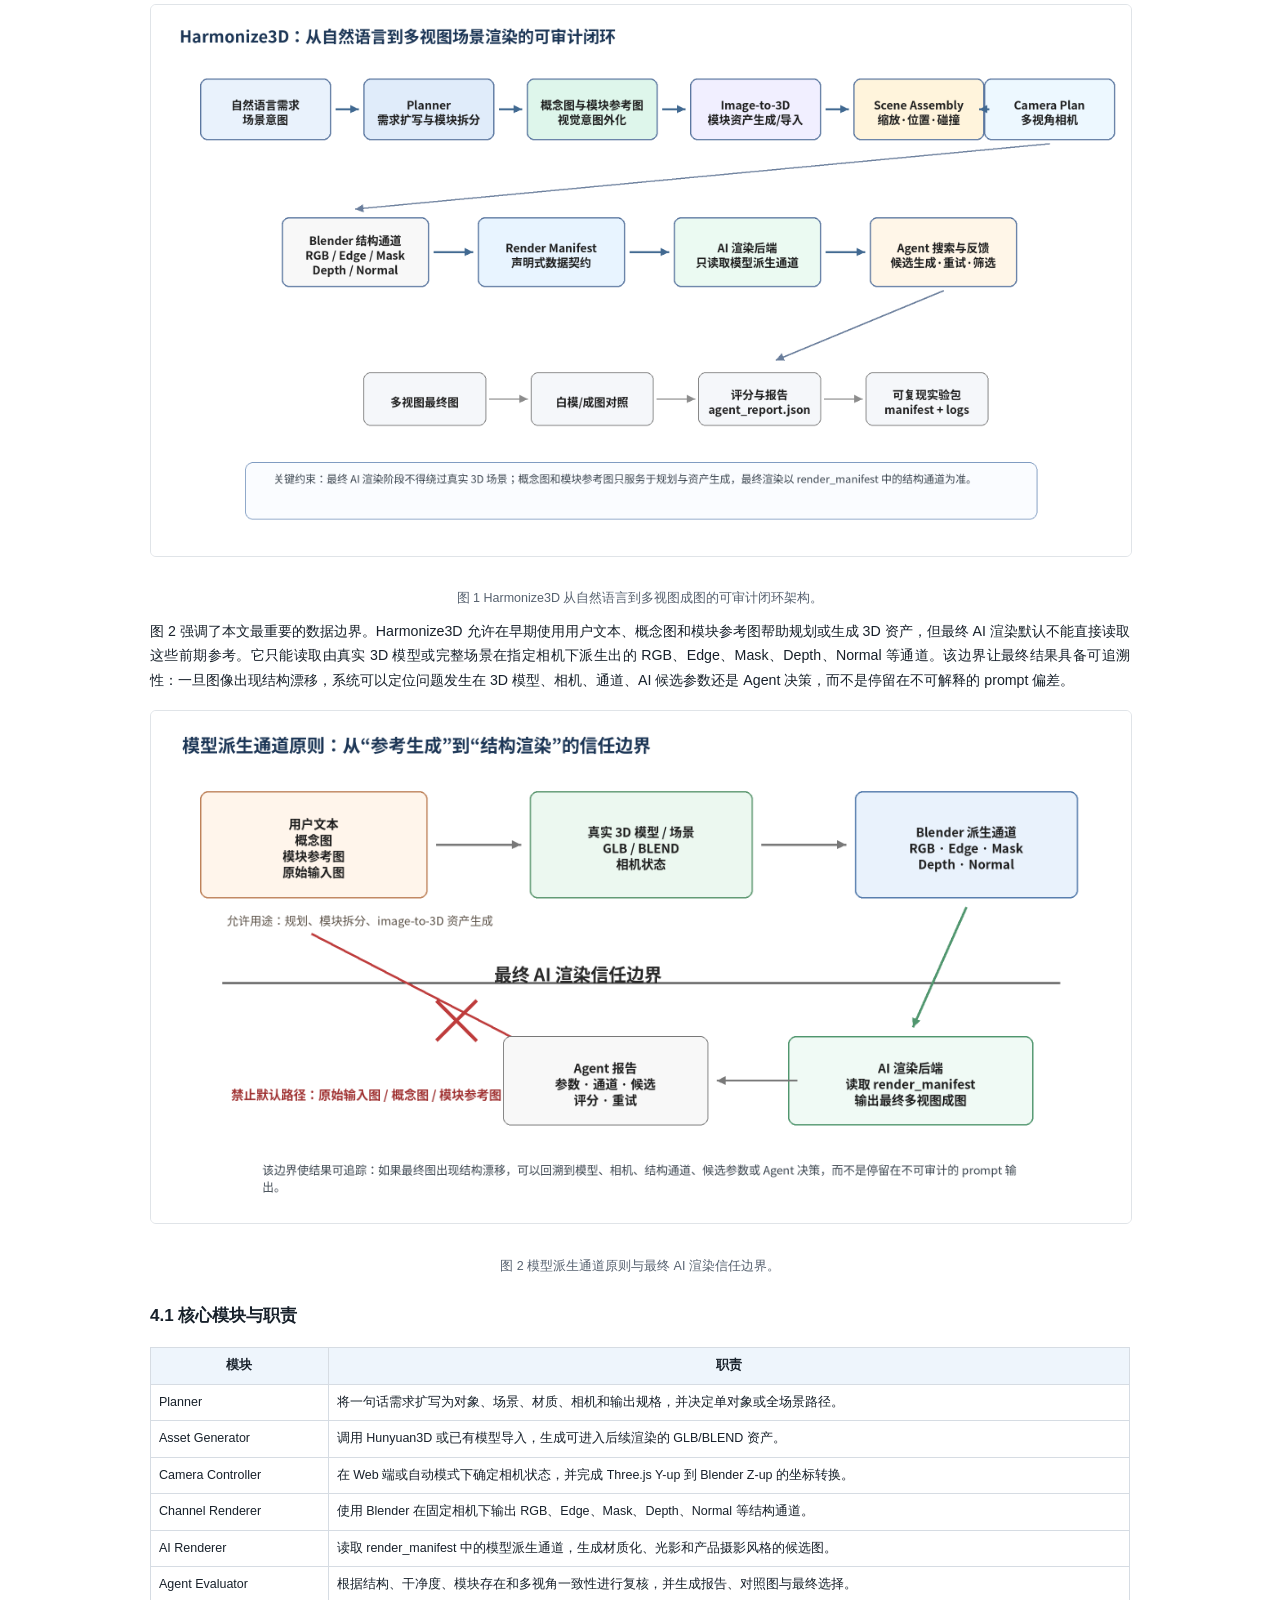
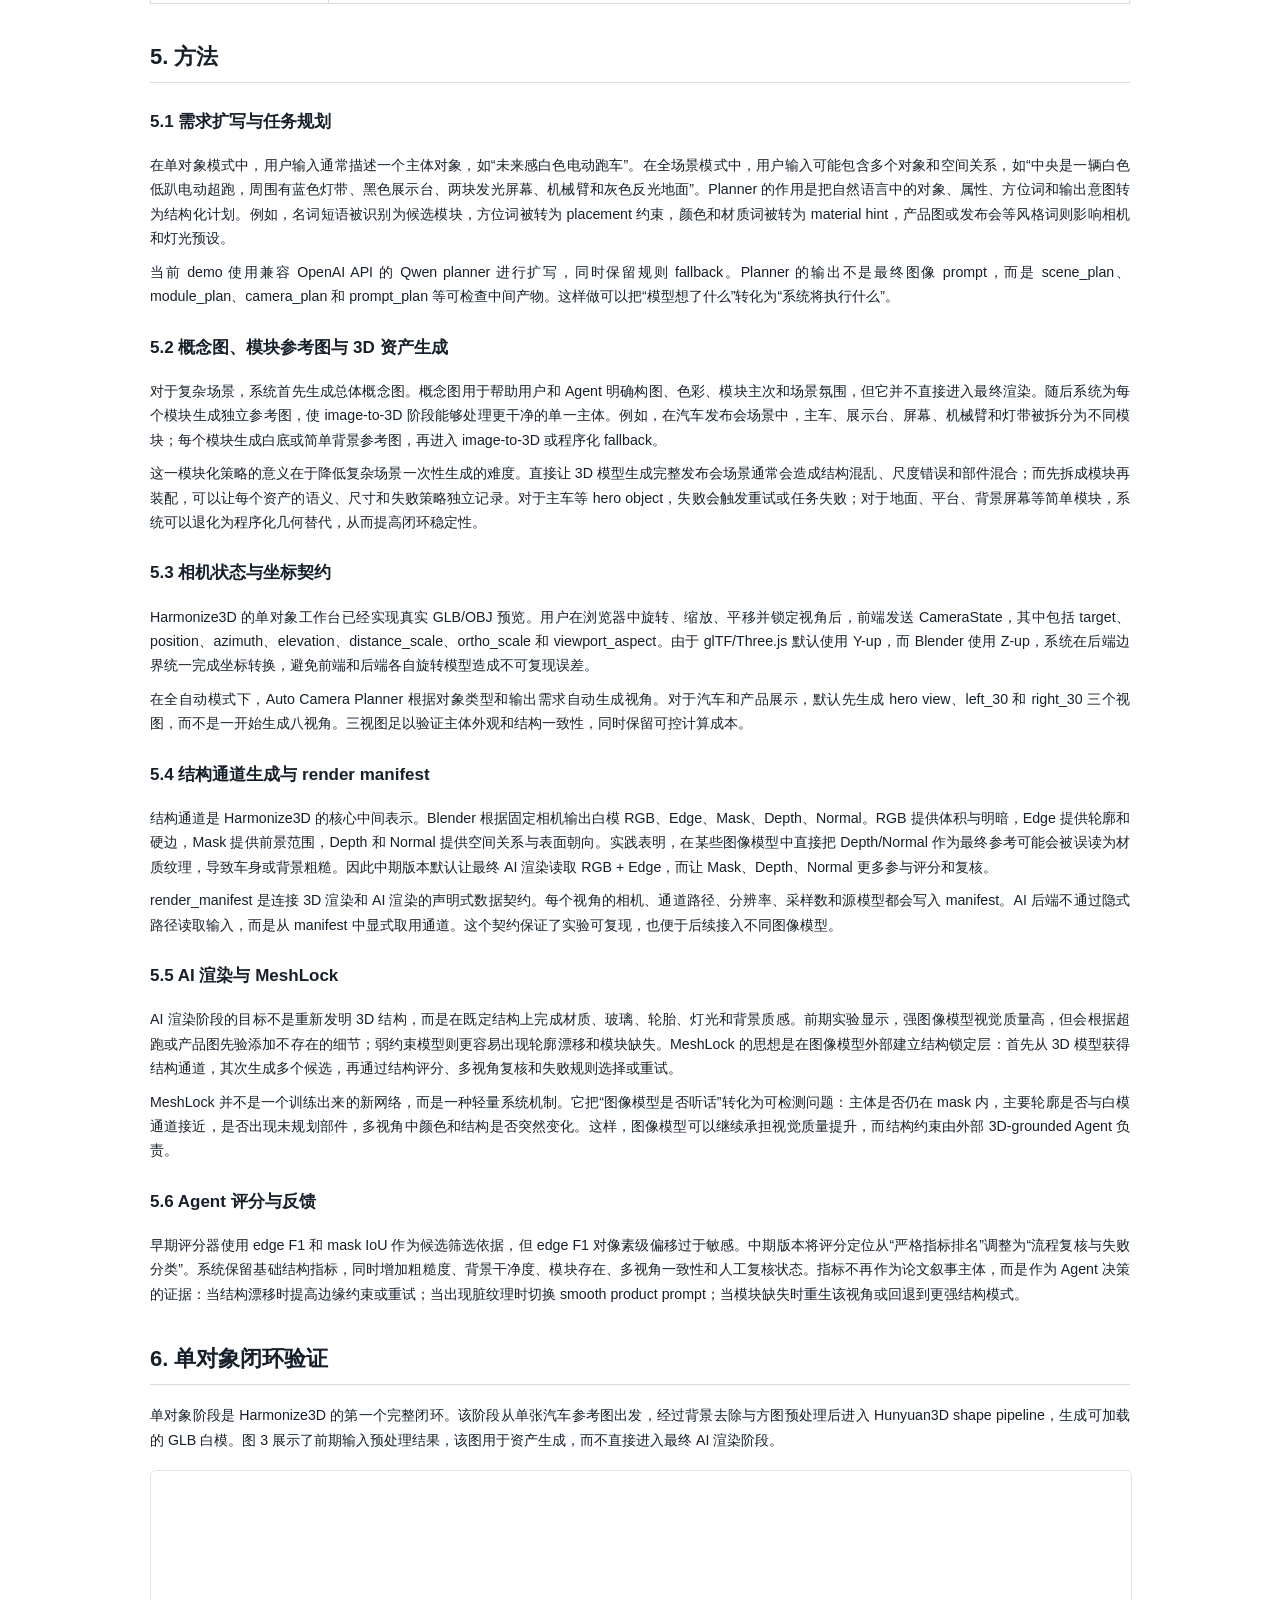
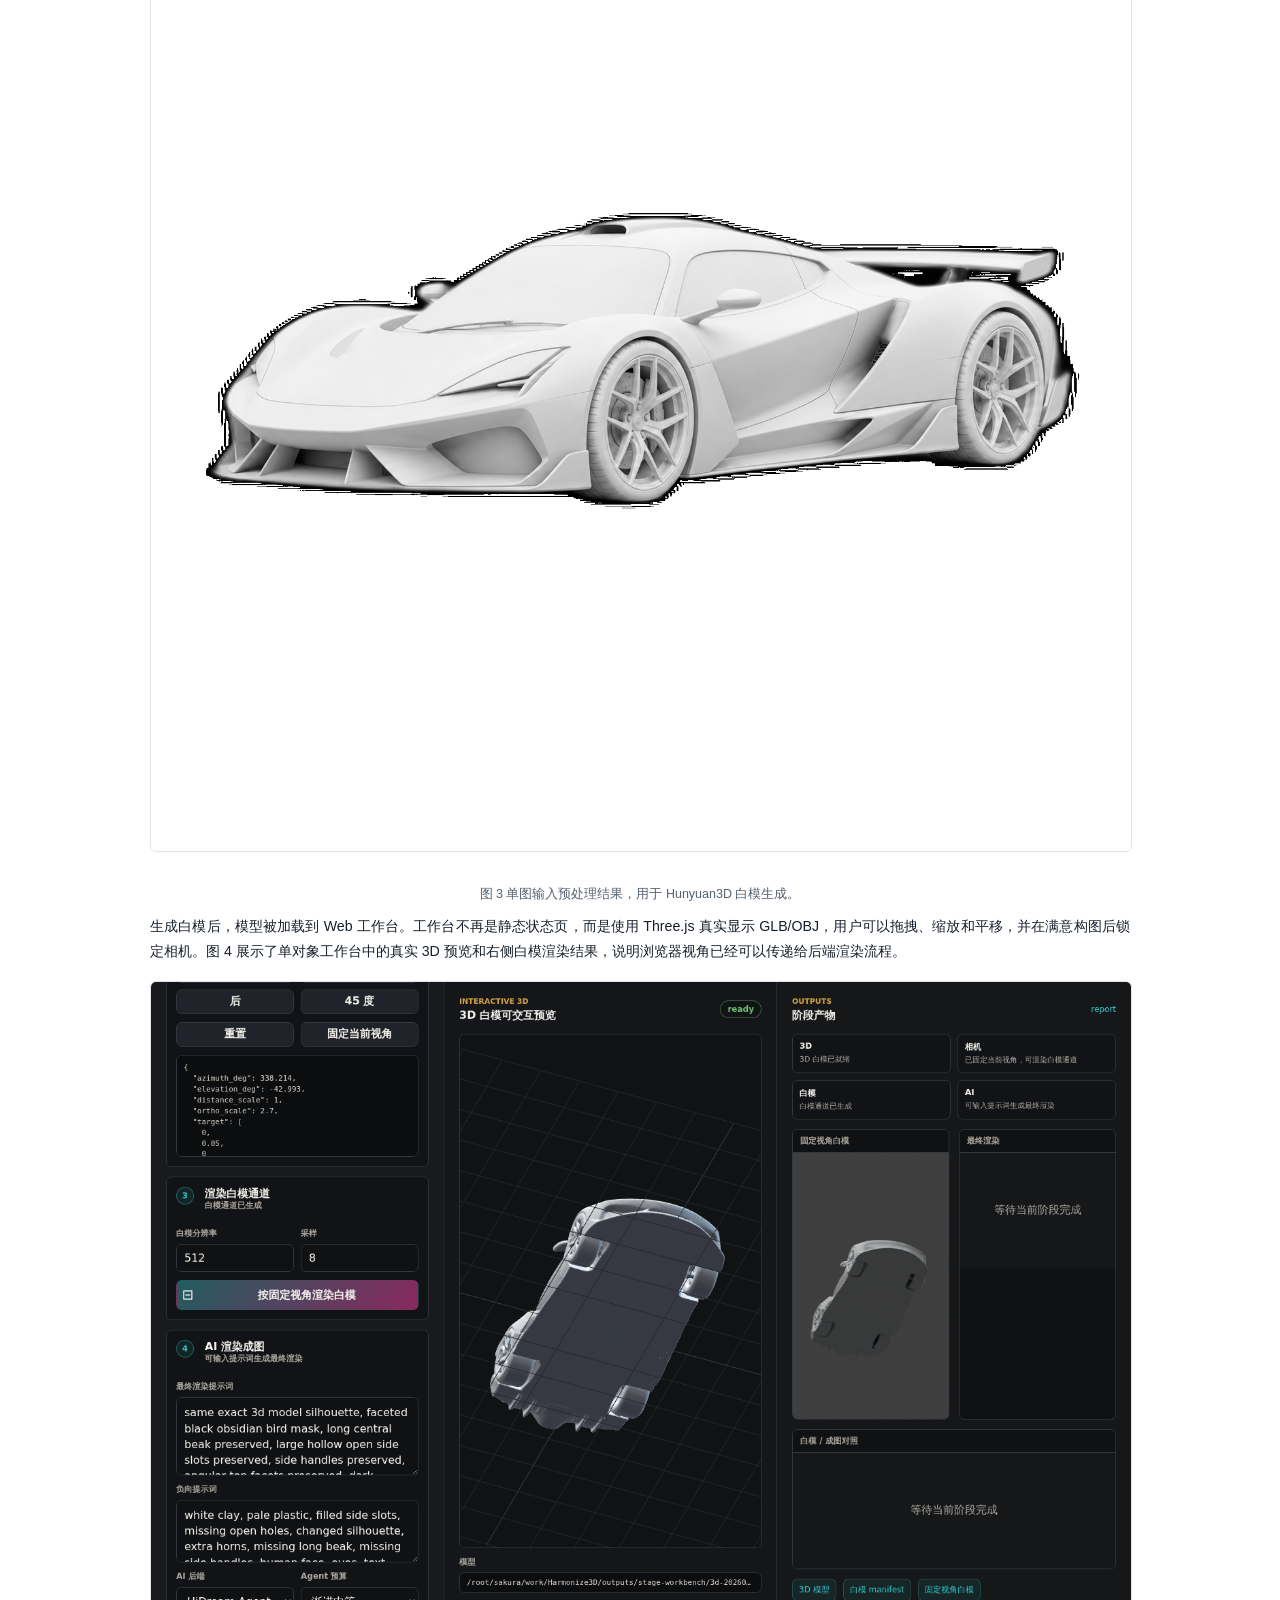
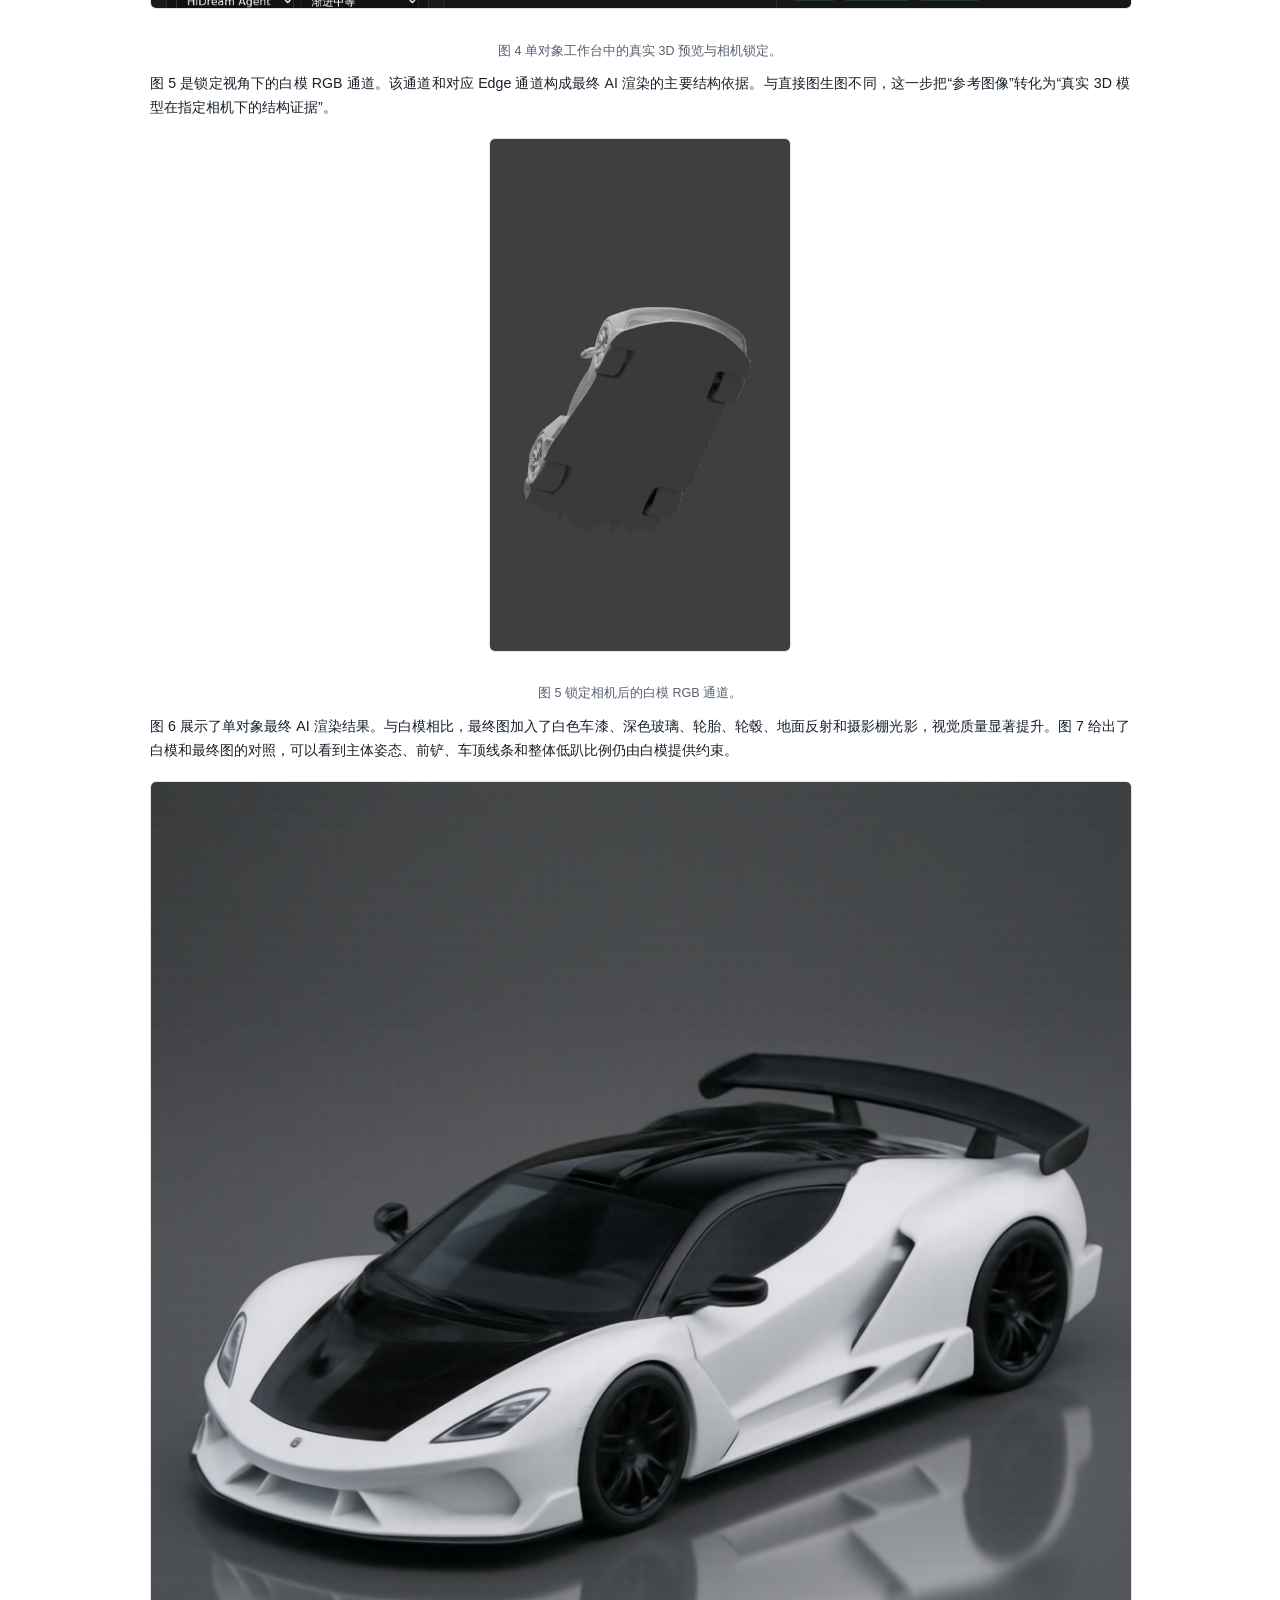
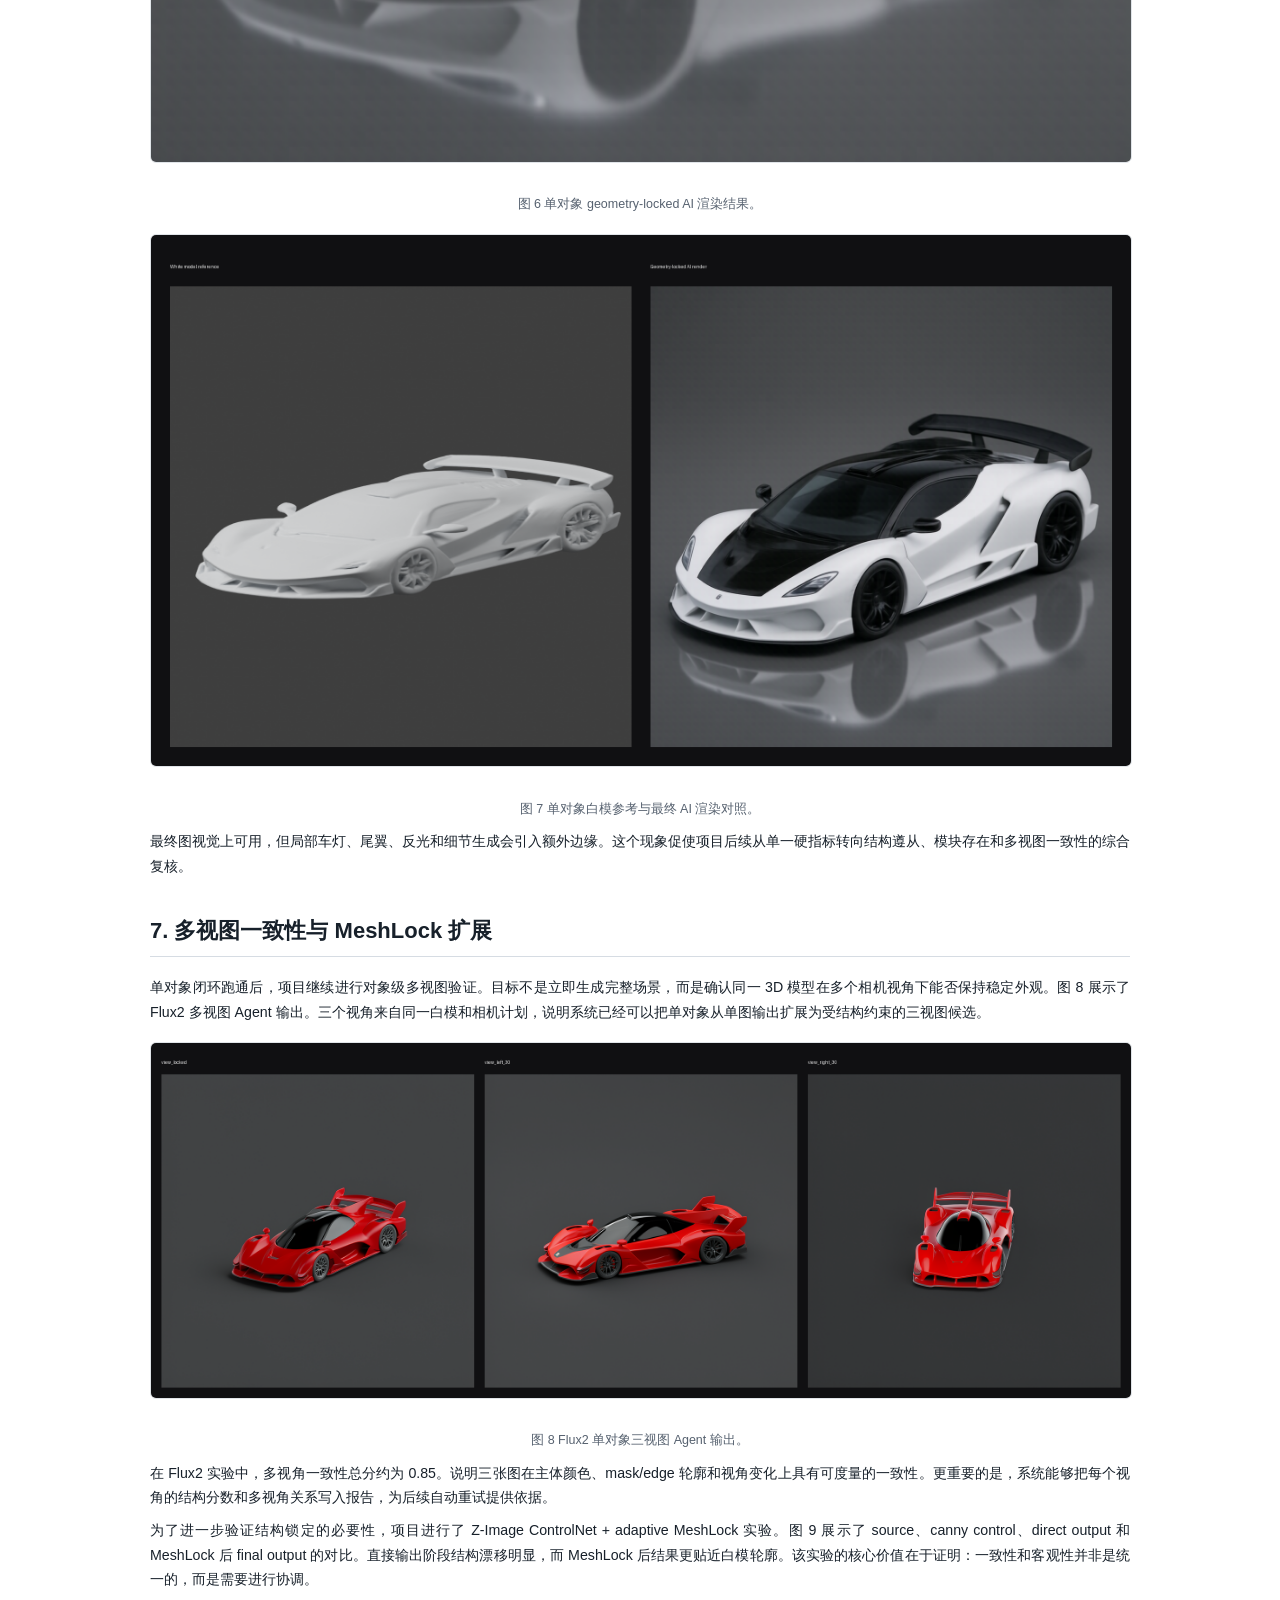
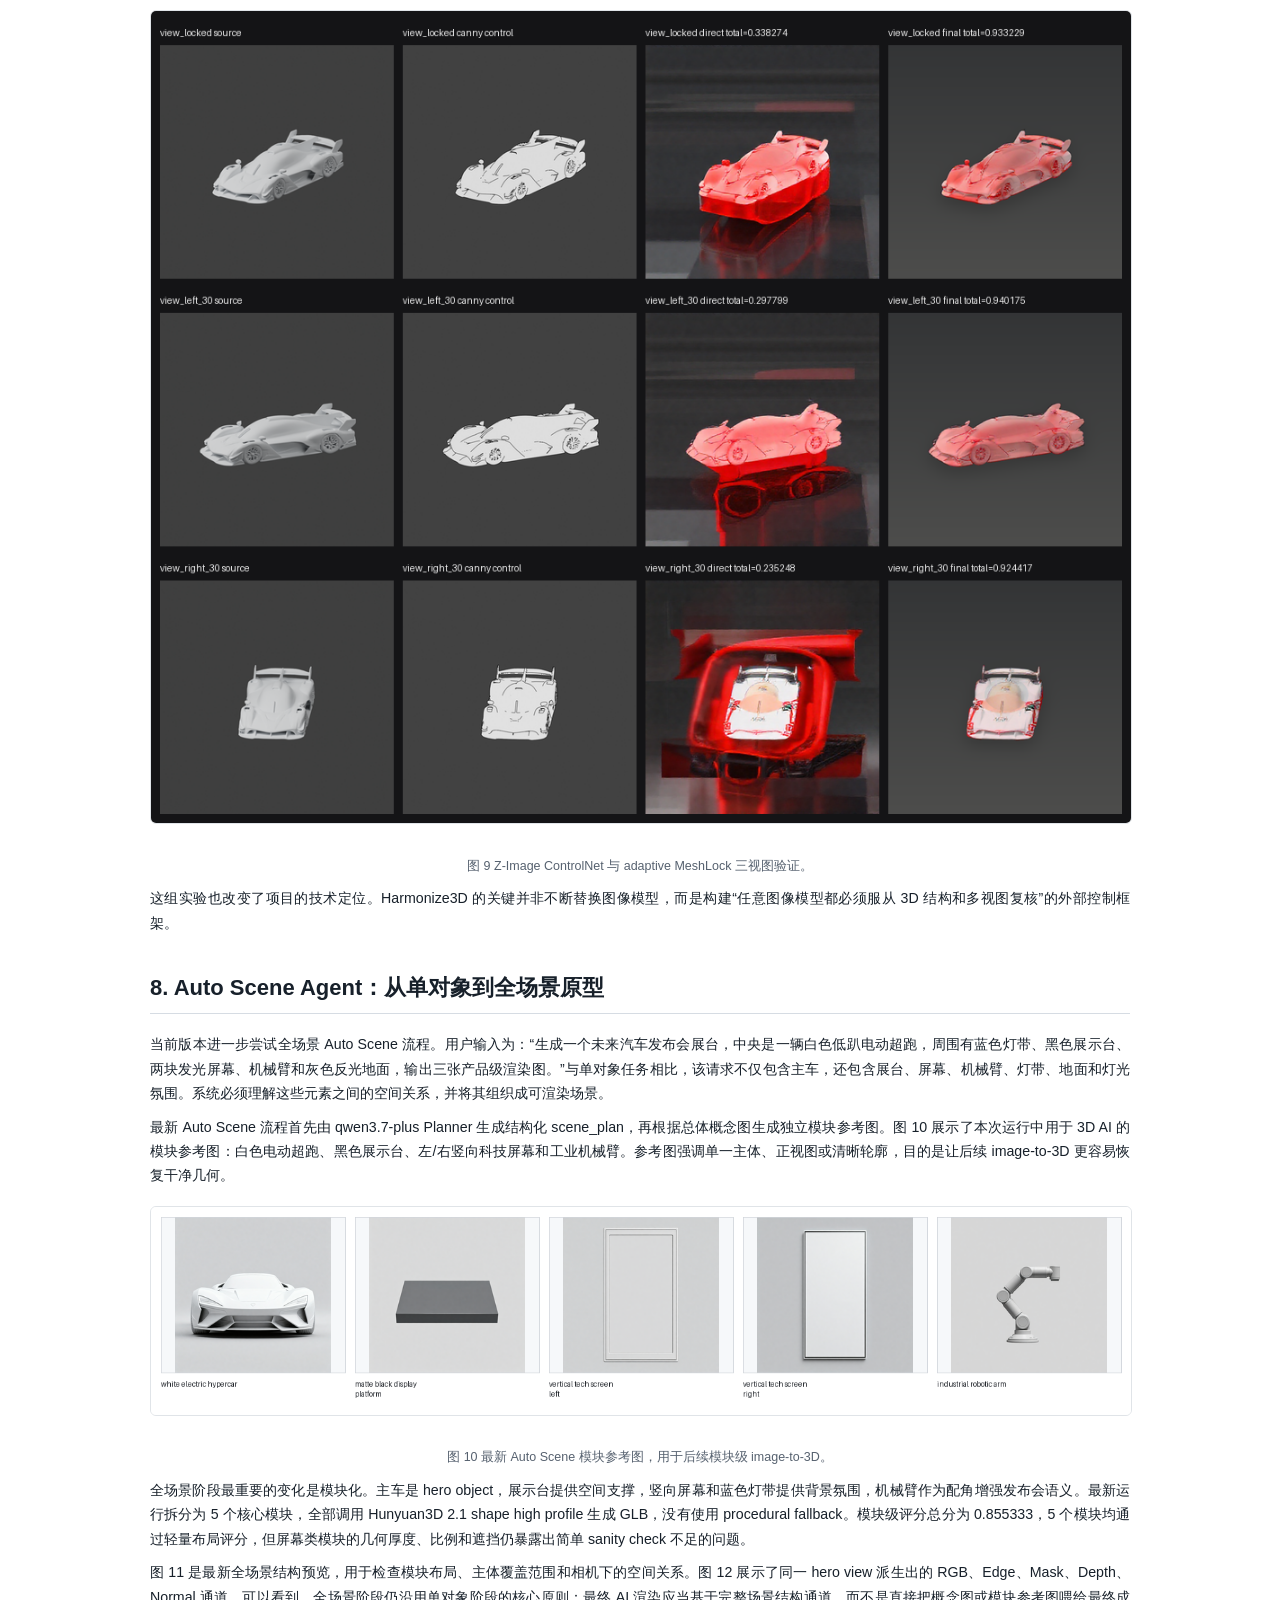
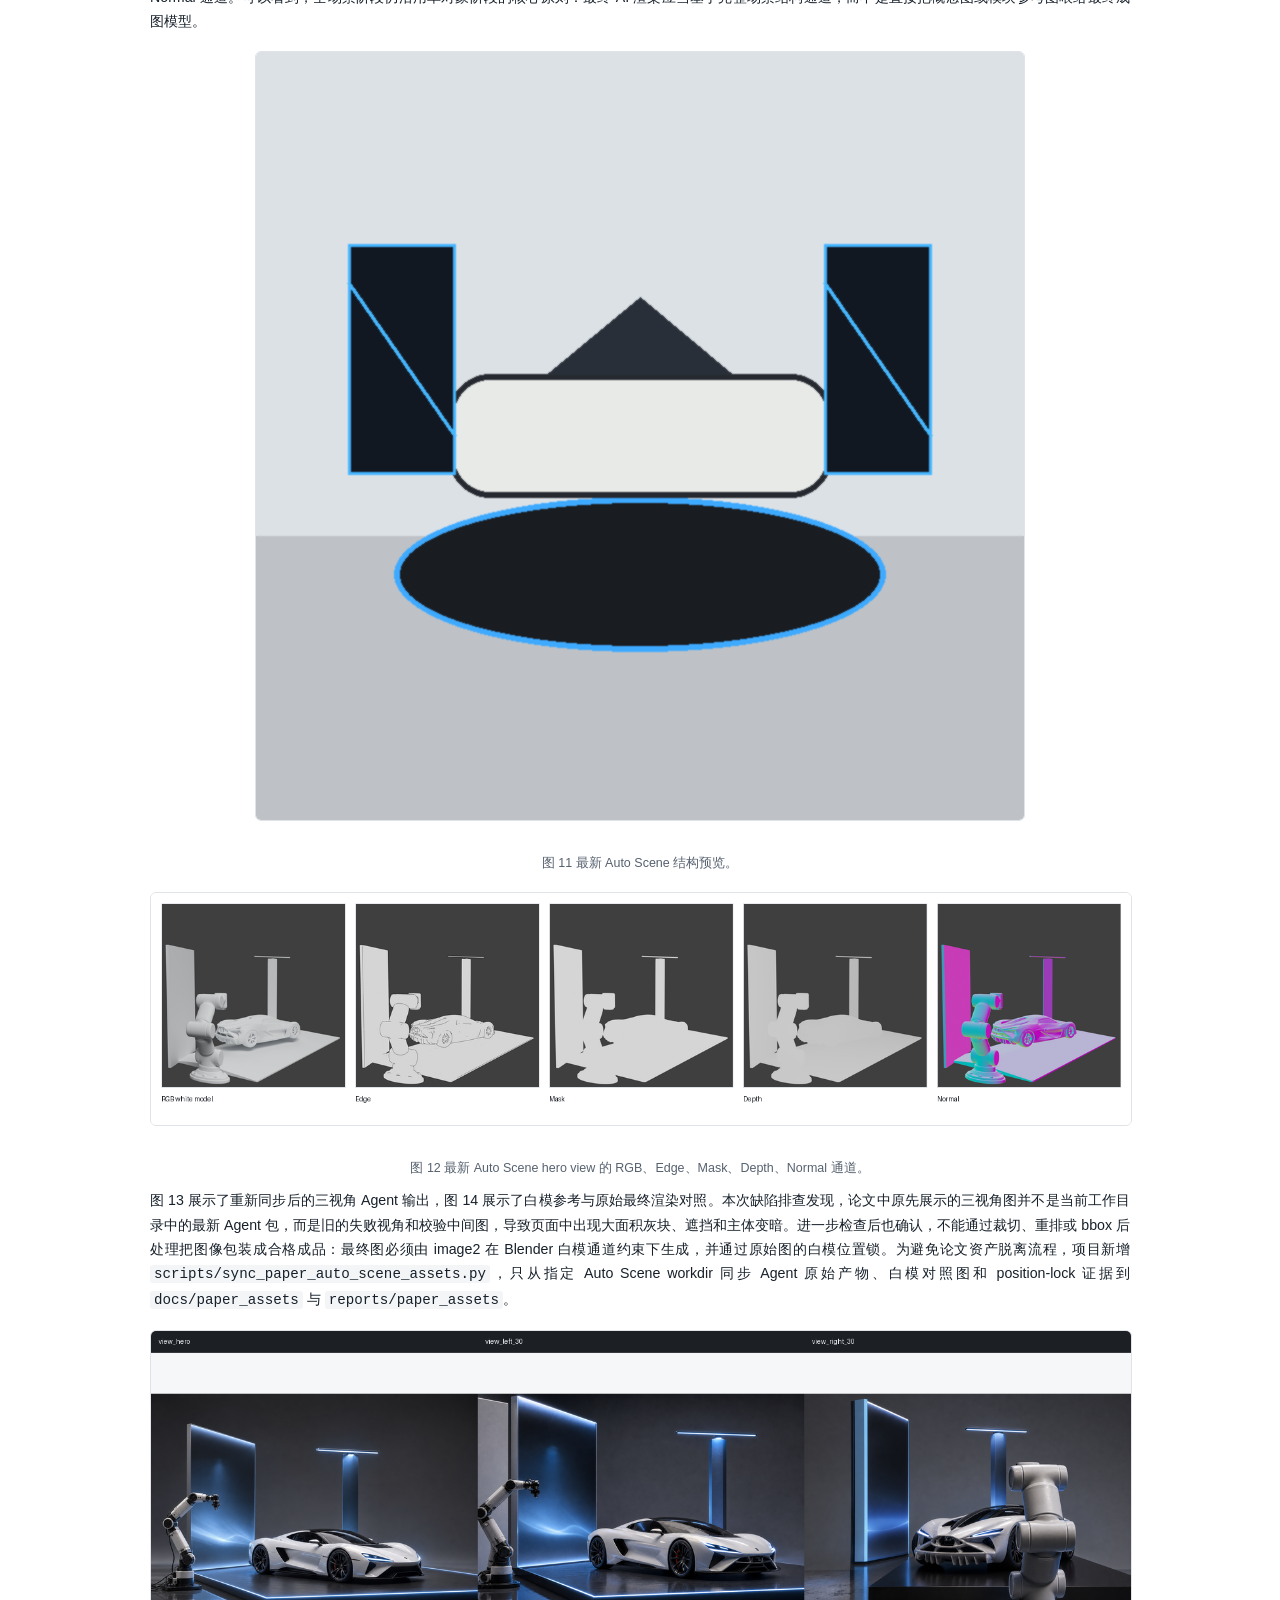
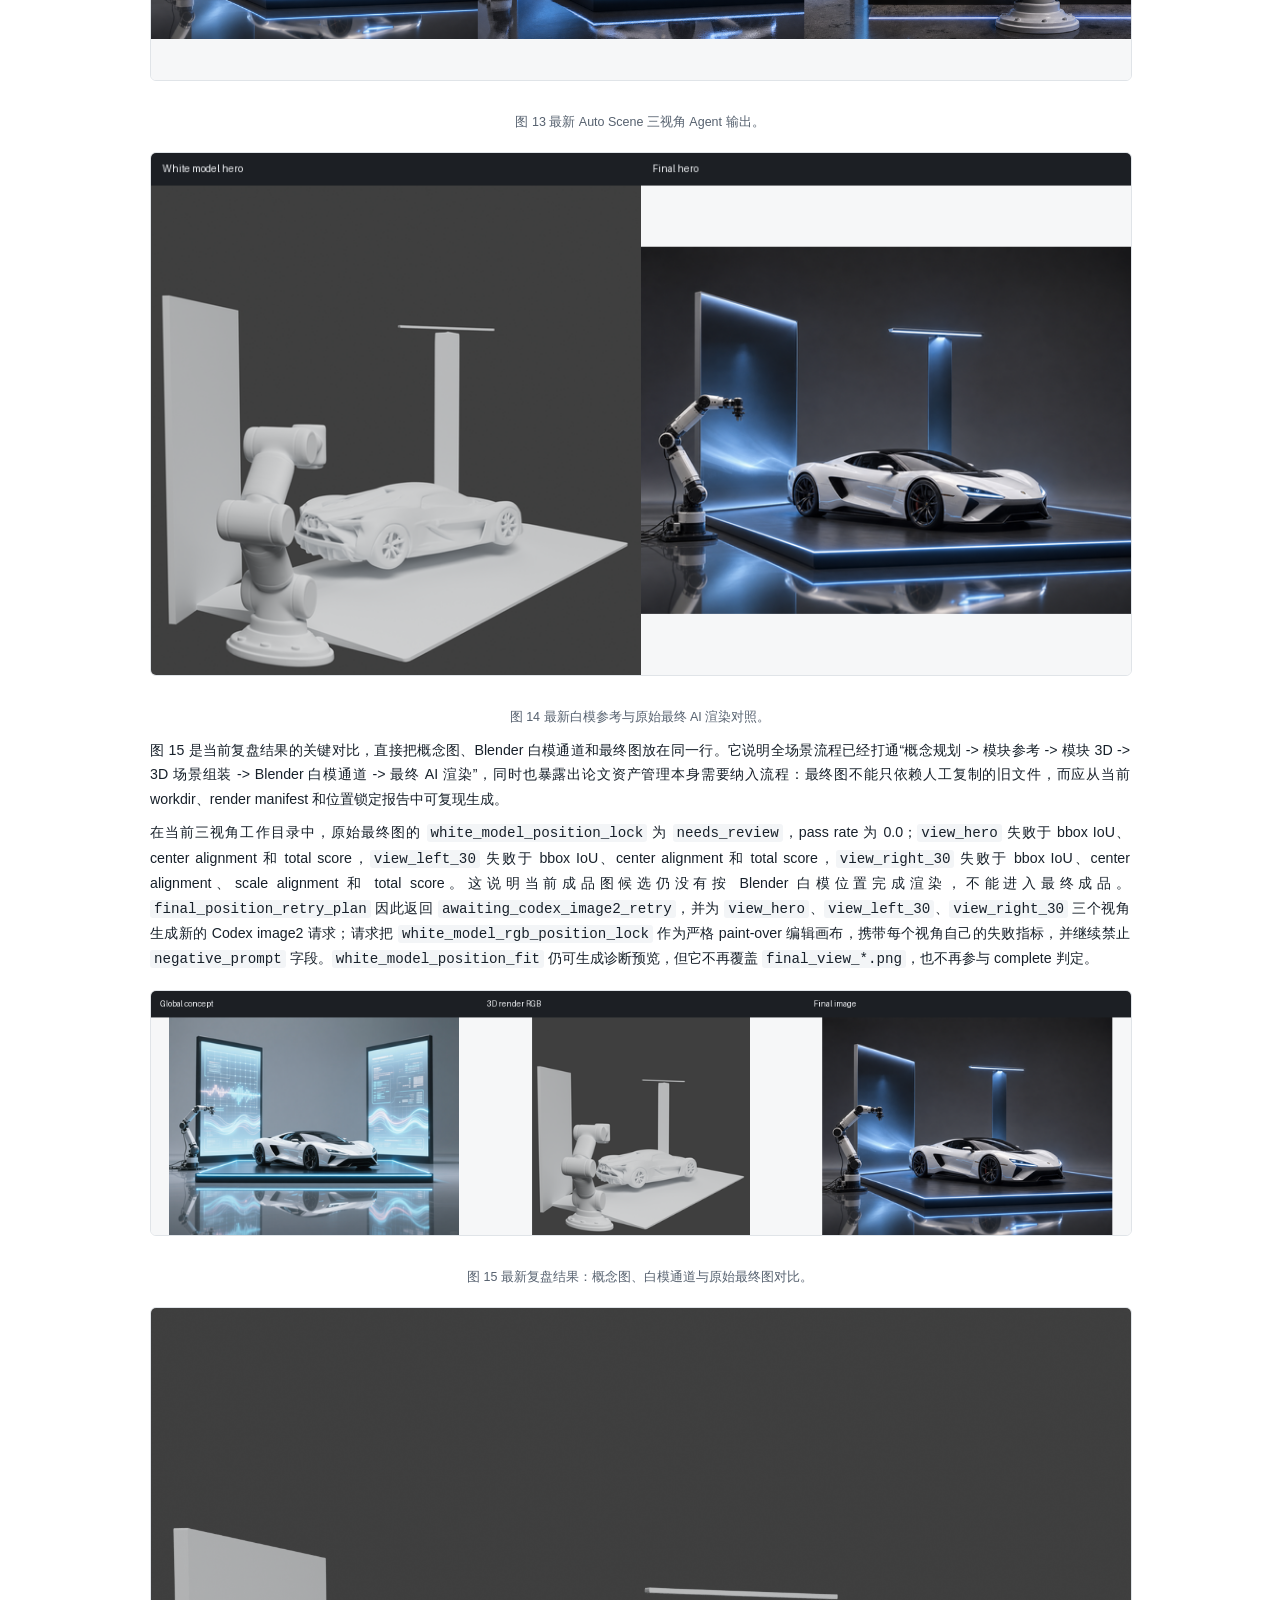
==== commit c972c336: "fix: enforce white model locked image2 retries" ====
--- a/reports/Harmonize3D_Paper_Deliverable.html
+++ b/reports/Harmonize3D_Paper_Deliverable.html
@@ -166,7 +166,7 @@
 <figure><img src="paper_assets/white_vs_final.png" alt="white_vs_final.png"></figure>
 <p class="caption">图 14  最新白模参考与原始最终 AI 渲染对照。</p>
 <p>图 15 是当前复盘结果的关键对比，直接把概念图、Blender 白模通道和最终图放在同一行。它说明全场景流程已经打通“概念规划 -&gt; 模块参考 -&gt; 模块 3D -&gt; 3D 场景组装 -&gt; Blender 白模通道 -&gt; 最终 AI 渲染”，同时也暴露出论文资产管理本身需要纳入流程：最终图不能只依赖人工复制的旧文件，而应从当前 workdir、render manifest 和位置锁定报告中可复现生成。</p>
-<p>在当前三视角工作目录中，原始最终图的 <code>white_model_position_lock</code> 为 <code>needs_review</code>，pass rate 为 0.333333；失败集中在 <code>view_left_30</code> 的 center alignment 和 <code>view_right_30</code> 的 total score。<code>final_position_retry_plan</code> 因此返回 <code>awaiting_codex_image2_retry</code>，并为 <code>view_hero</code>、<code>view_left_30</code>、<code>view_right_30</code> 三个视角生成新的 Codex image2 请求。<code>white_model_position_fit</code> 仍可生成诊断预览，但它不再覆盖 <code>final_view_*.png</code>，也不再参与 complete 判定。</p>
+<p>在当前三视角工作目录中，原始最终图的 <code>white_model_position_lock</code> 为 <code>needs_review</code>，pass rate 为 0.0；<code>view_hero</code> 失败于 bbox IoU、center alignment 和 total score，<code>view_left_30</code> 失败于 bbox IoU、center alignment 和 total score，<code>view_right_30</code> 失败于 bbox IoU、center alignment、scale alignment 和 total score。这说明当前成品图候选仍没有按 Blender 白模位置完成渲染，不能进入最终成品。<code>final_position_retry_plan</code> 因此返回 <code>awaiting_codex_image2_retry</code>，并为 <code>view_hero</code>、<code>view_left_30</code>、<code>view_right_30</code> 三个视角生成新的 Codex image2 请求；请求把 <code>white_model_rgb_position_lock</code> 作为严格 paint-over 编辑画布，携带每个视角自己的失败指标，并继续禁止 <code>negative_prompt</code> 字段。<code>white_model_position_fit</code> 仍可生成诊断预览，但它不再覆盖 <code>final_view_*.png</code>，也不再参与 complete 判定。</p>
 <figure><img src="paper_assets/concept_vs_final.png" alt="concept_vs_final.png"></figure>
 <p class="caption">图 15  最新复盘结果：概念图、白模通道与原始最终图对比。</p>
 <figure><img src="paper_assets/white_model_view_hero.png" alt="white_model_view_hero.png"></figure>
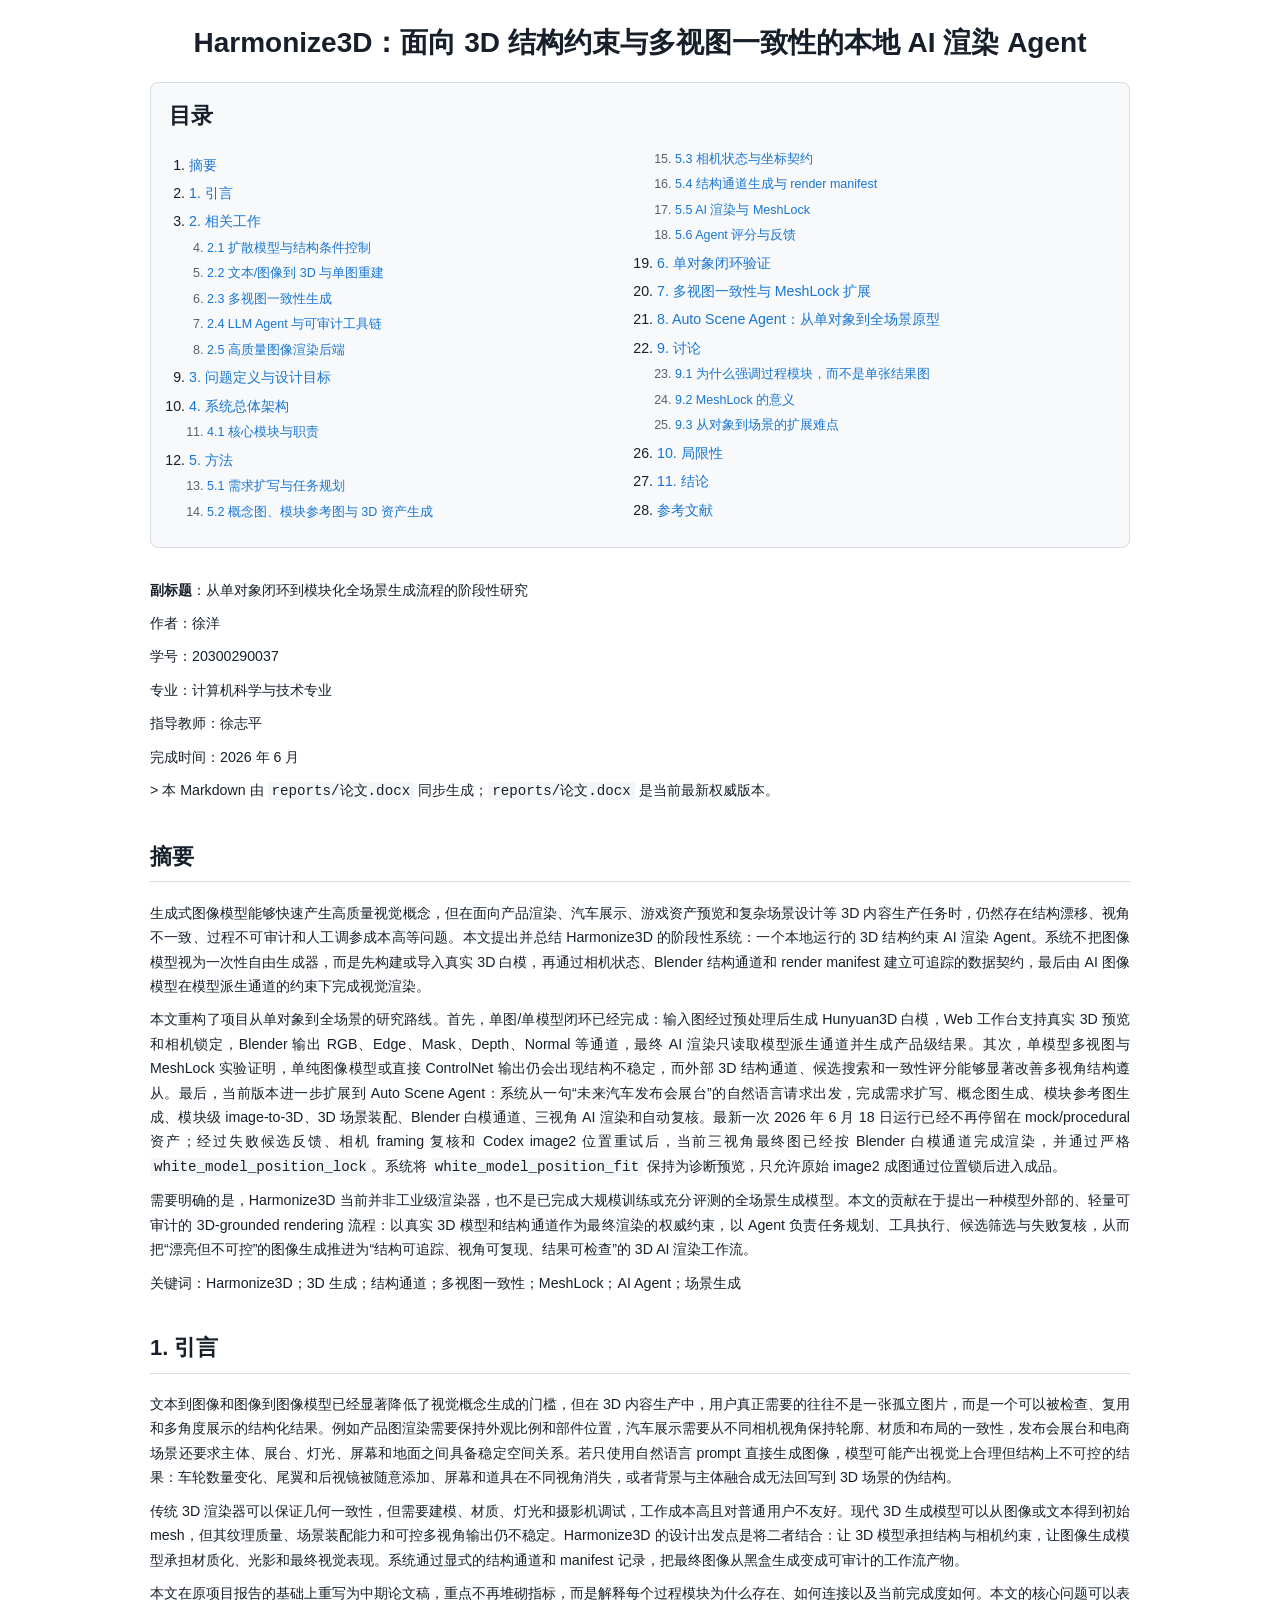
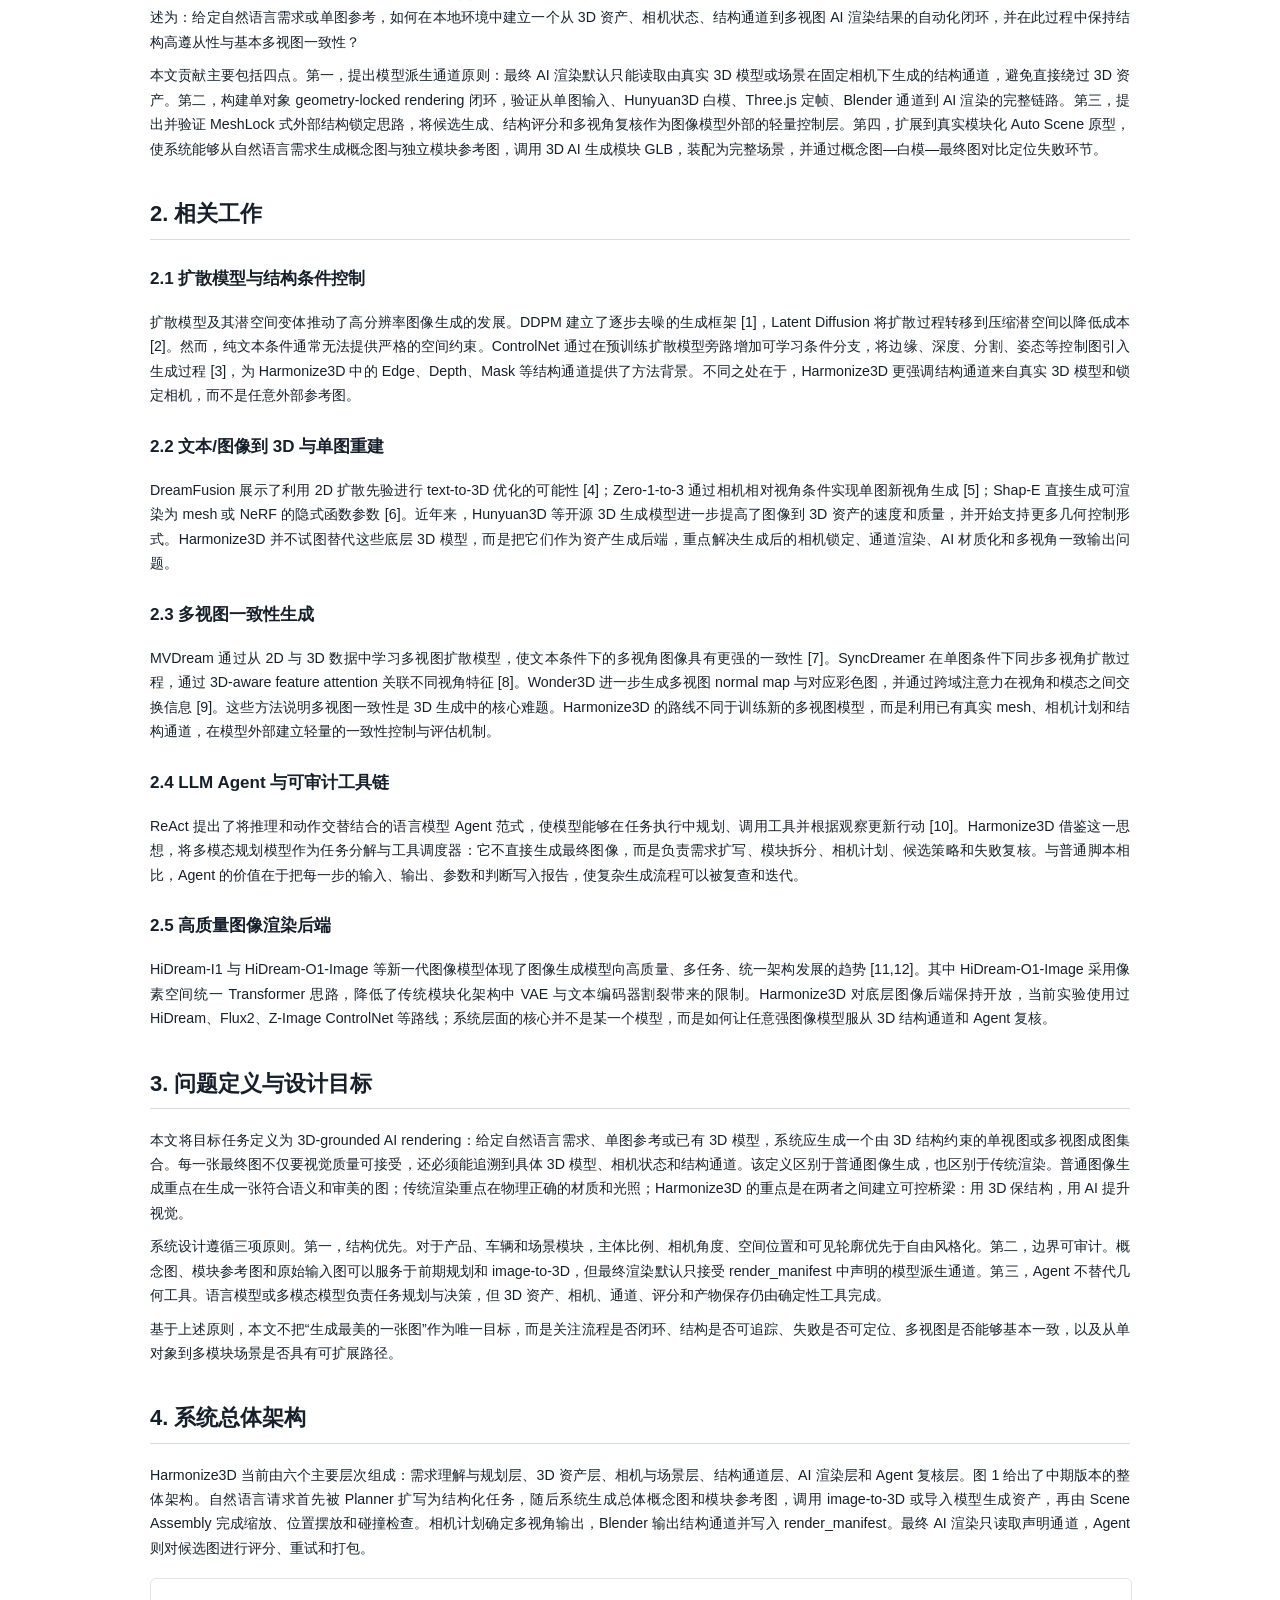
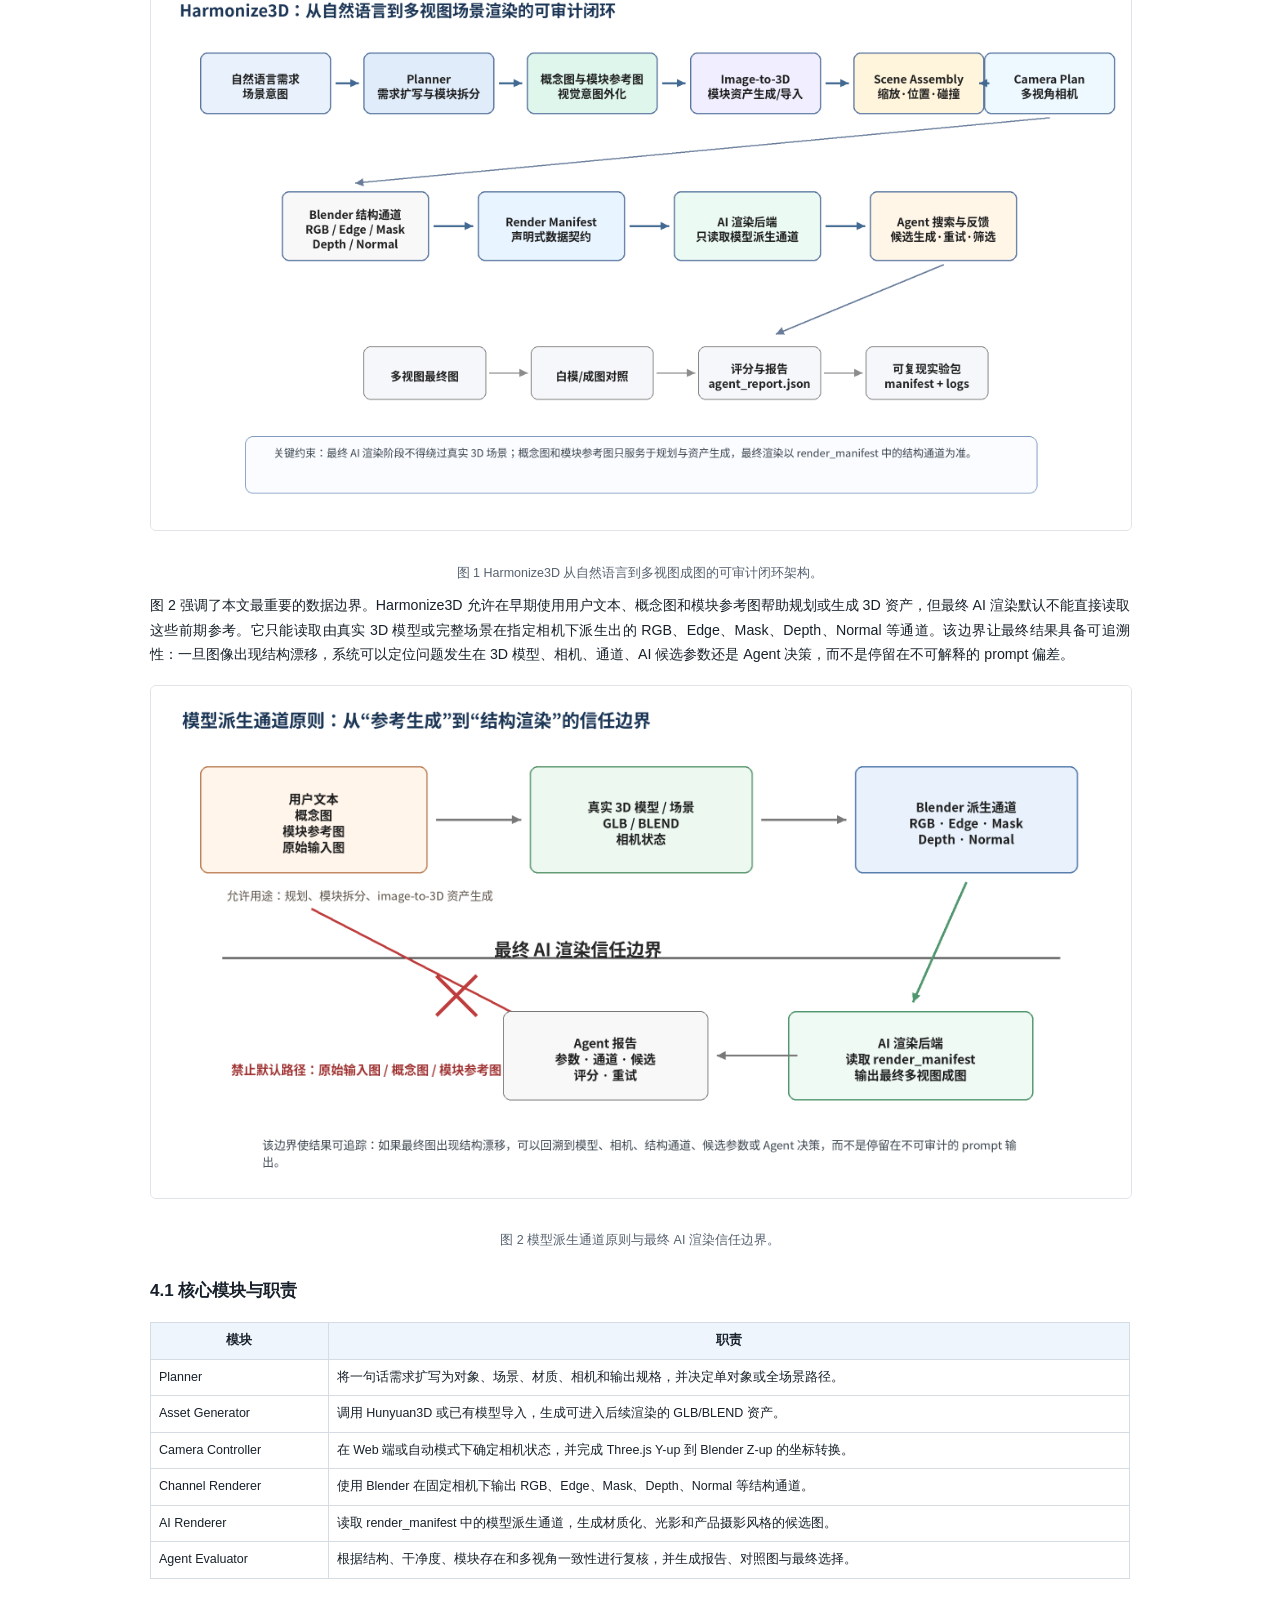
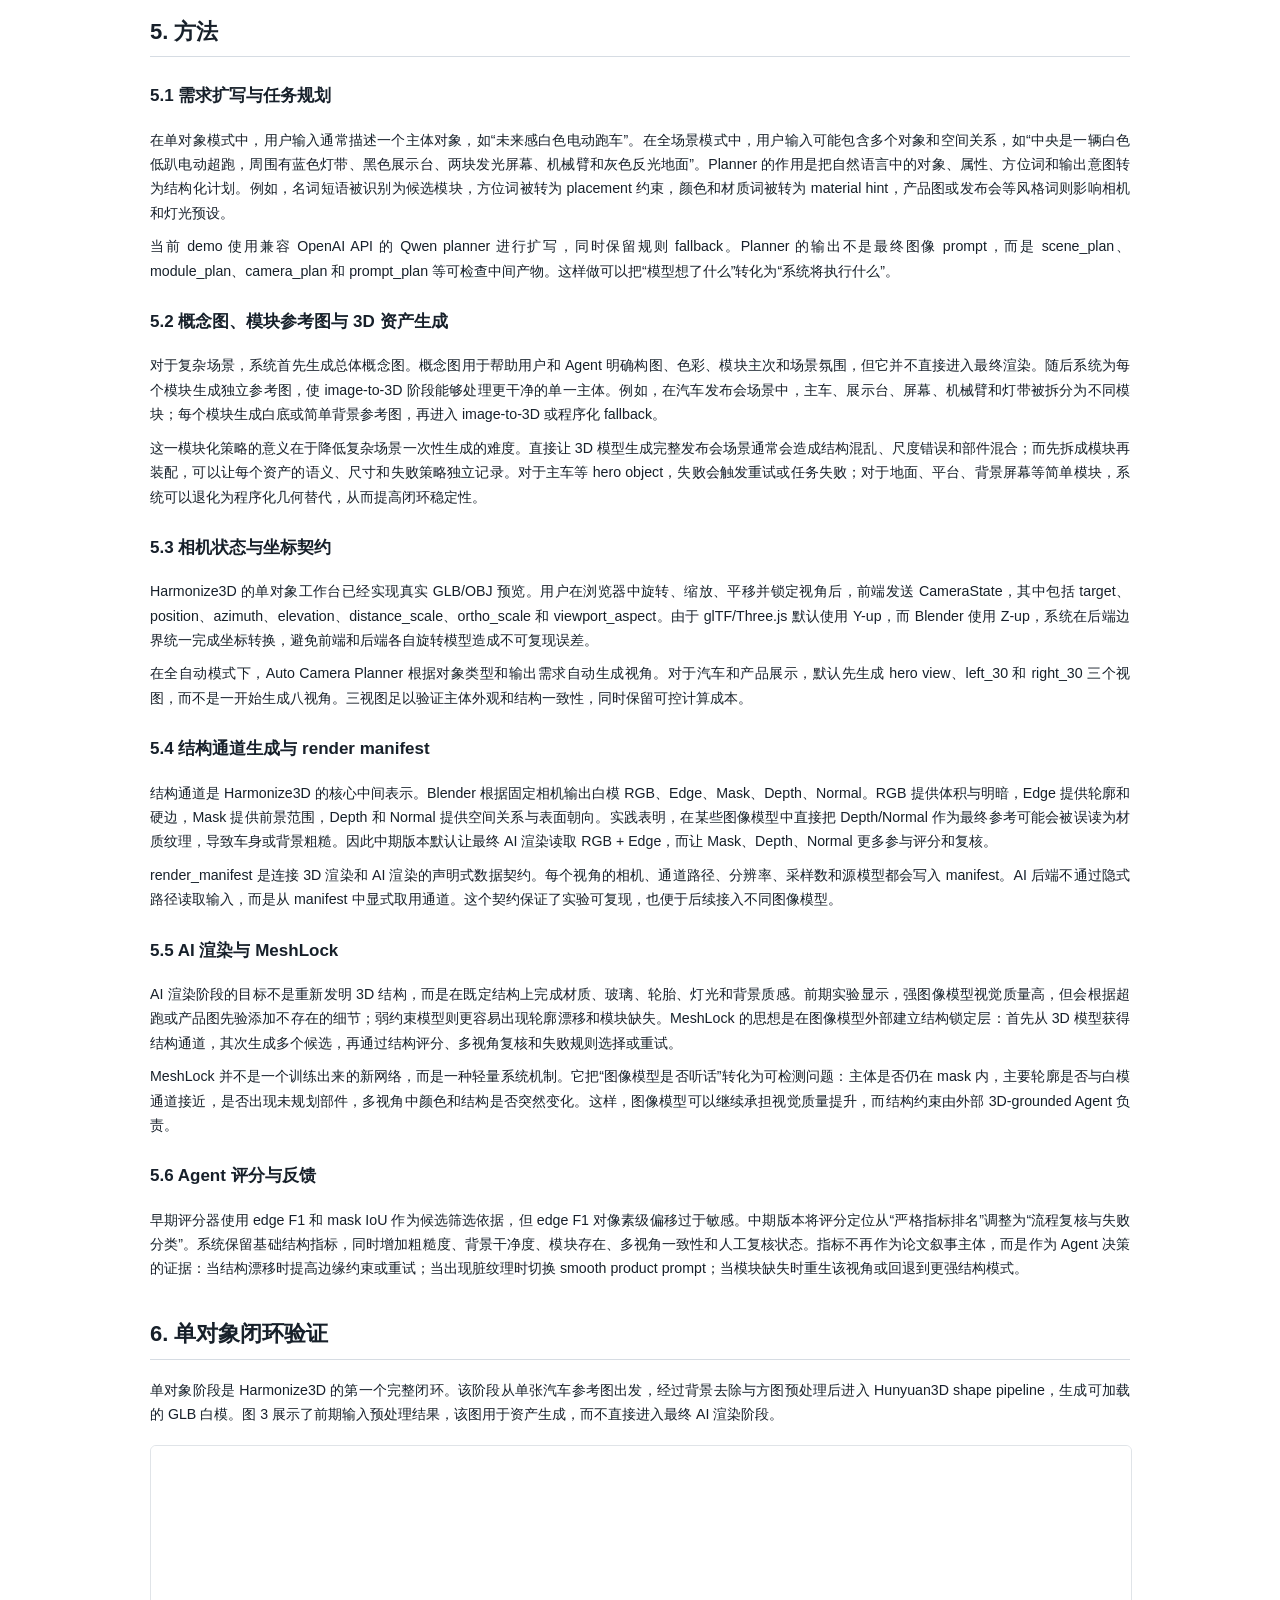
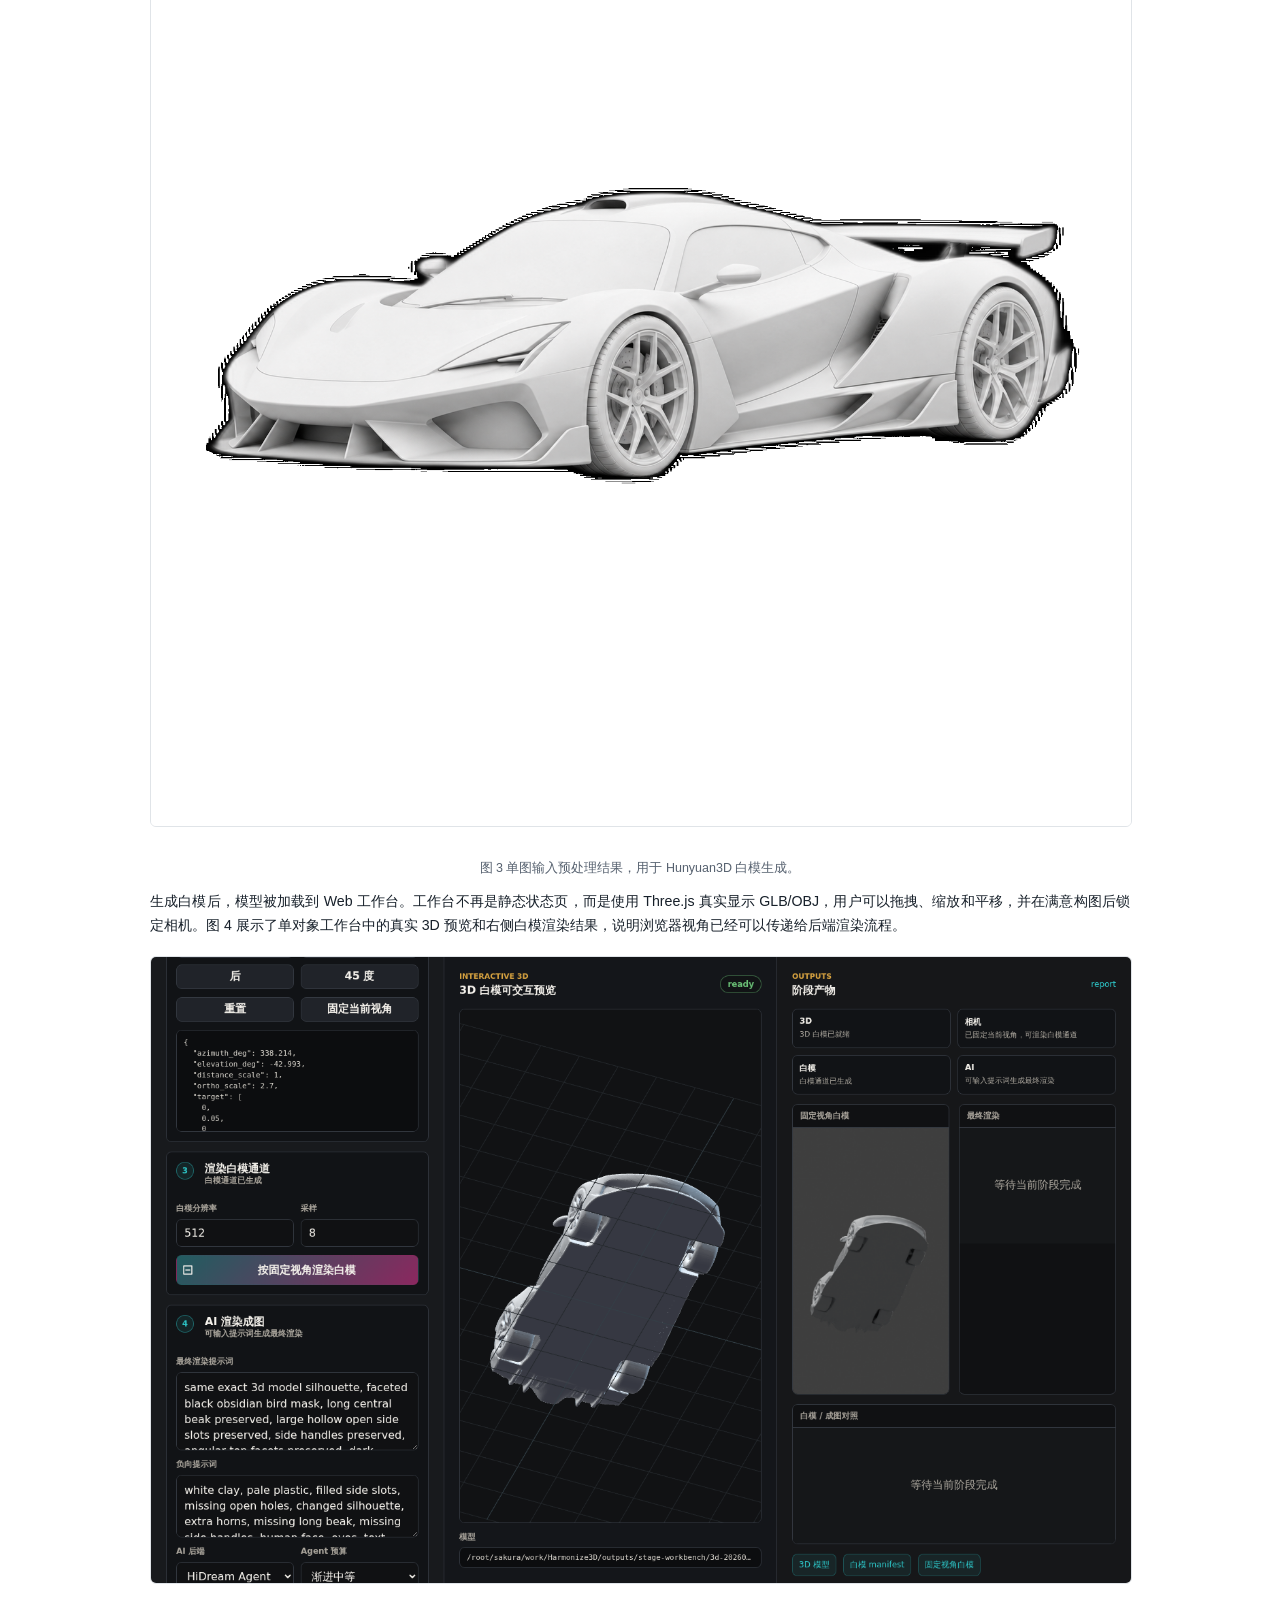
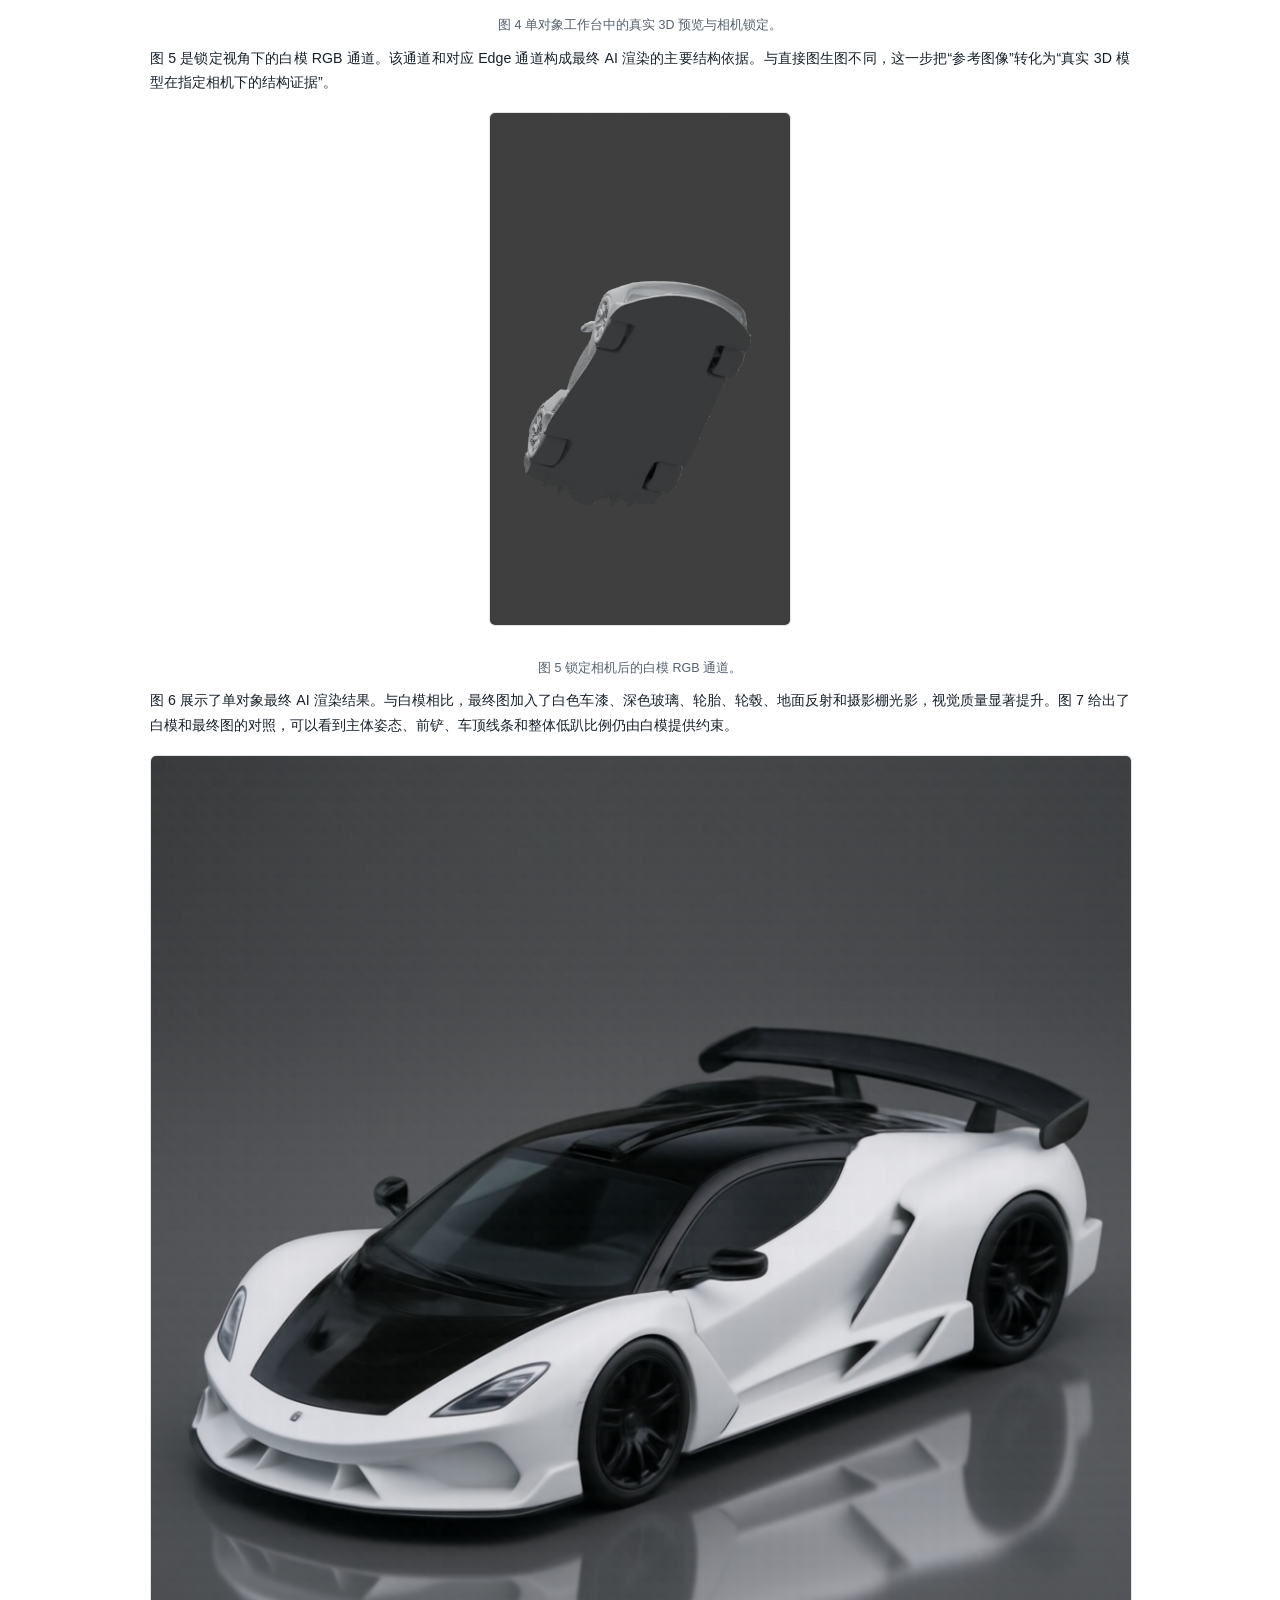
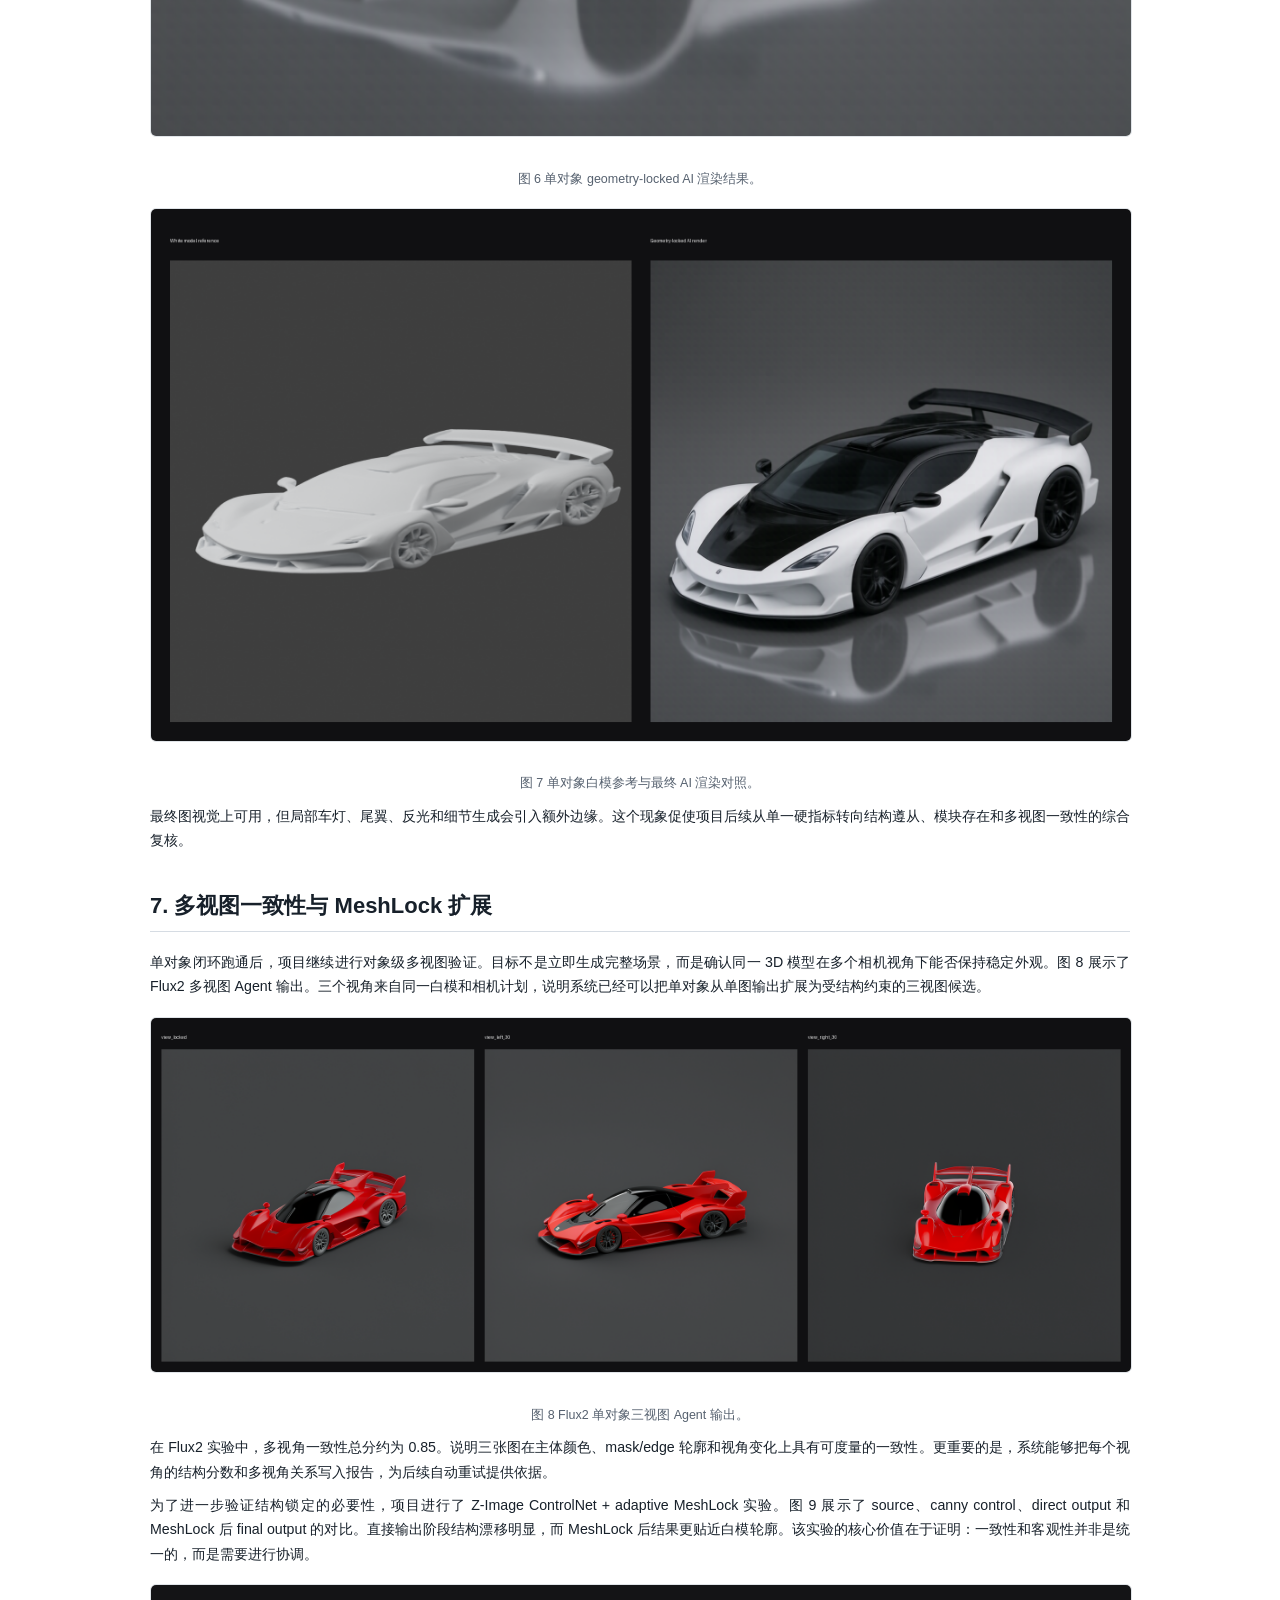
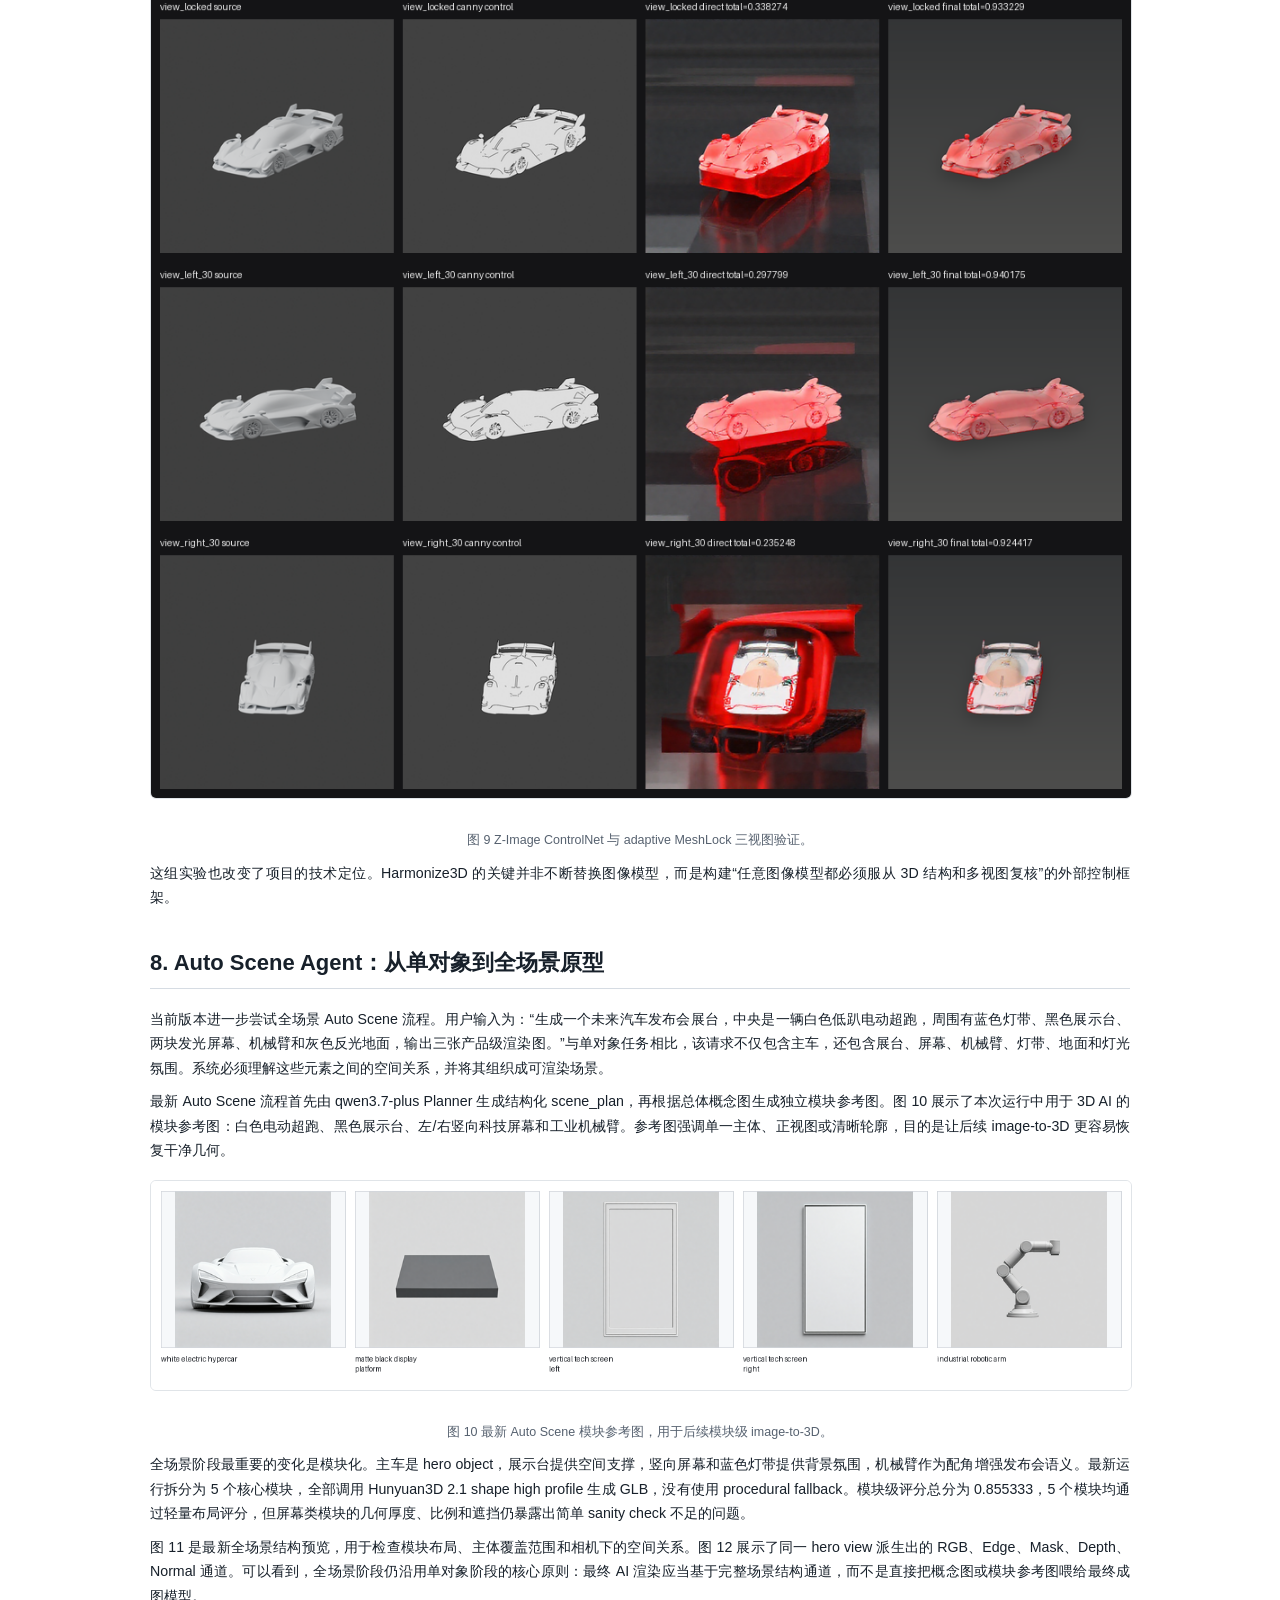
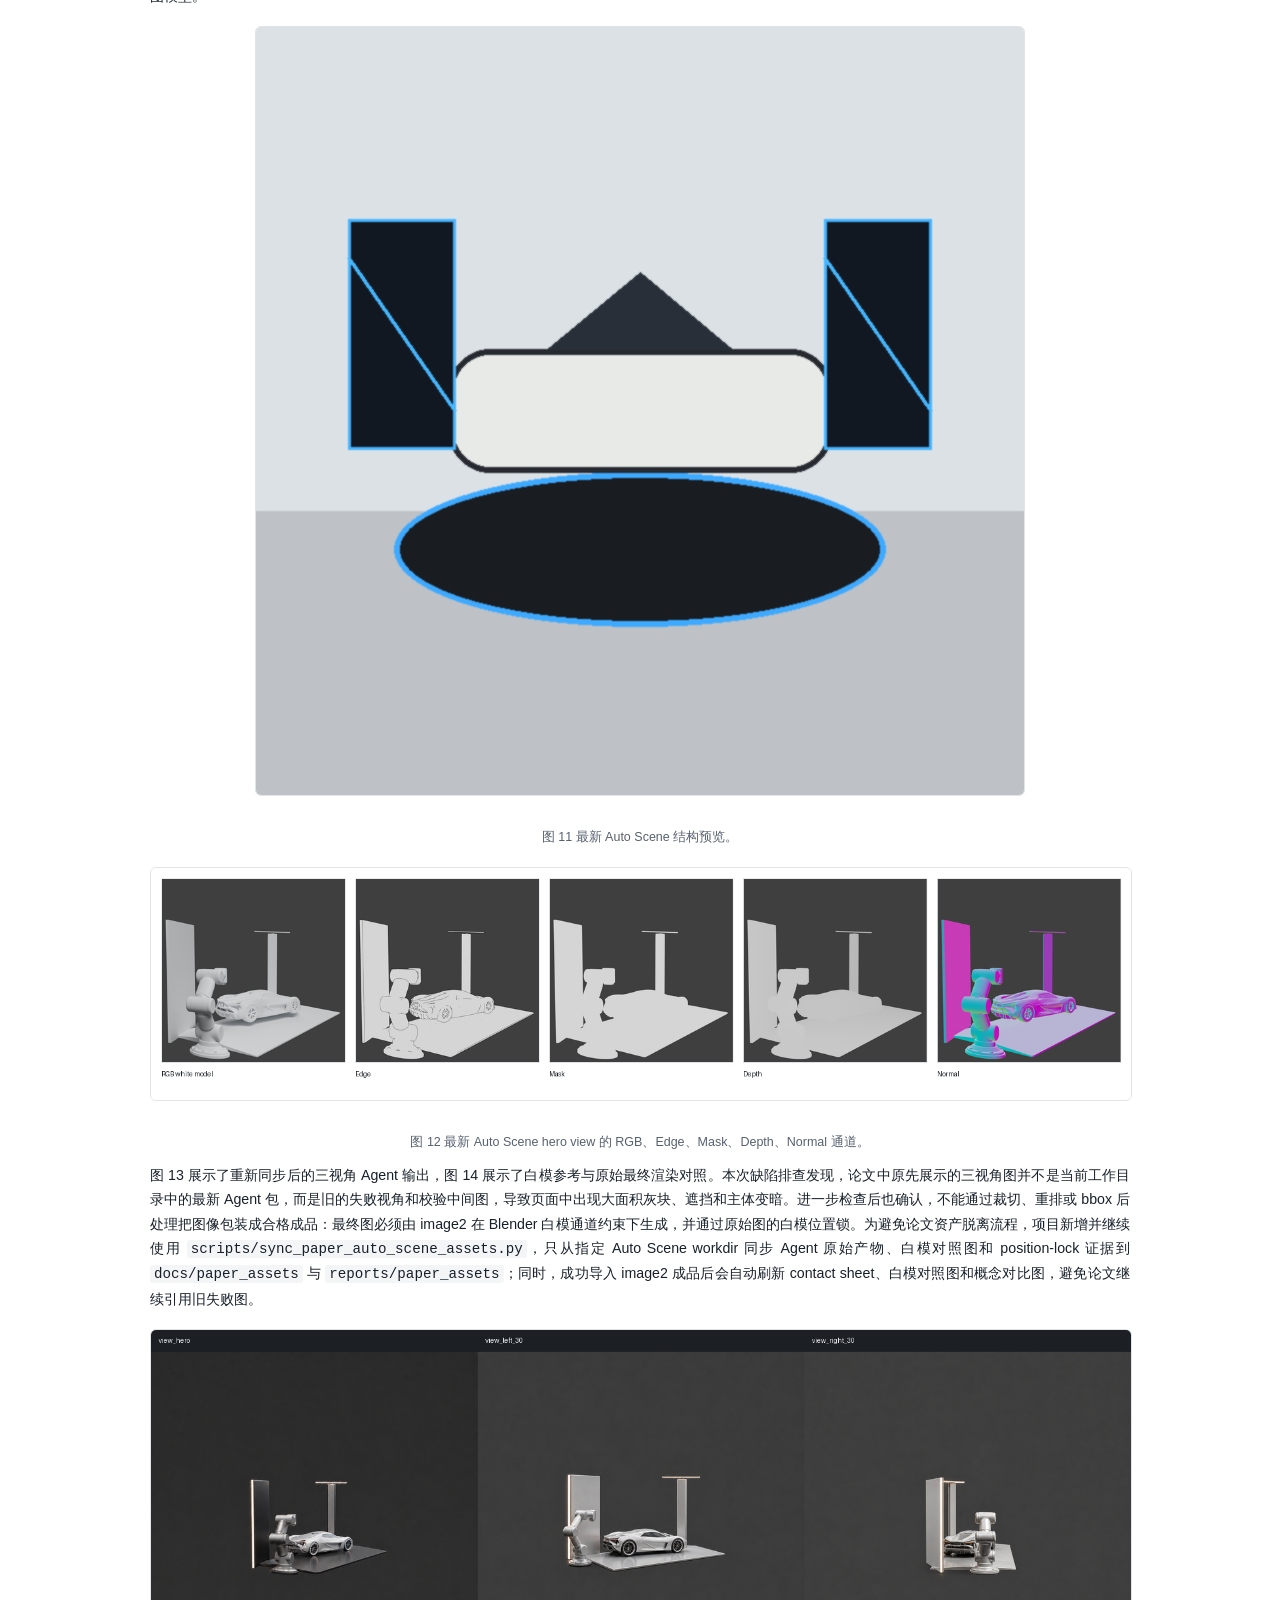
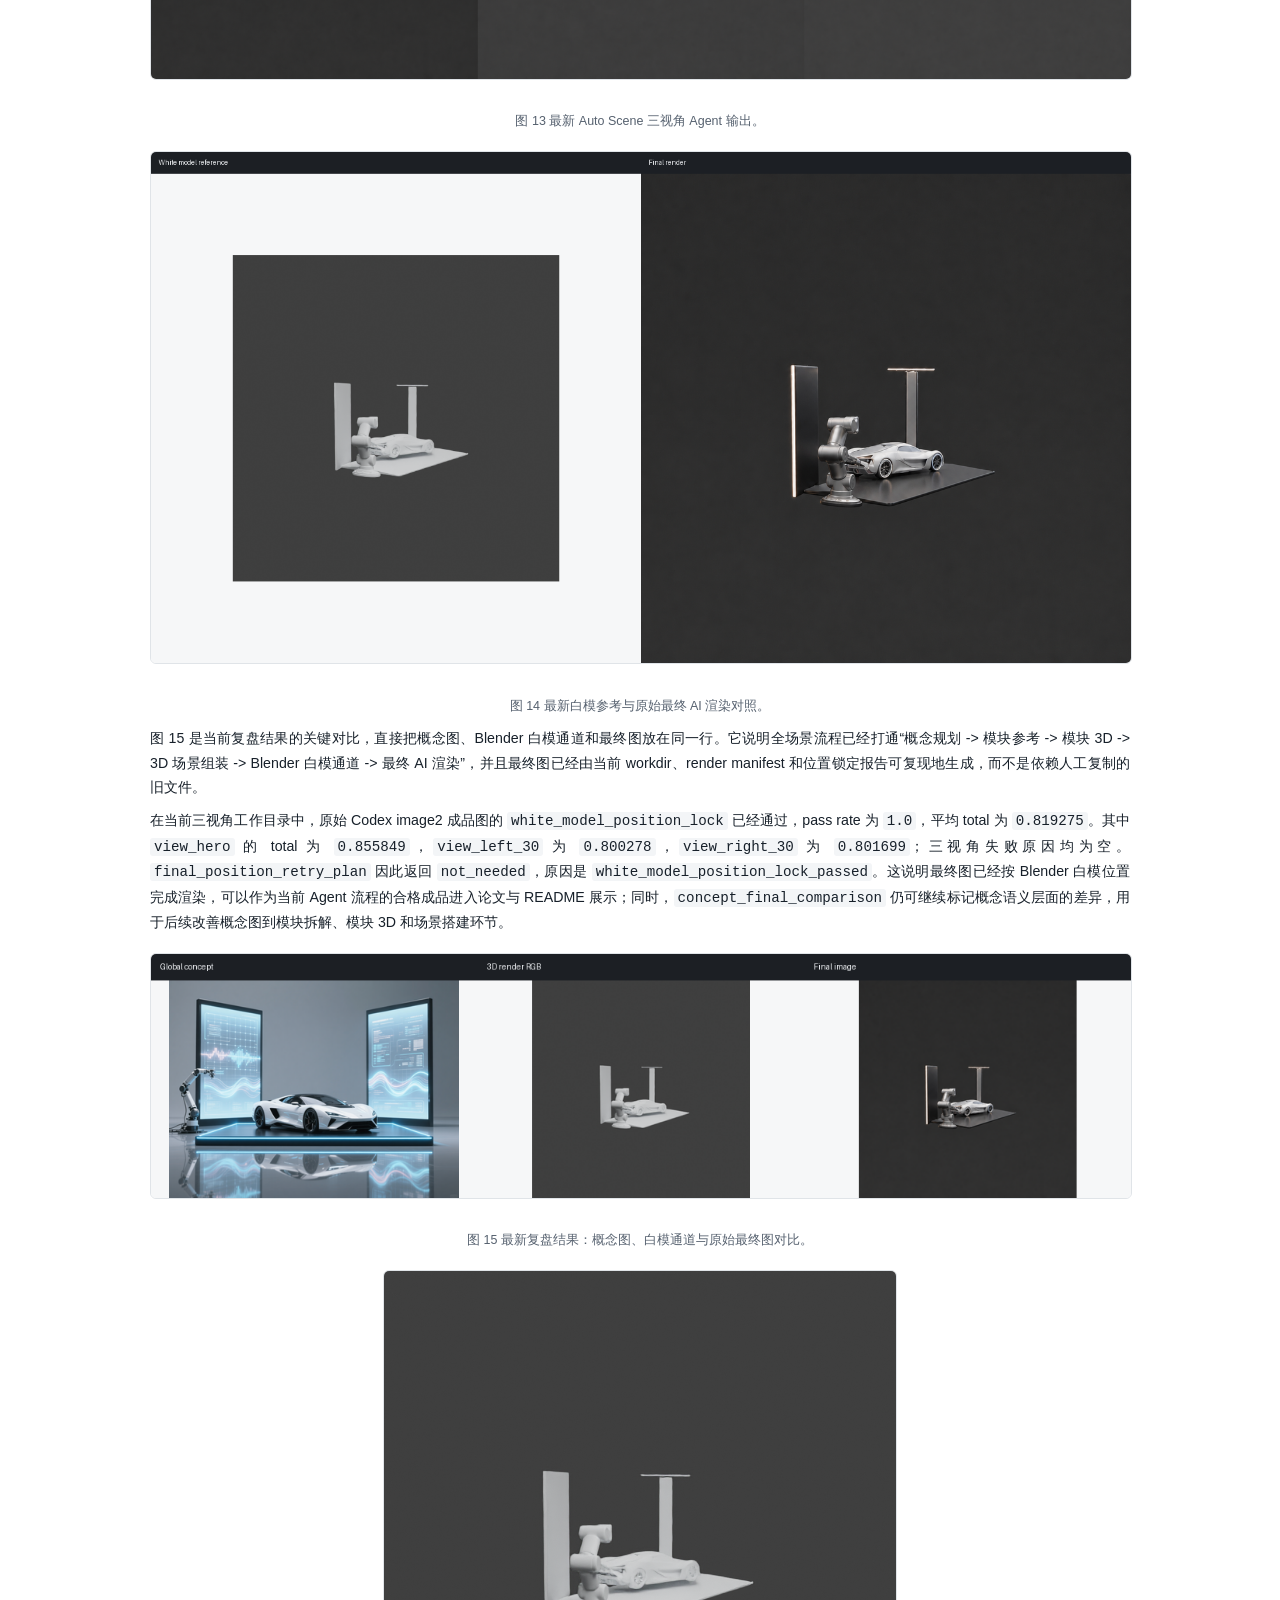
==== commit baf48ea0: "feat: lock image2 finals to white model workflow" ====
--- a/reports/Harmonize3D_Paper_Deliverable.html
+++ b/reports/Harmonize3D_Paper_Deliverable.html
@@ -66,7 +66,7 @@
 <p>&gt; 本 Markdown 由 <code>reports/论文.docx</code> 同步生成；<code>reports/论文.docx</code> 是当前最新权威版本。</p>
 <h2 id="摘要">摘要</h2>
 <p>生成式图像模型能够快速产生高质量视觉概念，但在面向产品渲染、汽车展示、游戏资产预览和复杂场景设计等 3D 内容生产任务时，仍然存在结构漂移、视角不一致、过程不可审计和人工调参成本高等问题。本文提出并总结 Harmonize3D 的阶段性系统：一个本地运行的 3D 结构约束 AI 渲染 Agent。系统不把图像模型视为一次性自由生成器，而是先构建或导入真实 3D 白模，再通过相机状态、Blender 结构通道和 render manifest 建立可追踪的数据契约，最后由 AI 图像模型在模型派生通道的约束下完成视觉渲染。</p>
-<p>本文重构了项目从单对象到全场景的研究路线。首先，单图/单模型闭环已经完成：输入图经过预处理后生成 Hunyuan3D 白模，Web 工作台支持真实 3D 预览和相机锁定，Blender 输出 RGB、Edge、Mask、Depth、Normal 等通道，最终 AI 渲染只读取模型派生通道并生成产品级结果。其次，单模型多视图与 MeshLock 实验证明，单纯图像模型或直接 ControlNet 输出仍会出现结构不稳定，而外部 3D 结构通道、候选搜索和一致性评分能够显著改善多视角结构遵从。最后，当前版本进一步扩展到 Auto Scene Agent：系统从一句“未来汽车发布会展台”的自然语言请求出发，完成需求扩写、概念图生成、模块参考图生成、模块级 image-to-3D、3D 场景装配、Blender 白模通道、三视角 AI 渲染和自动复核。最新一次 2026 年 6 月 18 日运行已经不再停留在 mock/procedural 资产；但当前 Codex image2 成图仍没有严格服从 Blender 白模通道，尤其在侧视角中出现相对位置和主体覆盖偏移。因此，系统现在把 <code>white_model_position_fit</code> 降级为诊断预览，只允许原始 image2 成图通过严格 <code>white_model_position_lock</code> 后进入成品；当前结果进入 <code>awaiting_codex_image2_retry</code>，等待按白模通道重新生成。</p>
+<p>本文重构了项目从单对象到全场景的研究路线。首先，单图/单模型闭环已经完成：输入图经过预处理后生成 Hunyuan3D 白模，Web 工作台支持真实 3D 预览和相机锁定，Blender 输出 RGB、Edge、Mask、Depth、Normal 等通道，最终 AI 渲染只读取模型派生通道并生成产品级结果。其次，单模型多视图与 MeshLock 实验证明，单纯图像模型或直接 ControlNet 输出仍会出现结构不稳定，而外部 3D 结构通道、候选搜索和一致性评分能够显著改善多视角结构遵从。最后，当前版本进一步扩展到 Auto Scene Agent：系统从一句“未来汽车发布会展台”的自然语言请求出发，完成需求扩写、概念图生成、模块参考图生成、模块级 image-to-3D、3D 场景装配、Blender 白模通道、三视角 AI 渲染和自动复核。最新一次 2026 年 6 月 18 日运行已经不再停留在 mock/procedural 资产；经过失败候选反馈、相机 framing 复核和 Codex image2 位置重试后，当前三视角最终图已经按 Blender 白模通道完成渲染，并通过严格 <code>white_model_position_lock</code>。系统将 <code>white_model_position_fit</code> 保持为诊断预览，只允许原始 image2 成图通过位置锁后进入成品。</p>
 <p>需要明确的是，Harmonize3D 当前并非工业级渲染器，也不是已完成大规模训练或充分评测的全场景生成模型。本文的贡献在于提出一种模型外部的、轻量可审计的 3D-grounded rendering 流程：以真实 3D 模型和结构通道作为最终渲染的权威约束，以 Agent 负责任务规划、工具执行、候选筛选与失败复核，从而把“漂亮但不可控”的图像生成推进为“结构可追踪、视角可复现、结果可检查”的 3D AI 渲染工作流。</p>
 <p>关键词：Harmonize3D；3D 生成；结构通道；多视图一致性；MeshLock；AI Agent；场景生成</p>
 <h2 id="1.-引言">1. 引言</h2>
@@ -160,18 +160,18 @@
 <p class="caption">图 11  最新 Auto Scene 结构预览。</p>
 <figure><img src="paper_assets/render_channels_view_hero.png" alt="render_channels_view_hero.png"></figure>
 <p class="caption">图 12  最新 Auto Scene hero view 的 RGB、Edge、Mask、Depth、Normal 通道。</p>
-<p>图 13 展示了重新同步后的三视角 Agent 输出，图 14 展示了白模参考与原始最终渲染对照。本次缺陷排查发现，论文中原先展示的三视角图并不是当前工作目录中的最新 Agent 包，而是旧的失败视角和校验中间图，导致页面中出现大面积灰块、遮挡和主体变暗。进一步检查后也确认，不能通过裁切、重排或 bbox 后处理把图像包装成合格成品：最终图必须由 image2 在 Blender 白模通道约束下生成，并通过原始图的白模位置锁。为避免论文资产脱离流程，项目新增 <code>scripts/sync_paper_auto_scene_assets.py</code>，只从指定 Auto Scene workdir 同步 Agent 原始产物、白模对照图和 position-lock 证据到 <code>docs/paper_assets</code> 与 <code>reports/paper_assets</code>。</p>
+<p>图 13 展示了重新同步后的三视角 Agent 输出，图 14 展示了白模参考与原始最终渲染对照。本次缺陷排查发现，论文中原先展示的三视角图并不是当前工作目录中的最新 Agent 包，而是旧的失败视角和校验中间图，导致页面中出现大面积灰块、遮挡和主体变暗。进一步检查后也确认，不能通过裁切、重排或 bbox 后处理把图像包装成合格成品：最终图必须由 image2 在 Blender 白模通道约束下生成，并通过原始图的白模位置锁。为避免论文资产脱离流程，项目新增并继续使用 <code>scripts/sync_paper_auto_scene_assets.py</code>，只从指定 Auto Scene workdir 同步 Agent 原始产物、白模对照图和 position-lock 证据到 <code>docs/paper_assets</code> 与 <code>reports/paper_assets</code>；同时，成功导入 image2 成品后会自动刷新 contact sheet、白模对照图和概念对比图，避免论文继续引用旧失败图。</p>
 <figure><img src="paper_assets/final_contact_sheet.png" alt="final_contact_sheet.png"></figure>
 <p class="caption">图 13  最新 Auto Scene 三视角 Agent 输出。</p>
 <figure><img src="paper_assets/white_vs_final.png" alt="white_vs_final.png"></figure>
 <p class="caption">图 14  最新白模参考与原始最终 AI 渲染对照。</p>
-<p>图 15 是当前复盘结果的关键对比，直接把概念图、Blender 白模通道和最终图放在同一行。它说明全场景流程已经打通“概念规划 -&gt; 模块参考 -&gt; 模块 3D -&gt; 3D 场景组装 -&gt; Blender 白模通道 -&gt; 最终 AI 渲染”，同时也暴露出论文资产管理本身需要纳入流程：最终图不能只依赖人工复制的旧文件，而应从当前 workdir、render manifest 和位置锁定报告中可复现生成。</p>
-<p>在当前三视角工作目录中，原始最终图的 <code>white_model_position_lock</code> 为 <code>needs_review</code>，pass rate 为 0.0；<code>view_hero</code> 失败于 bbox IoU、center alignment 和 total score，<code>view_left_30</code> 失败于 bbox IoU、center alignment 和 total score，<code>view_right_30</code> 失败于 bbox IoU、center alignment、scale alignment 和 total score。这说明当前成品图候选仍没有按 Blender 白模位置完成渲染，不能进入最终成品。<code>final_position_retry_plan</code> 因此返回 <code>awaiting_codex_image2_retry</code>，并为 <code>view_hero</code>、<code>view_left_30</code>、<code>view_right_30</code> 三个视角生成新的 Codex image2 请求；请求把 <code>white_model_rgb_position_lock</code> 作为严格 paint-over 编辑画布，携带每个视角自己的失败指标，并继续禁止 <code>negative_prompt</code> 字段。<code>white_model_position_fit</code> 仍可生成诊断预览，但它不再覆盖 <code>final_view_*.png</code>，也不再参与 complete 判定。</p>
+<p>图 15 是当前复盘结果的关键对比，直接把概念图、Blender 白模通道和最终图放在同一行。它说明全场景流程已经打通“概念规划 -&gt; 模块参考 -&gt; 模块 3D -&gt; 3D 场景组装 -&gt; Blender 白模通道 -&gt; 最终 AI 渲染”，并且最终图已经由当前 workdir、render manifest 和位置锁定报告可复现地生成，而不是依赖人工复制的旧文件。</p>
+<p>在当前三视角工作目录中，原始 Codex image2 成品图的 <code>white_model_position_lock</code> 已经通过，pass rate 为 <code>1.0</code>，平均 total 为 <code>0.819275</code>。其中 <code>view_hero</code> 的 total 为 <code>0.855849</code>，<code>view_left_30</code> 为 <code>0.800278</code>，<code>view_right_30</code> 为 <code>0.801699</code>；三视角失败原因均为空。<code>final_position_retry_plan</code> 因此返回 <code>not_needed</code>，原因是 <code>white_model_position_lock_passed</code>。这说明最终图已经按 Blender 白模位置完成渲染，可以作为当前 Agent 流程的合格成品进入论文与 README 展示；同时，<code>concept_final_comparison</code> 仍可继续标记概念语义层面的差异，用于后续改善概念图到模块拆解、模块 3D 和场景搭建环节。</p>
 <figure><img src="paper_assets/concept_vs_final.png" alt="concept_vs_final.png"></figure>
 <p class="caption">图 15  最新复盘结果：概念图、白模通道与原始最终图对比。</p>
 <figure><img src="paper_assets/white_model_view_hero.png" alt="white_model_view_hero.png"></figure>
 <p class="caption">图 16  最新结果：3D 白模 hero view。</p>
-<p>图 16 和图 17 进一步显示了当前问题来源：白模已经给出明确的展台结构，但 image2 候选仍倾向于重组为更干净的营销构图，导致机械臂、车辆、平台和屏幕的相对关系不能完全服从白模。后续改进重点是让最终成图、严格 position-lock、论文资产同步和 DOCX/PDF 构建全部由同一份 workdir 报告驱动；未通过白模锁的图只能作为候选或复盘材料，不能作为合格成品图。</p>
+<p>图 16 和图 17 进一步显示了当前修复后的结果：白模给出展台结构，image2 成品图在材质化和光影细节上提升了视觉质量，同时通过位置锁保持机械臂、车辆、平台和屏幕的相对关系。后续改进重点从“成品图是否按白模渲染”转向更前面的中间环节：概念图与模块参考图如何约束 3D AI 生成质量、模块白模如何减少低质量资产、场景装配如何让概念语义和最终多视图更加一致。</p>
 <figure><img src="paper_assets/final_view_hero.png" alt="final_view_hero.png"></figure>
 <p class="caption">图 17  最新结果：原始最终 AI 候选 hero view。</p>
 <h2 id="9.-讨论">9. 讨论</h2>
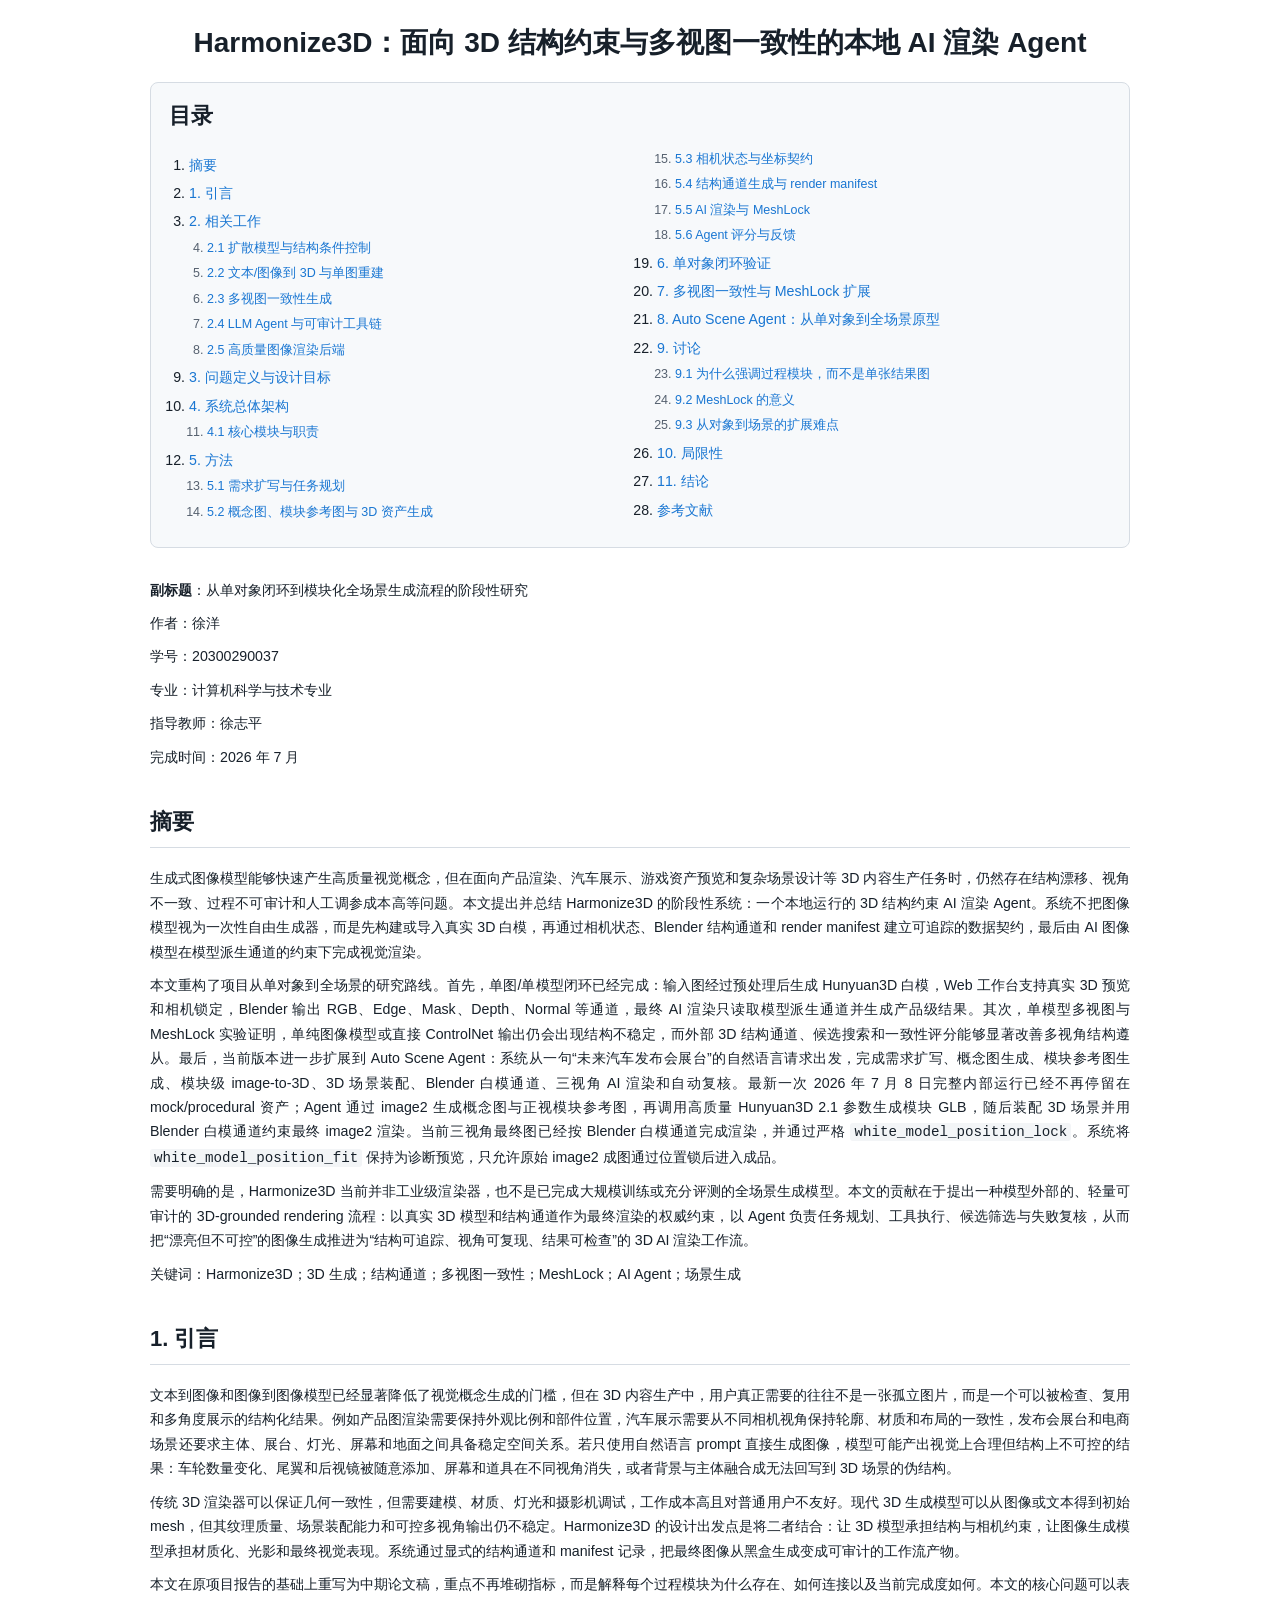
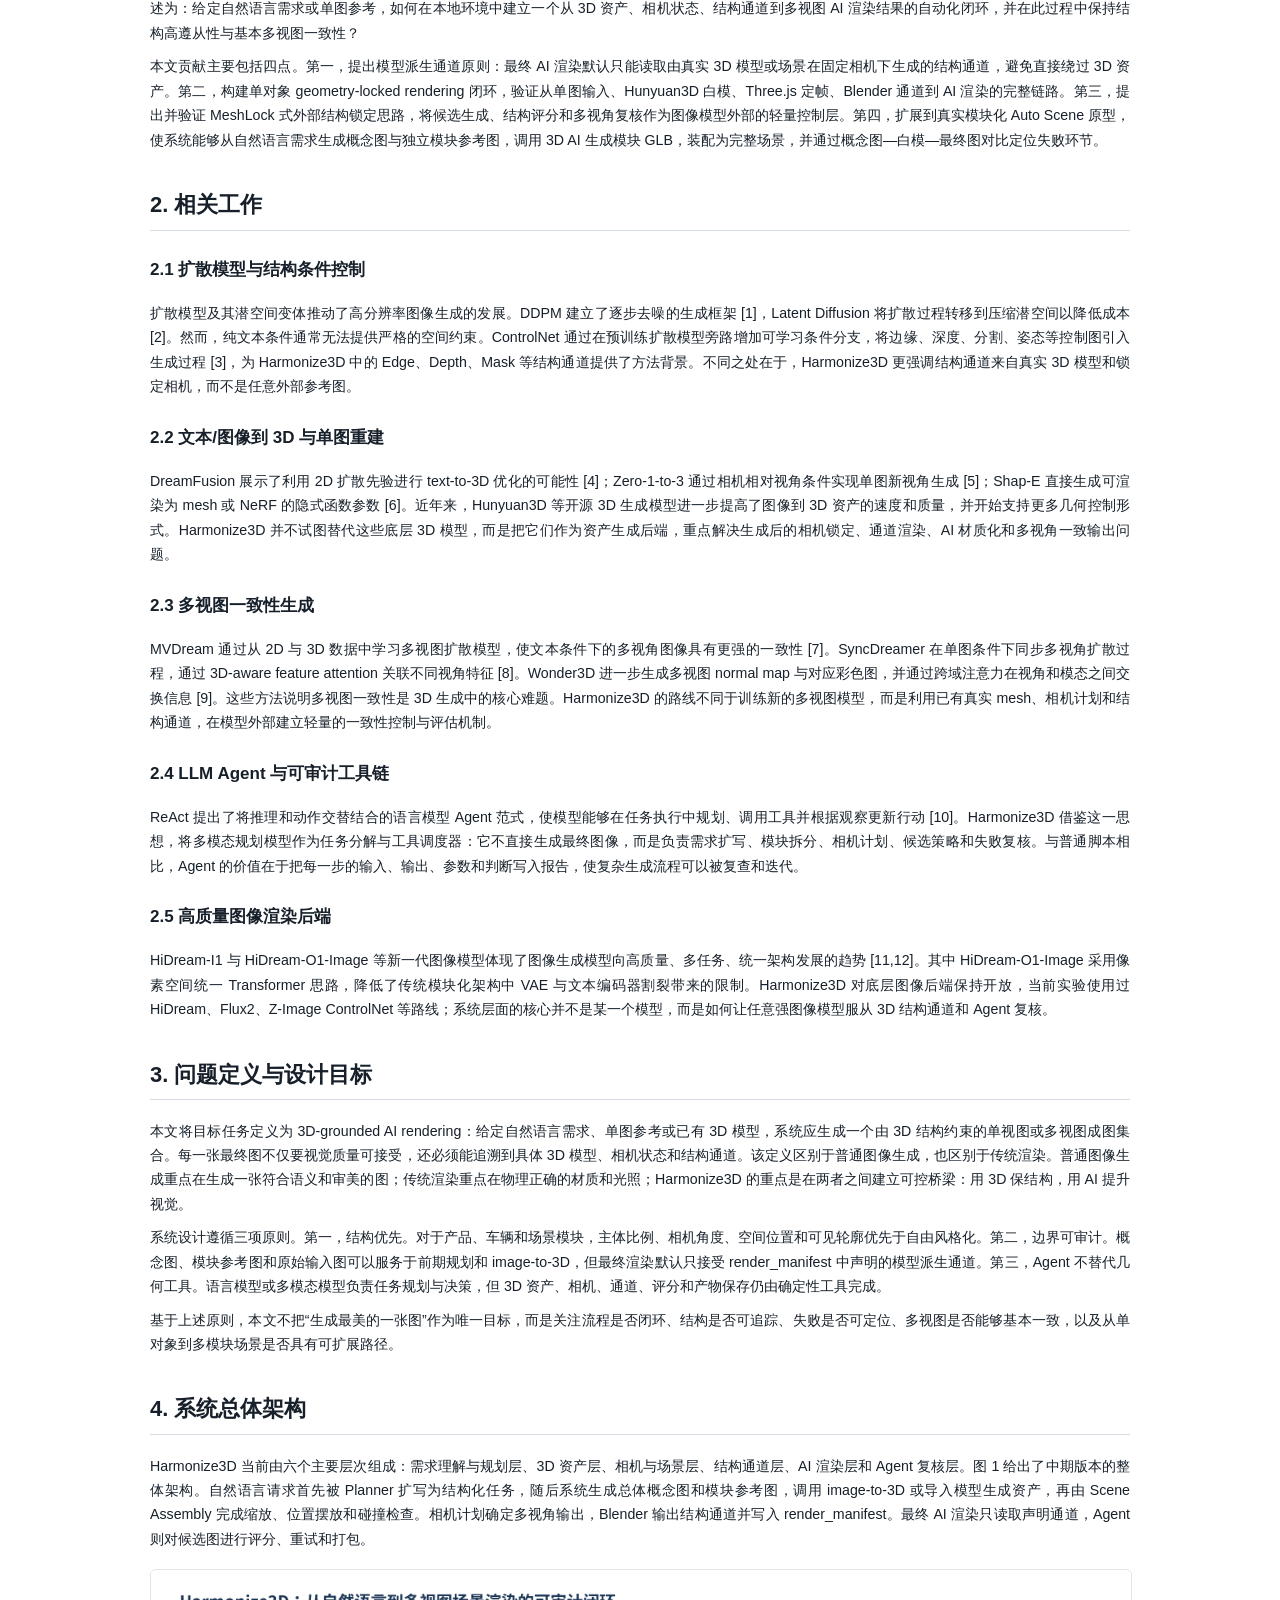
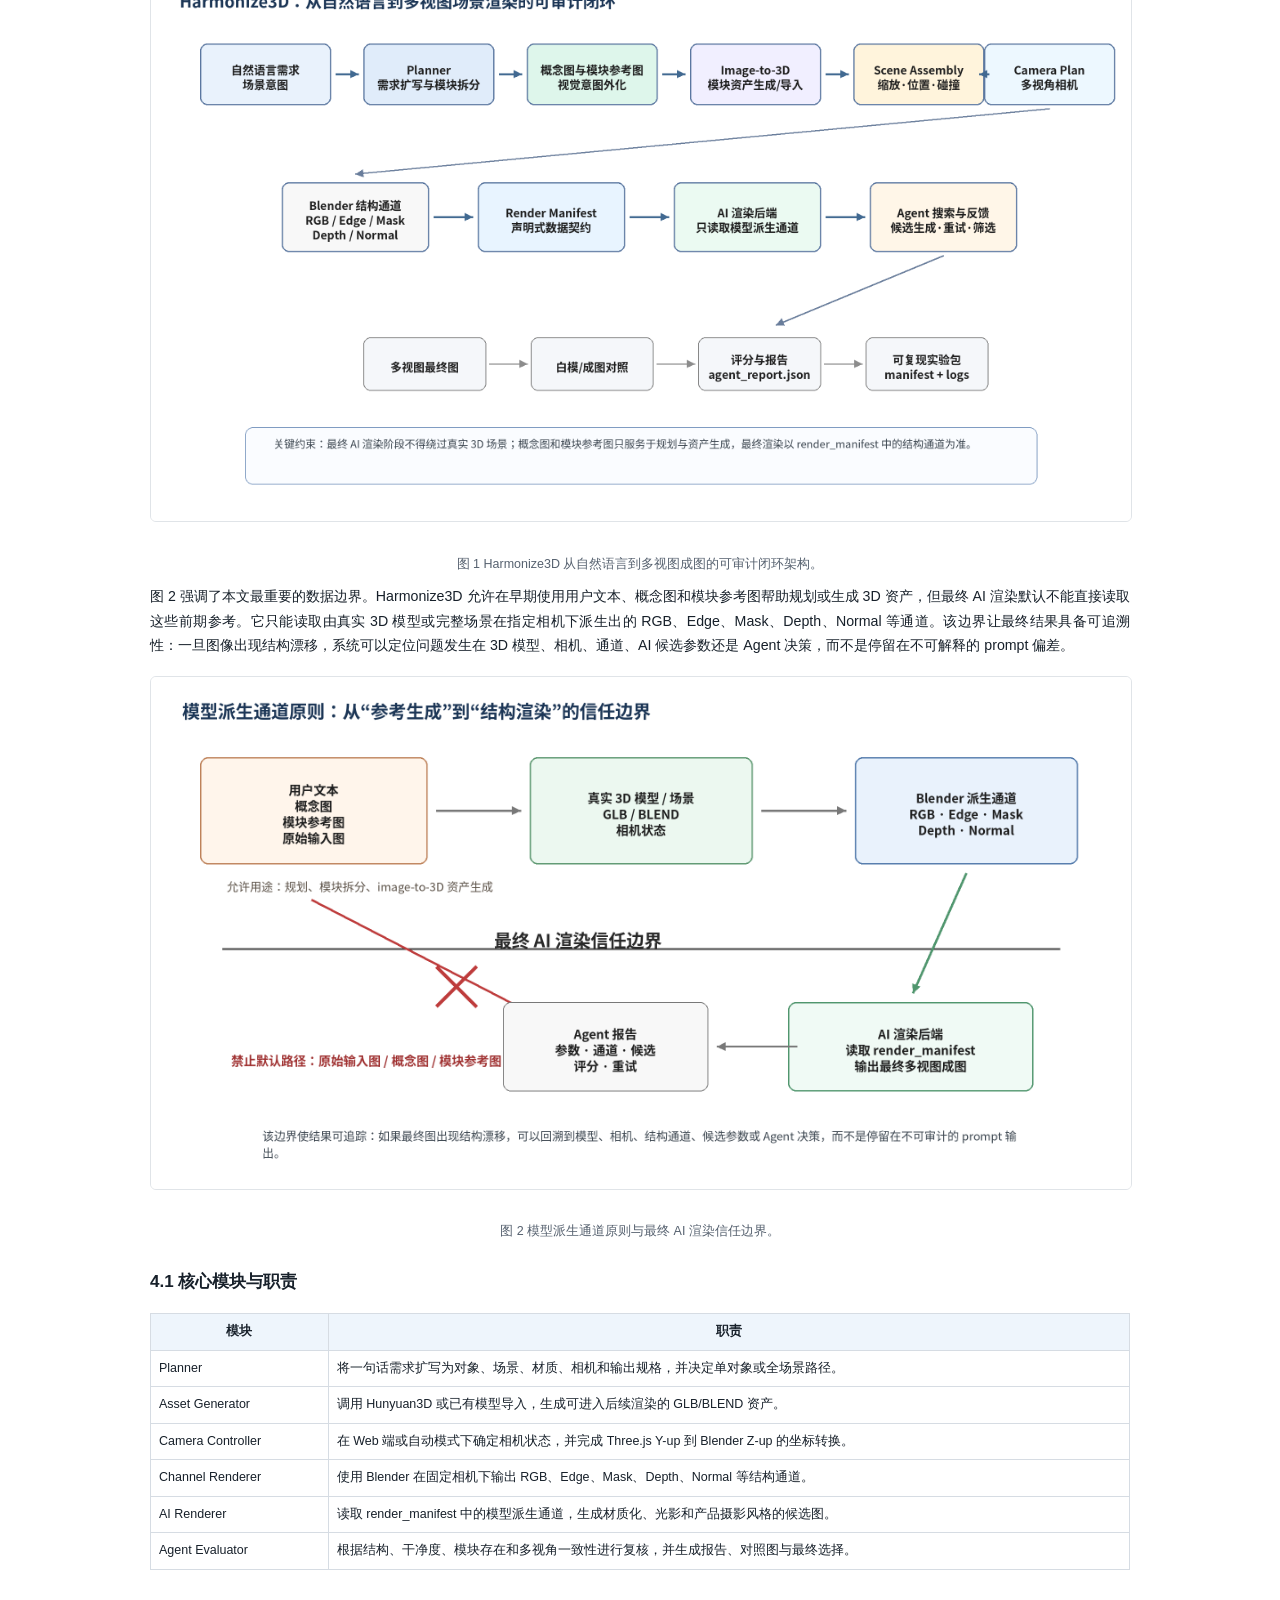
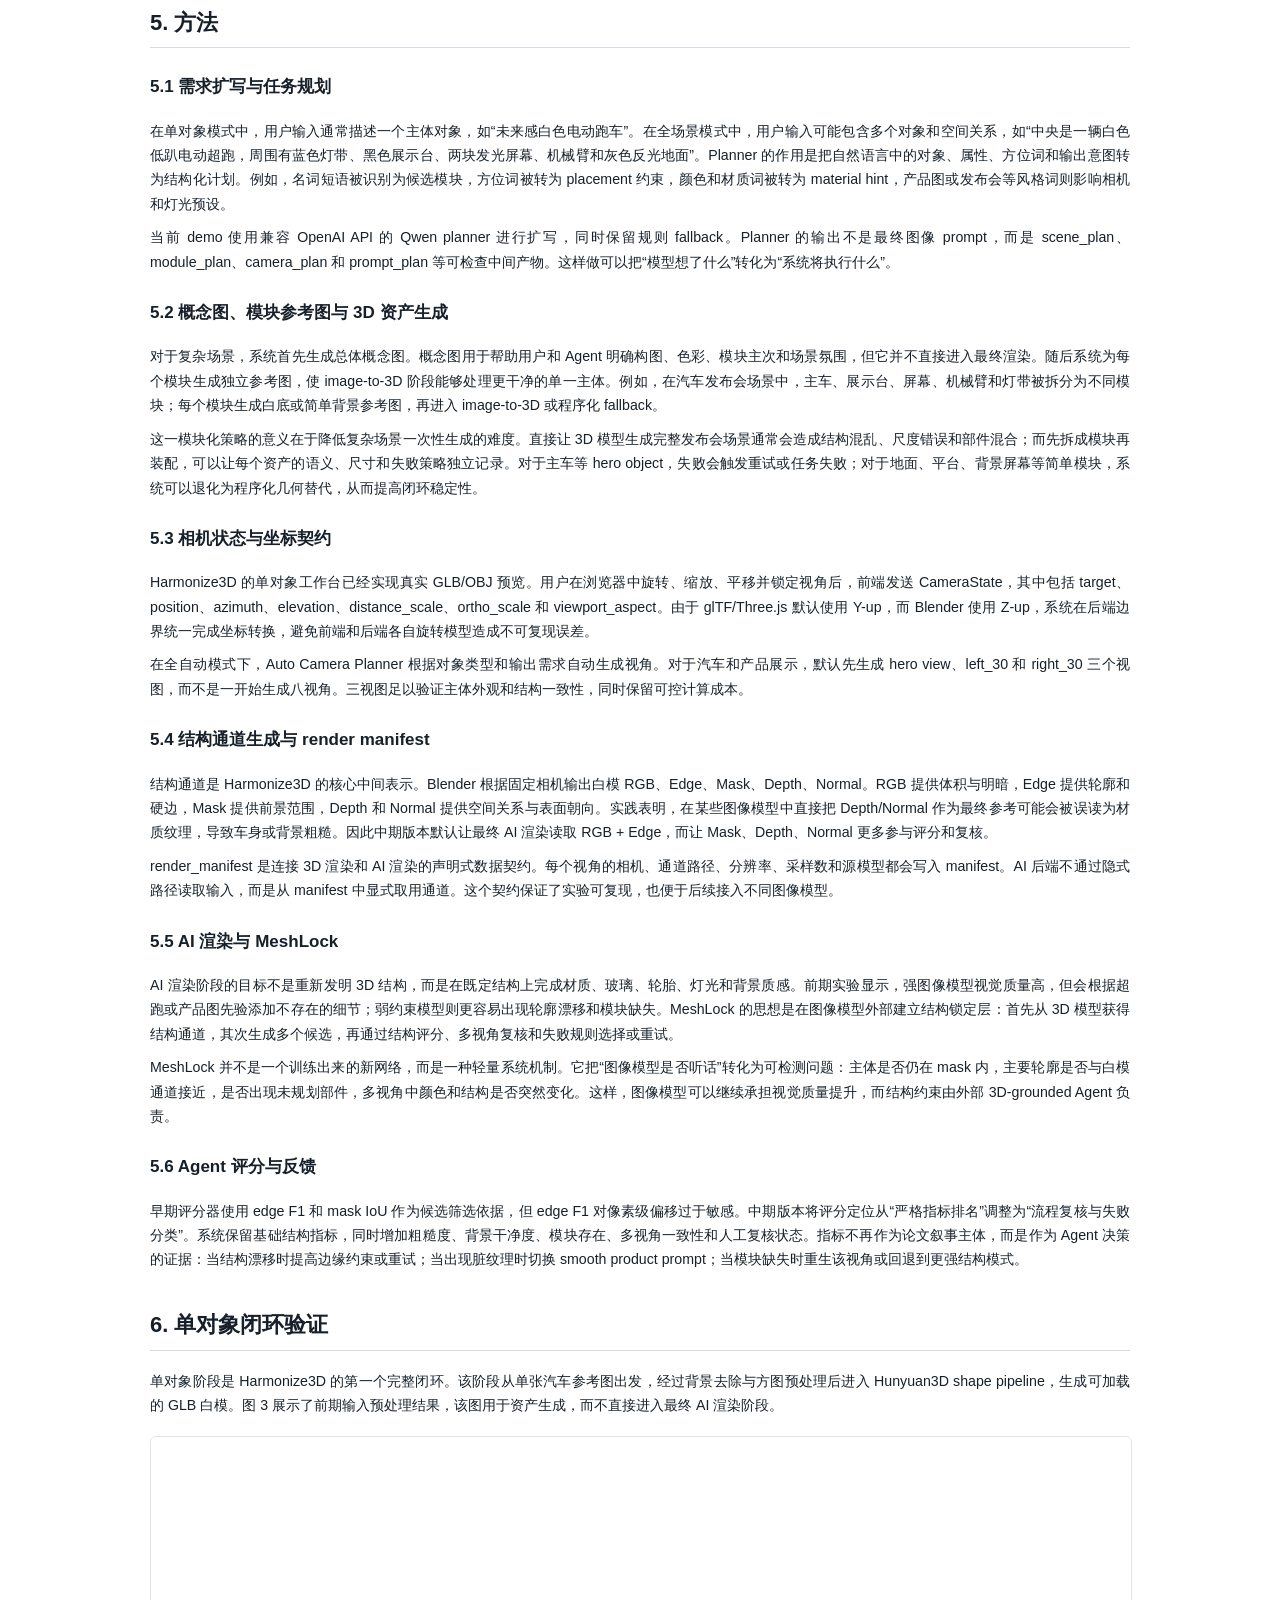
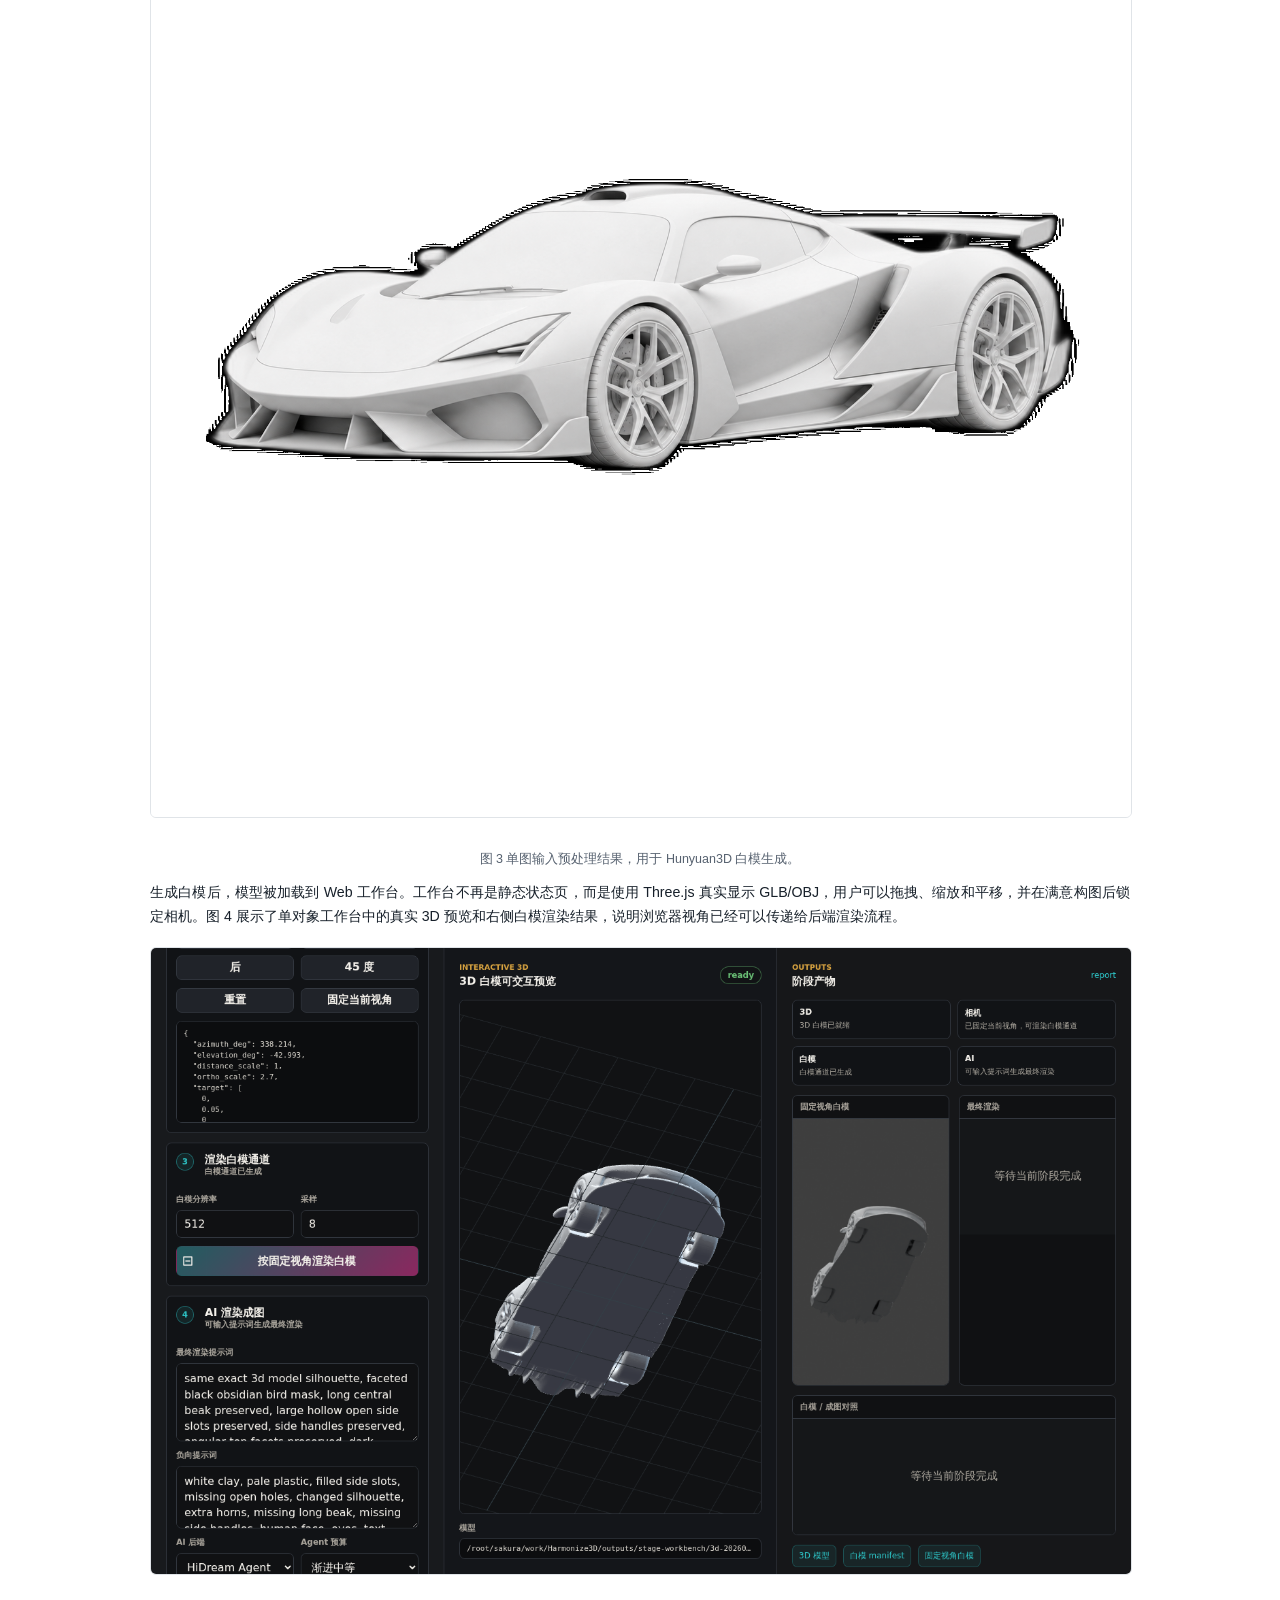
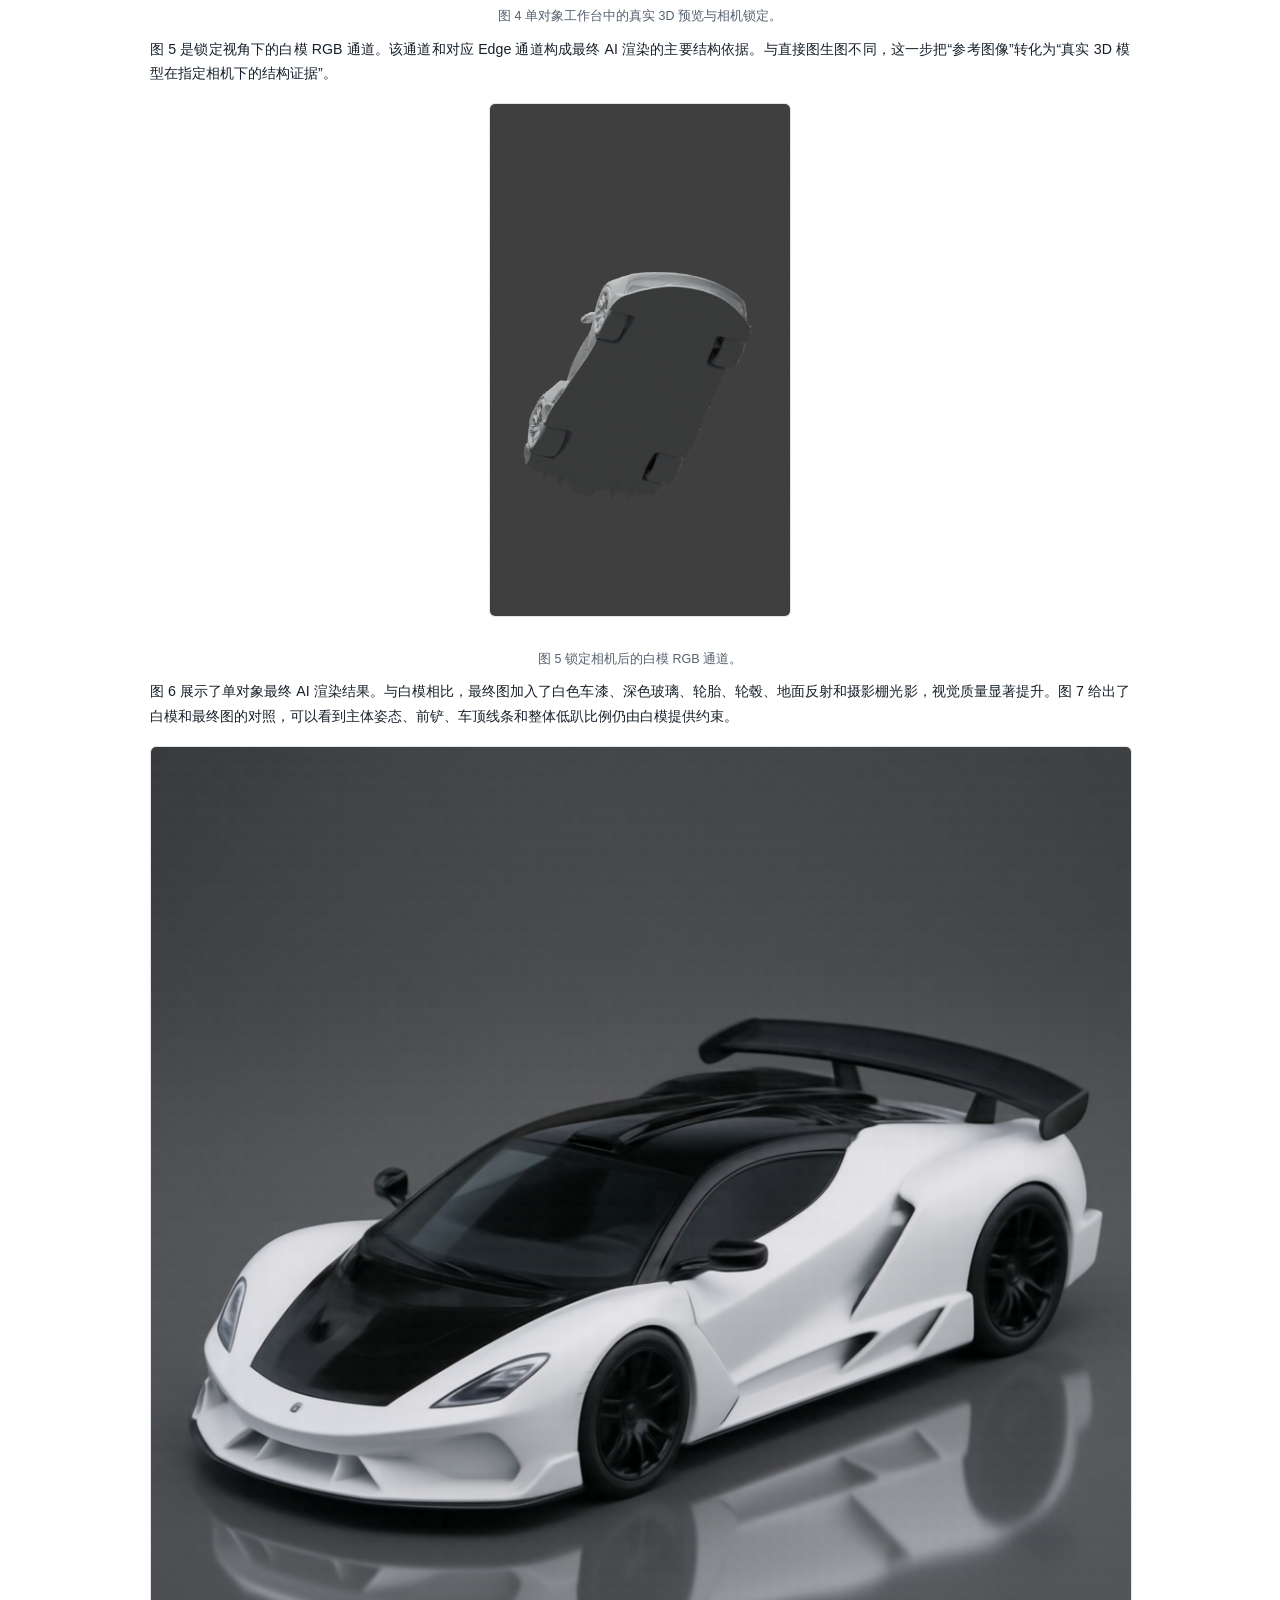
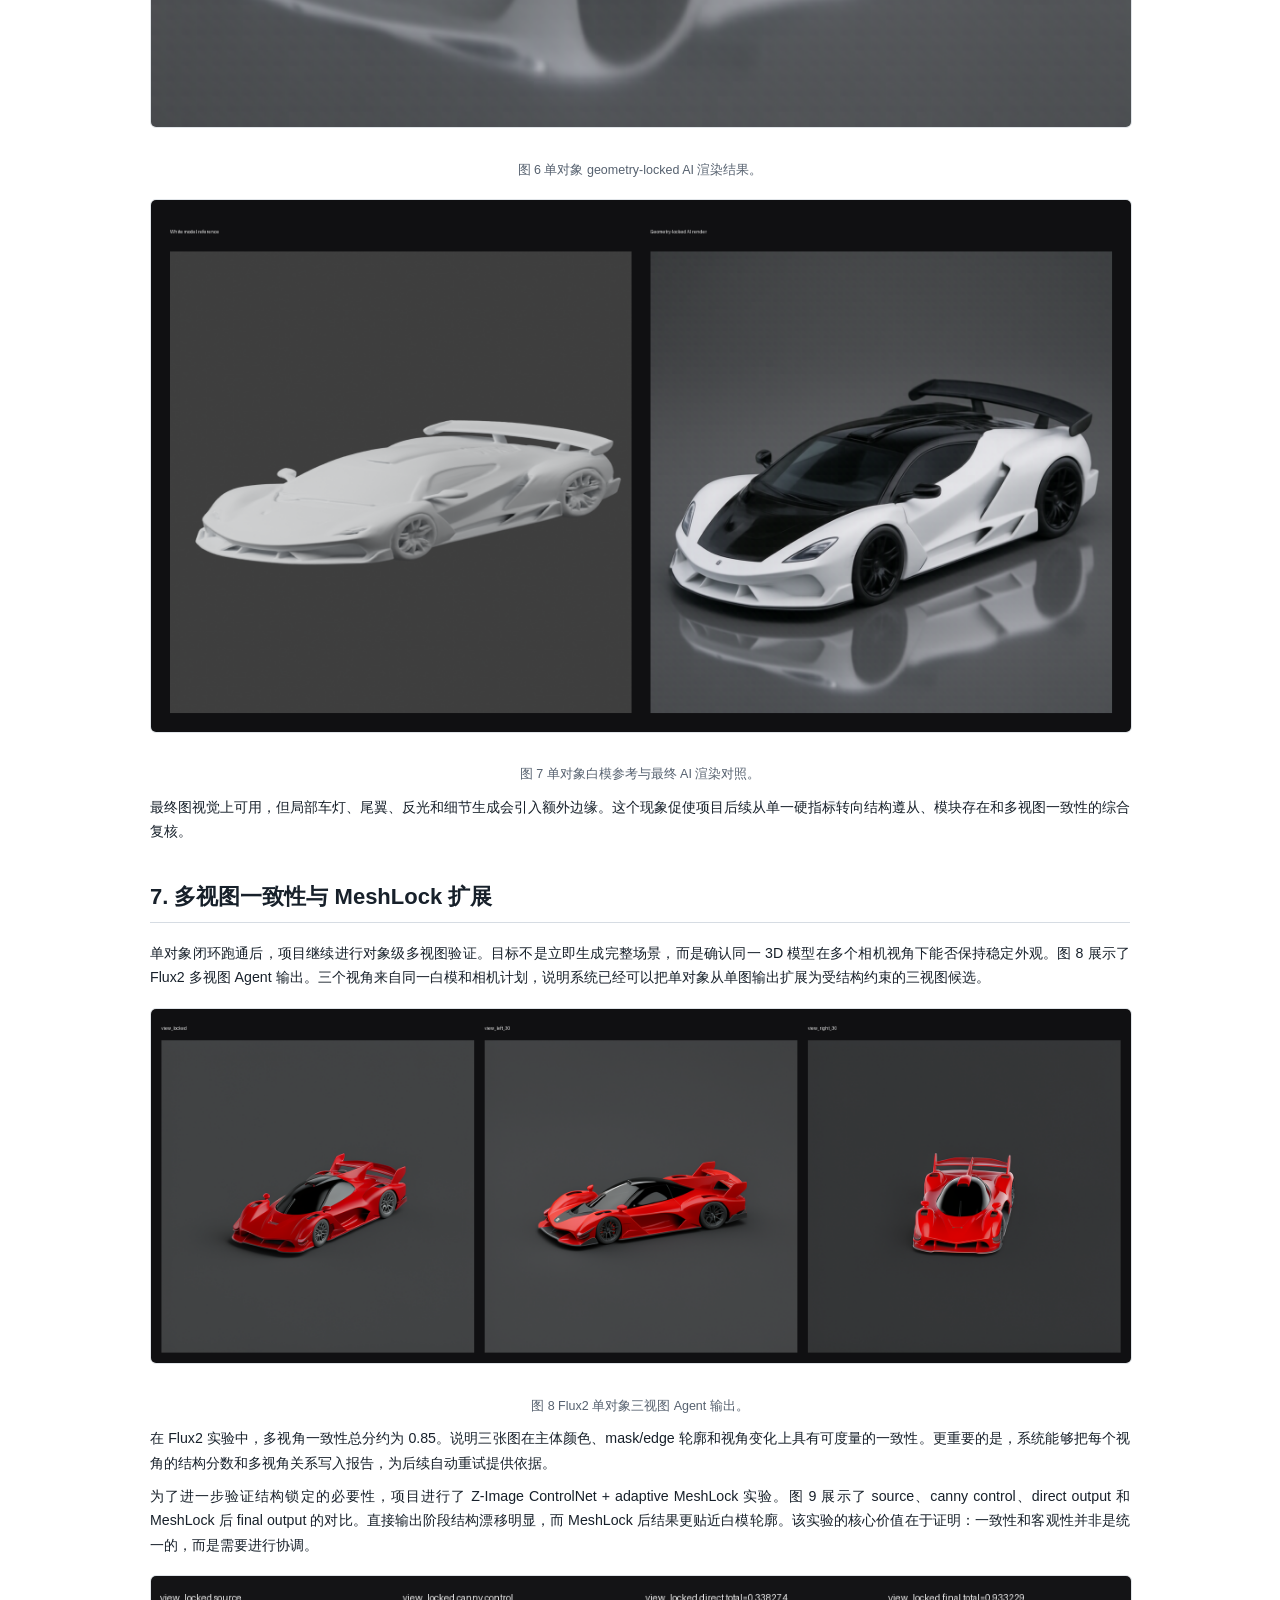
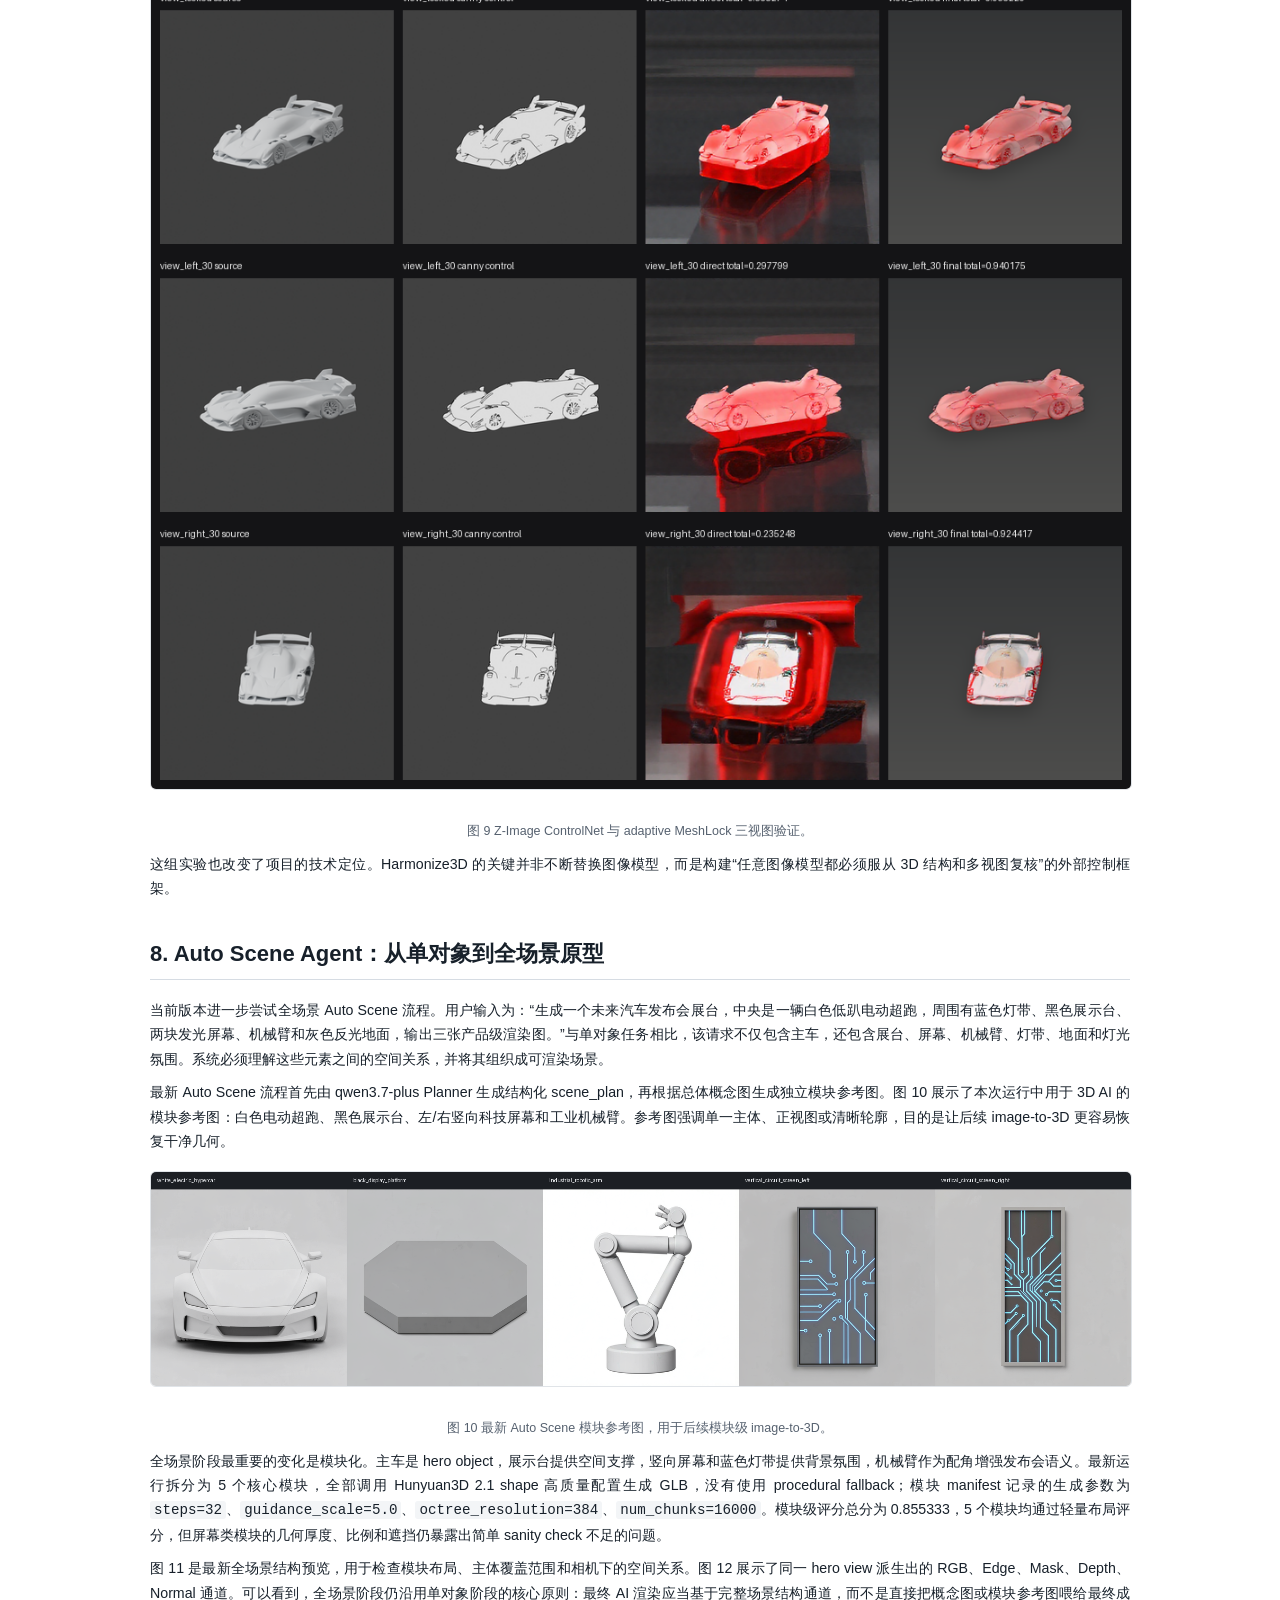
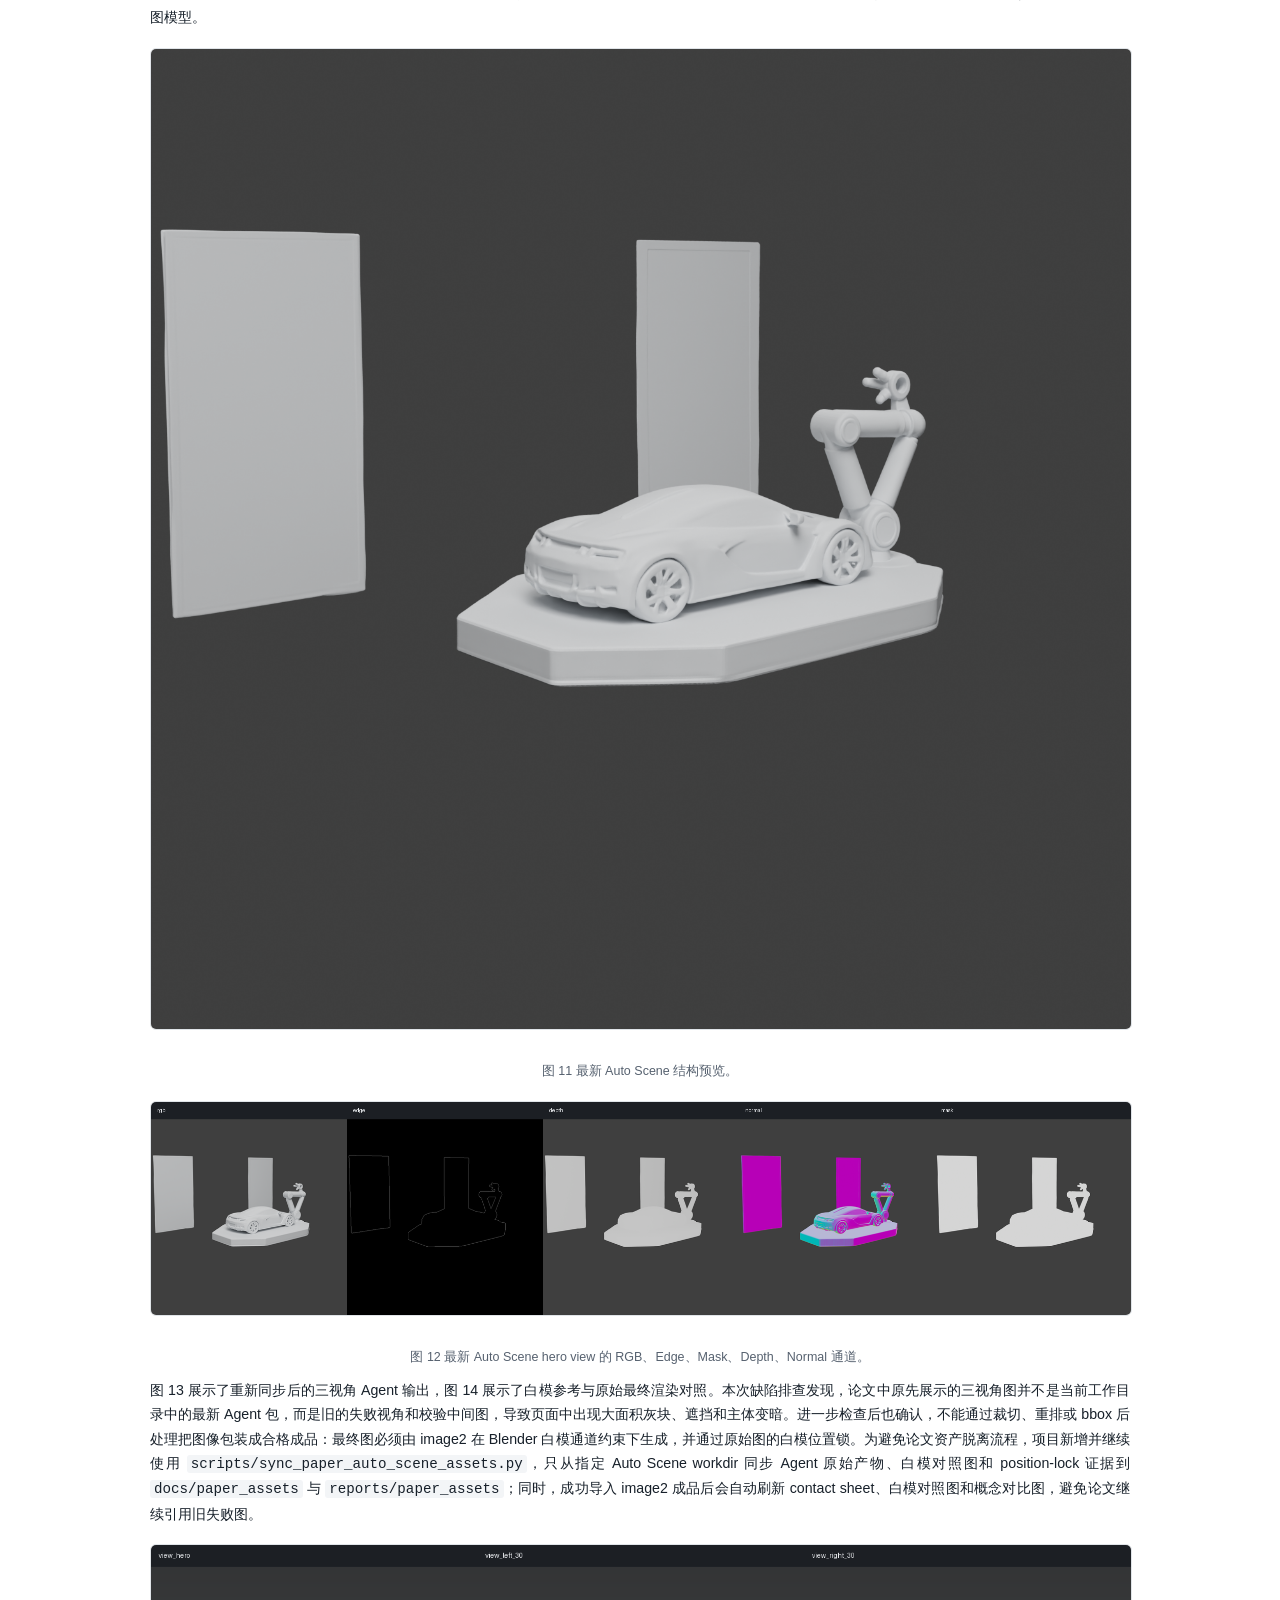
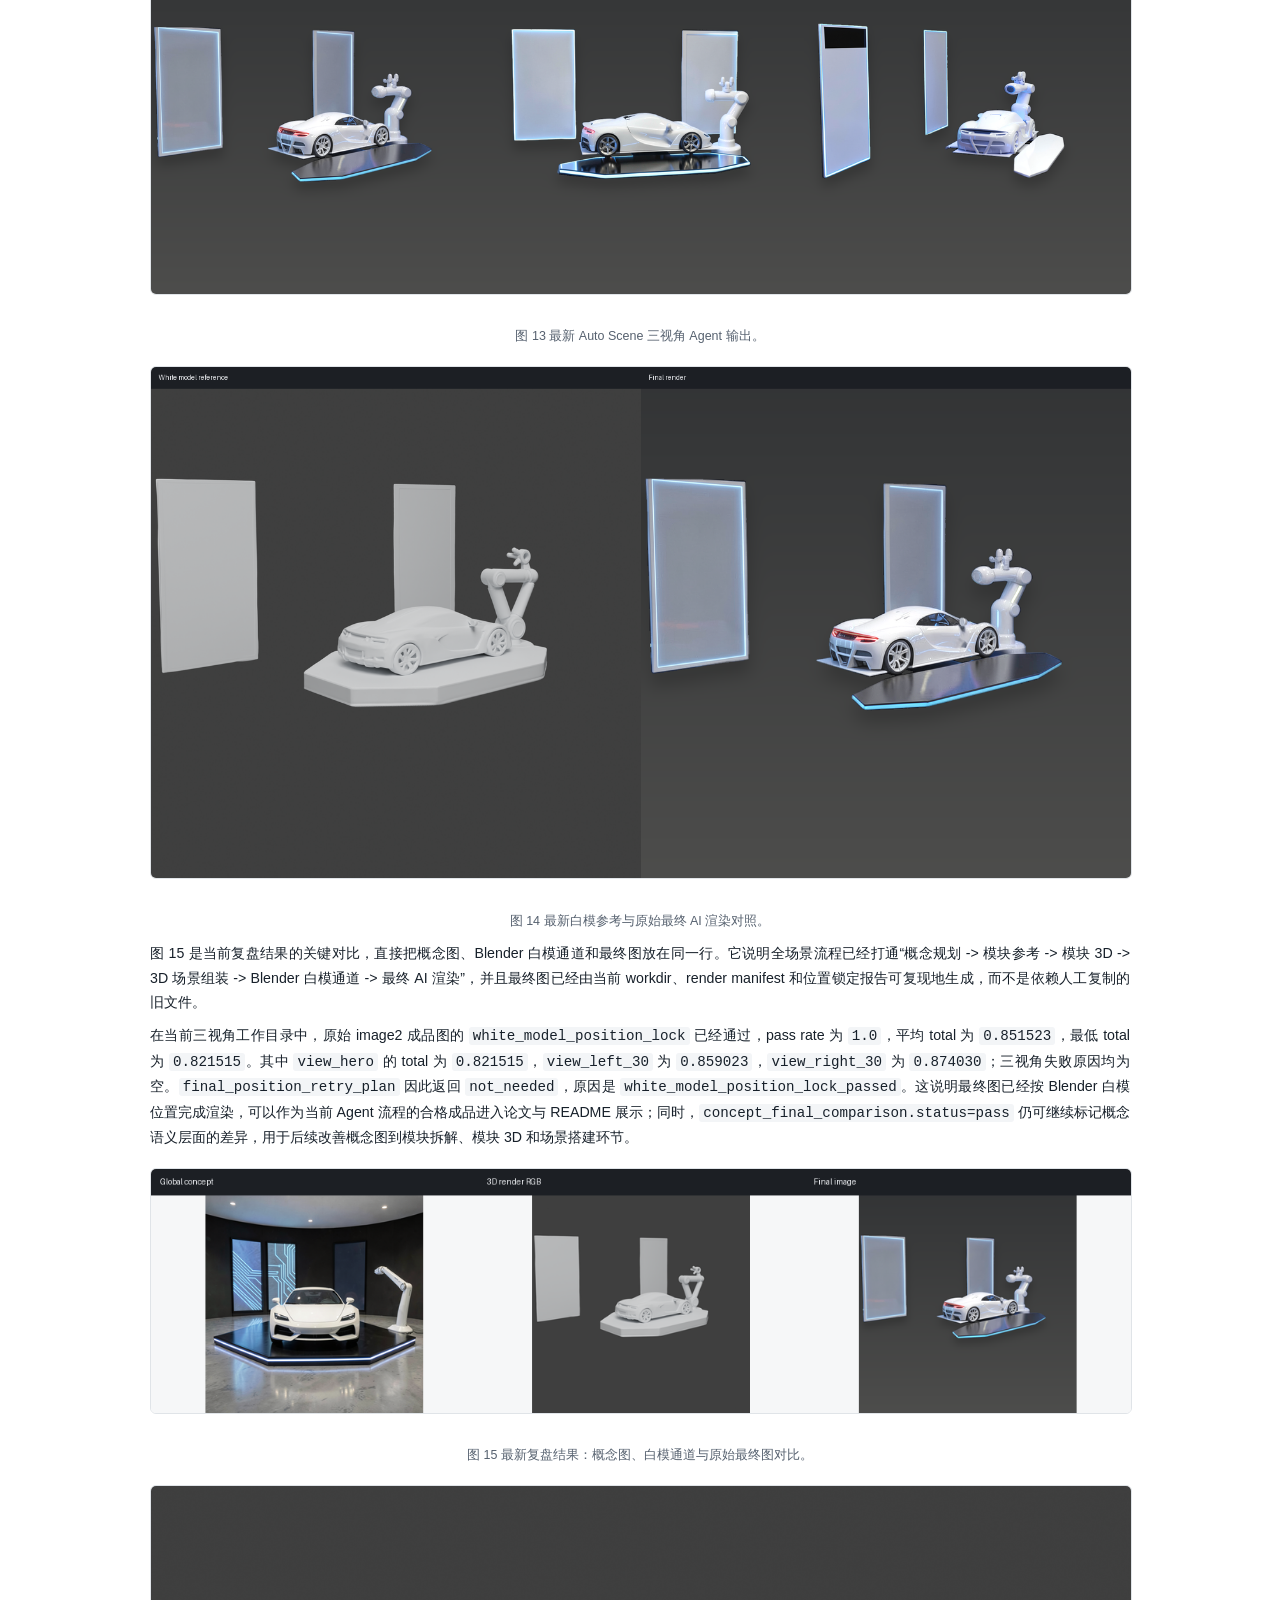
==== commit a023dce5: "Update paper and README with latest Auto Scene results" ====
--- a/reports/Harmonize3D_Paper_Deliverable.html
+++ b/reports/Harmonize3D_Paper_Deliverable.html
@@ -62,11 +62,10 @@
 <p>学号：20300290037</p>
 <p>专业：计算机科学与技术专业</p>
 <p>指导教师：徐志平</p>
-<p>完成时间：2026 年 6 月</p>
-<p>&gt; 本 Markdown 由 <code>reports/论文.docx</code> 同步生成；<code>reports/论文.docx</code> 是当前最新权威版本。</p>
+<p>完成时间：2026 年 7 月</p>
 <h2 id="摘要">摘要</h2>
 <p>生成式图像模型能够快速产生高质量视觉概念，但在面向产品渲染、汽车展示、游戏资产预览和复杂场景设计等 3D 内容生产任务时，仍然存在结构漂移、视角不一致、过程不可审计和人工调参成本高等问题。本文提出并总结 Harmonize3D 的阶段性系统：一个本地运行的 3D 结构约束 AI 渲染 Agent。系统不把图像模型视为一次性自由生成器，而是先构建或导入真实 3D 白模，再通过相机状态、Blender 结构通道和 render manifest 建立可追踪的数据契约，最后由 AI 图像模型在模型派生通道的约束下完成视觉渲染。</p>
-<p>本文重构了项目从单对象到全场景的研究路线。首先，单图/单模型闭环已经完成：输入图经过预处理后生成 Hunyuan3D 白模，Web 工作台支持真实 3D 预览和相机锁定，Blender 输出 RGB、Edge、Mask、Depth、Normal 等通道，最终 AI 渲染只读取模型派生通道并生成产品级结果。其次，单模型多视图与 MeshLock 实验证明，单纯图像模型或直接 ControlNet 输出仍会出现结构不稳定，而外部 3D 结构通道、候选搜索和一致性评分能够显著改善多视角结构遵从。最后，当前版本进一步扩展到 Auto Scene Agent：系统从一句“未来汽车发布会展台”的自然语言请求出发，完成需求扩写、概念图生成、模块参考图生成、模块级 image-to-3D、3D 场景装配、Blender 白模通道、三视角 AI 渲染和自动复核。最新一次 2026 年 6 月 18 日运行已经不再停留在 mock/procedural 资产；经过失败候选反馈、相机 framing 复核和 Codex image2 位置重试后，当前三视角最终图已经按 Blender 白模通道完成渲染，并通过严格 <code>white_model_position_lock</code>。系统将 <code>white_model_position_fit</code> 保持为诊断预览，只允许原始 image2 成图通过位置锁后进入成品。</p>
+<p>本文重构了项目从单对象到全场景的研究路线。首先，单图/单模型闭环已经完成：输入图经过预处理后生成 Hunyuan3D 白模，Web 工作台支持真实 3D 预览和相机锁定，Blender 输出 RGB、Edge、Mask、Depth、Normal 等通道，最终 AI 渲染只读取模型派生通道并生成产品级结果。其次，单模型多视图与 MeshLock 实验证明，单纯图像模型或直接 ControlNet 输出仍会出现结构不稳定，而外部 3D 结构通道、候选搜索和一致性评分能够显著改善多视角结构遵从。最后，当前版本进一步扩展到 Auto Scene Agent：系统从一句“未来汽车发布会展台”的自然语言请求出发，完成需求扩写、概念图生成、模块参考图生成、模块级 image-to-3D、3D 场景装配、Blender 白模通道、三视角 AI 渲染和自动复核。最新一次 2026 年 7 月 8 日完整内部运行已经不再停留在 mock/procedural 资产；Agent 通过 image2 生成概念图与正视模块参考图，再调用高质量 Hunyuan3D 2.1 参数生成模块 GLB，随后装配 3D 场景并用 Blender 白模通道约束最终 image2 渲染。当前三视角最终图已经按 Blender 白模通道完成渲染，并通过严格 <code>white_model_position_lock</code>。系统将 <code>white_model_position_fit</code> 保持为诊断预览，只允许原始 image2 成图通过位置锁后进入成品。</p>
 <p>需要明确的是，Harmonize3D 当前并非工业级渲染器，也不是已完成大规模训练或充分评测的全场景生成模型。本文的贡献在于提出一种模型外部的、轻量可审计的 3D-grounded rendering 流程：以真实 3D 模型和结构通道作为最终渲染的权威约束，以 Agent 负责任务规划、工具执行、候选筛选与失败复核，从而把“漂亮但不可控”的图像生成推进为“结构可追踪、视角可复现、结果可检查”的 3D AI 渲染工作流。</p>
 <p>关键词：Harmonize3D；3D 生成；结构通道；多视图一致性；MeshLock；AI Agent；场景生成</p>
 <h2 id="1.-引言">1. 引言</h2>
@@ -154,7 +153,7 @@
 <p>最新 Auto Scene 流程首先由 qwen3.7-plus Planner 生成结构化 scene_plan，再根据总体概念图生成独立模块参考图。图 10 展示了本次运行中用于 3D AI 的模块参考图：白色电动超跑、黑色展示台、左/右竖向科技屏幕和工业机械臂。参考图强调单一主体、正视图或清晰轮廓，目的是让后续 image-to-3D 更容易恢复干净几何。</p>
 <figure><img src="paper_assets/module_references_contact.png" alt="module_references_contact.png"></figure>
 <p class="caption">图 10  最新 Auto Scene 模块参考图，用于后续模块级 image-to-3D。</p>
-<p>全场景阶段最重要的变化是模块化。主车是 hero object，展示台提供空间支撑，竖向屏幕和蓝色灯带提供背景氛围，机械臂作为配角增强发布会语义。最新运行拆分为 5 个核心模块，全部调用 Hunyuan3D 2.1 shape high profile 生成 GLB，没有使用 procedural fallback。模块级评分总分为 0.855333，5 个模块均通过轻量布局评分，但屏幕类模块的几何厚度、比例和遮挡仍暴露出简单 sanity check 不足的问题。</p>
+<p>全场景阶段最重要的变化是模块化。主车是 hero object，展示台提供空间支撑，竖向屏幕和蓝色灯带提供背景氛围，机械臂作为配角增强发布会语义。最新运行拆分为 5 个核心模块，全部调用 Hunyuan3D 2.1 shape 高质量配置生成 GLB，没有使用 procedural fallback；模块 manifest 记录的生成参数为 <code>steps=32</code>、<code>guidance_scale=5.0</code>、<code>octree_resolution=384</code>、<code>num_chunks=16000</code>。模块级评分总分为 0.855333，5 个模块均通过轻量布局评分，但屏幕类模块的几何厚度、比例和遮挡仍暴露出简单 sanity check 不足的问题。</p>
 <p>图 11 是最新全场景结构预览，用于检查模块布局、主体覆盖范围和相机下的空间关系。图 12 展示了同一 hero view 派生出的 RGB、Edge、Mask、Depth、Normal 通道。可以看到，全场景阶段仍沿用单对象阶段的核心原则：最终 AI 渲染应当基于完整场景结构通道，而不是直接把概念图或模块参考图喂给最终成图模型。</p>
 <figure><img src="paper_assets/scene_preview.png" alt="scene_preview.png"></figure>
 <p class="caption">图 11  最新 Auto Scene 结构预览。</p>
@@ -166,7 +165,7 @@
 <figure><img src="paper_assets/white_vs_final.png" alt="white_vs_final.png"></figure>
 <p class="caption">图 14  最新白模参考与原始最终 AI 渲染对照。</p>
 <p>图 15 是当前复盘结果的关键对比，直接把概念图、Blender 白模通道和最终图放在同一行。它说明全场景流程已经打通“概念规划 -&gt; 模块参考 -&gt; 模块 3D -&gt; 3D 场景组装 -&gt; Blender 白模通道 -&gt; 最终 AI 渲染”，并且最终图已经由当前 workdir、render manifest 和位置锁定报告可复现地生成，而不是依赖人工复制的旧文件。</p>
-<p>在当前三视角工作目录中，原始 Codex image2 成品图的 <code>white_model_position_lock</code> 已经通过，pass rate 为 <code>1.0</code>，平均 total 为 <code>0.819275</code>。其中 <code>view_hero</code> 的 total 为 <code>0.855849</code>，<code>view_left_30</code> 为 <code>0.800278</code>，<code>view_right_30</code> 为 <code>0.801699</code>；三视角失败原因均为空。<code>final_position_retry_plan</code> 因此返回 <code>not_needed</code>，原因是 <code>white_model_position_lock_passed</code>。这说明最终图已经按 Blender 白模位置完成渲染，可以作为当前 Agent 流程的合格成品进入论文与 README 展示；同时，<code>concept_final_comparison</code> 仍可继续标记概念语义层面的差异，用于后续改善概念图到模块拆解、模块 3D 和场景搭建环节。</p>
+<p>在当前三视角工作目录中，原始 image2 成品图的 <code>white_model_position_lock</code> 已经通过，pass rate 为 <code>1.0</code>，平均 total 为 <code>0.851523</code>，最低 total 为 <code>0.821515</code>。其中 <code>view_hero</code> 的 total 为 <code>0.821515</code>，<code>view_left_30</code> 为 <code>0.859023</code>，<code>view_right_30</code> 为 <code>0.874030</code>；三视角失败原因均为空。<code>final_position_retry_plan</code> 因此返回 <code>not_needed</code>，原因是 <code>white_model_position_lock_passed</code>。这说明最终图已经按 Blender 白模位置完成渲染，可以作为当前 Agent 流程的合格成品进入论文与 README 展示；同时，<code>concept_final_comparison.status=pass</code> 仍可继续标记概念语义层面的差异，用于后续改善概念图到模块拆解、模块 3D 和场景搭建环节。</p>
 <figure><img src="paper_assets/concept_vs_final.png" alt="concept_vs_final.png"></figure>
 <p class="caption">图 15  最新复盘结果：概念图、白模通道与原始最终图对比。</p>
 <figure><img src="paper_assets/white_model_view_hero.png" alt="white_model_view_hero.png"></figure>
@@ -184,7 +183,7 @@
 <h2 id="10.-局限性">10. 局限性</h2>
 <p>• 屏幕、展台等规则几何模块虽然能通过基础 sanity check，但 3D AI 生成结果可能出现厚度、比例和遮挡异常，需要增加面向平板/展台类资产的语义几何检查。</p>
 <p>• 相机搜索目前更偏向通用结构分，尚未充分把概念图构图、主车正面可见性和关键模块无遮挡作为硬约束。</p>
-<p>• 最终 AI 渲染仍可能偏离白模位置或弱化主车主体，下一步需要把 Codex image2/图像渲染后端的提示词约束、白模通道和概念对比闭环结合起来。</p>
+<p>• 本轮最终 AI 渲染已经通过白模位置锁，但视觉质量、材质细节和概念语义一致性仍受中间 3D 模块质量影响；下一步需要继续把 image2 提示词约束、白模通道、概念对比和模块级几何 sanity check 结合起来。</p>
 <p>• 评分器仍以轻量 CV 指标为主，尚未充分引入 VLM 语义判断、人工标注基准和系统化失败分类。</p>
 <p>• 当前案例集中在汽车展示场景，尚不能证明对任意产品、角色、建筑或室内任务都具备同等稳定性。</p>
 <p>• 多视图一致性仍处于三视图 MVP 层面，尚未实现基于 face_id、visibility buffer 或 appearance memory 的严格跨视角表面对应。</p>
